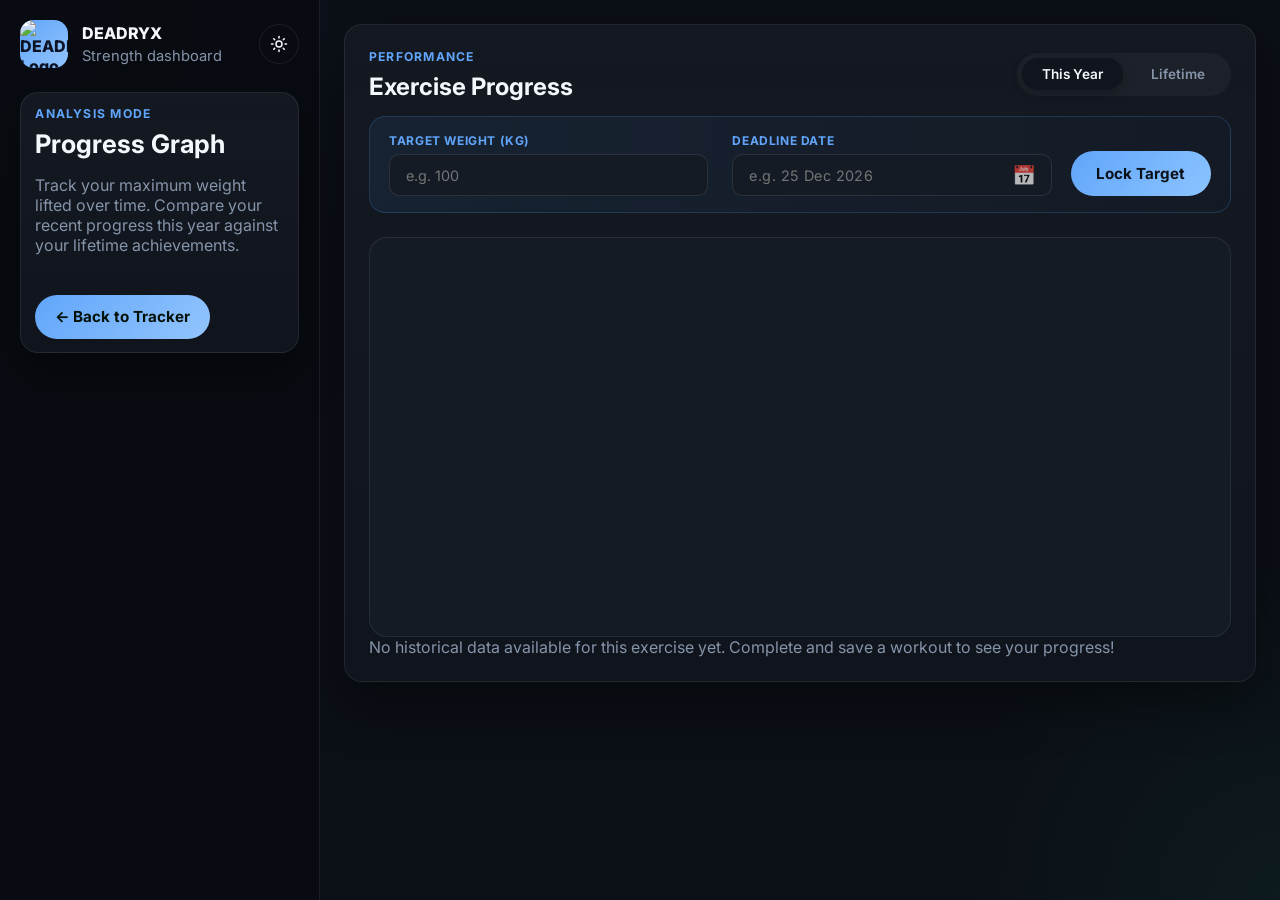
==== analysis.html @ 7e39c8f6 "Add files via upload" ====
<!DOCTYPE html>
<html lang="en">
<head>
  <meta charset="UTF-8" />
  <meta name="viewport" content="width=device-width, initial-scale=1.0" />
  <meta name="theme-color" content="#0b0f16" />
  <link rel="manifest" href="manifest.json" />
  <link rel="icon" type="image/png" href="favicon.png" />
  <link rel="apple-touch-icon" href="icon-192.png" />
  <title>Progress Analysis & Workout Charts | DEADRYX - Gym Tracker</title>
  <meta name="description" content="Visualize your gym progress with interactive charts. Track maximum weight lifted over time, set target goals with deadlines, and compare yearly vs lifetime performance on DEADRYX." />
  <meta name="keywords" content="workout progress chart, exercise analysis, gym performance tracker, weight lifting progress, fitness analytics, DEADRYX analysis" />
  <meta name="author" content="Bharat Ji Dubey" />
  <meta name="robots" content="index, follow" />
  <link rel="canonical" href="https://deadryx.netlify.app/analysis.html" />

  <!-- Open Graph -->
  <meta property="og:type" content="website" />
  <meta property="og:url" content="https://deadryx.netlify.app/analysis.html" />
  <meta property="og:title" content="Progress Analysis | DEADRYX Workout Tracker" />
  <meta property="og:description" content="Visualize your gym progress with interactive charts. Track weight lifted over time and set target goals." />
  <meta property="og:image" content="https://deadryx.netlify.app/logo.png" />
  <meta property="og:site_name" content="DEADRYX" />

  <!-- Twitter Card -->
  <meta name="twitter:card" content="summary" />
  <meta name="twitter:title" content="Progress Analysis | DEADRYX" />
  <meta name="twitter:description" content="Visualize your gym progress with interactive charts on DEADRYX." />

  <link rel="preconnect" href="https://fonts.googleapis.com">
  <link rel="preconnect" href="https://fonts.gstatic.com" crossorigin>
  <link href="https://fonts.googleapis.com/css2?family=Inter:wght@400;500;600;700;800&display=swap" rel="stylesheet">
  <link rel="stylesheet" href="styles.css" />
  <script src="shared.js" defer></script>
  <script src="https://cdn.jsdelivr.net/npm/chart.js"></script>
</head>
<body>
  <div class="app-shell analysis-shell">

    <!-- Mobile Header -->
    <header class="mobile-header">
      <div class="brand" style="margin:0;">
        <div class="brand-mark" style="width: 38px; height: 38px; font-size: 0.9rem; border-radius: 10px;">
          <img src="logo.png" alt="DEADRYX Logo" width="48" height="48" loading="eager">
        </div>
        <div>
          <p class="brand-name" style="font-size: 1.1rem;">DEADRYX</p>
        </div>
      </div>
      <div class="header-actions-group">
        <button class="theme-toggle-btn" aria-label="Toggle theme"></button>
        <button id="mobileMenuBtn" class="hamburger-btn">
          <svg width="28" height="28" viewBox="0 0 24 24" fill="none" stroke="currentColor" stroke-width="2.5" stroke-linecap="round" stroke-linejoin="round">
            <line x1="3" y1="12" x2="21" y2="12"></line>
            <line x1="3" y1="6" x2="21" y2="6"></line>
            <line x1="3" y1="18" x2="21" y2="18"></line>
          </svg>
        </button>
      </div>
    </header>

    <!-- Sidebar Overlay -->
    <div id="sidebarOverlay" class="sidebar-overlay"></div>

    <aside class="sidebar analysis-sidebar" id="appSidebar">
      <div class="brand">
        <div class="brand-mark">
          <img src="logo.png" alt="DEADRYX Logo" width="48" height="48" loading="eager">
        </div>
        <div style="flex: 1;">
          <p class="brand-name">DEADRYX</p>
          <p class="brand-subtitle">Strength dashboard</p>
        </div>
        <button class="theme-toggle-btn" aria-label="Toggle theme"></button>
      </div>

      <section class="panel quick-panel">
        <p class="panel-kicker">Analysis Mode</p>
        <h1>Progress Graph</h1>
        <p class="panel-copy">
          Track your maximum weight lifted over time. Compare your recent progress this year against your lifetime achievements.
        </p>
        <button class="primary-btn mt-4" onclick="window.location.href='index.html'">
          &larr; Back to Tracker
        </button>
      </section>
    </aside>

    <main class="main-content">
      <section class="panel day-panel">
        <div class="section-head">
          <div>
            <p class="panel-kicker">Performance</p>
            <h2 id="exerciseTitle">Exercise Analysis</h2>
          </div>
          <div class="toggle-group">
            <button class="toggle-btn active" id="btnThisYear">This Year</button>
            <button class="toggle-btn" id="btnLifetime">Lifetime</button>
          </div>
        </div>

        <div class="target-panel" id="targetPanel">
          <div class="target-inputs">
            <div class="input-group">
              <label>Target Weight (kg)</label>
              <input type="number" id="targetWeight" placeholder="e.g. 100" class="field-input">
            </div>
            <div class="input-group">
              <label>Deadline Date</label>
              <div style="position: relative; display: flex; align-items: center;">
                <input type="text" id="targetDate" placeholder="e.g. 25 Dec 2026" class="field-input" style="letter-spacing: 0.03em; padding-right: 2.8rem;">
                <button type="button" id="calendarPickerBtn" style="position: absolute; right: 0.6rem; background: none; border: none; cursor: pointer; font-size: 1.2rem; opacity: 0.7; transition: opacity 0.2s;" title="Pick from calendar">📅</button>
                <input type="date" id="hiddenDatePicker" style="position: absolute; right: 0.6rem; top: 50%; opacity: 0; width: 0; height: 0; pointer-events: none;">
              </div>
            </div>
          </div>
          <button id="saveTargetBtn" class="primary-btn lock-btn">Lock Target</button>
        </div>

        <div class="chart-container">
          <canvas id="progressChart"></canvas>
        </div>

        <p class="empty-note" id="emptyState" style="display: none;">No historical data available for this exercise yet. Complete and save a workout to see your progress!</p>
      </section>
    </main>
  </div>

  <script src="analysis.js"></script>
</body>
</html>
---- styles.css ----
:root,
:root[data-theme="dark"] {
  --bg: #0b0f16;
  --bg-soft: #111826;
  --panel: #0f141d;
  --panel-2: #141b25;
  --border: rgba(255, 255, 255, 0.08);
  --text: #f4f7fb;
  --muted: #8694a9;
  --green: #60a5fa;
  --green-soft: rgba(96, 165, 250, 0.10);
  --accent2: #34d399;
  --accent2-soft: rgba(52, 211, 153, 0.10);
  --blue: #60a5fa;
  --red: #f87171;
  --yellow: #fbbf24;
  --shadow: 0 20px 50px rgba(0, 0, 0, 0.4);
  --radius: 18px;
}

:root[data-theme="light"] {
  --bg: #f5f7fb;
  --bg-soft: #ffffff;
  --panel: #ffffff;
  --panel-2: #f0f3f8;
  --border: rgba(0, 0, 0, 0.08);
  --text: #0f172a;
  --muted: #64748b;
  --green: #3b82f6;
  --green-soft: rgba(59, 130, 246, 0.12);
  --accent2: #10b981;
  --accent2-soft: rgba(16, 185, 129, 0.12);
  --blue: #3b82f6;
  --red: #ef4444;
  --yellow: #f59e0b;
  --shadow: 0 10px 30px rgba(15, 23, 42, 0.06);
}

* {
  box-sizing: border-box;
}

html {
  scroll-behavior: smooth;
}

body {
  margin: 0;
  min-height: 100vh;
  font-family: "Inter", sans-serif;
  /* Background moved to .app-shell to allow fixed background behind it */
  color: var(--text);
  background-color: var(--bg);
}

:root[data-theme="light"] body {
  background-color: var(--bg);
}

button,
input {
  font: inherit;
}

.app-shell {
  position: relative;
  z-index: 1;
  display: grid;
  grid-template-columns: 320px minmax(0, 1fr);
  min-height: 100vh;
  background:
    radial-gradient(circle at top left, rgba(96, 165, 250, 0.06), transparent 26%),
    radial-gradient(circle at bottom right, rgba(52, 211, 153, 0.06), transparent 22%);
}

:root[data-theme="light"] .app-shell {
  background:
    radial-gradient(circle at top left, rgba(59, 130, 246, 0.06), transparent 26%),
    radial-gradient(circle at bottom right, rgba(16, 185, 129, 0.06), transparent 22%);
}

/* --- Hero Background --- */
.hero-bg {
  position: fixed;
  inset: 0;
  width: 100vw;
  height: 100vh;
  z-index: 0;
  pointer-events: none;
}

:root[data-theme="light"] .hero-bg {
  display: none;
}

.hero-grid {
  position: absolute;
  inset: 0;
  width: 100%;
  height: 100%;
  background-image: 
      linear-gradient(to right, rgba(255, 255, 255, 0.03) 1px, transparent 1px),
      linear-gradient(to bottom, rgba(255, 255, 255, 0.03) 1px, transparent 1px);
  background-size: 40px 40px;
  filter: drop-shadow(0 0 2px rgba(255, 255, 255, 0.1));
}

.hero-mosaic {
  position: absolute;
  inset: 0;
  width: 100%;
  height: 100%;
  background-image:
      linear-gradient(rgba(255,255,255,0.015), rgba(255,255,255,0.015)), linear-gradient(rgba(255,255,255,0.02), rgba(255,255,255,0.02)), linear-gradient(rgba(255,255,255,0.025), rgba(255,255,255,0.025)),
      linear-gradient(rgba(255,255,255,0.01), rgba(255,255,255,0.01)), linear-gradient(rgba(255,255,255,0.02), rgba(255,255,255,0.02)), linear-gradient(rgba(255,255,255,0.015), rgba(255,255,255,0.015)),
      linear-gradient(rgba(255,255,255,0.025), rgba(255,255,255,0.025)),
      
      linear-gradient(rgba(255,255,255,0.02), rgba(255,255,255,0.02)), linear-gradient(rgba(255,255,255,0.015), rgba(255,255,255,0.015)), linear-gradient(rgba(255,255,255,0.02), rgba(255,255,255,0.02)),
      linear-gradient(rgba(255,255,255,0.025), rgba(255,255,255,0.025)), linear-gradient(rgba(255,255,255,0.01), rgba(255,255,255,0.01)), linear-gradient(rgba(255,255,255,0.02), rgba(255,255,255,0.02)),
      linear-gradient(rgba(255,255,255,0.015), rgba(255,255,255,0.015)),
      
      linear-gradient(rgba(255,255,255,0.025), rgba(255,255,255,0.025)), linear-gradient(rgba(255,255,255,0.015), rgba(255,255,255,0.015)), linear-gradient(rgba(255,255,255,0.02), rgba(255,255,255,0.02)),
      linear-gradient(rgba(255,255,255,0.01), rgba(255,255,255,0.01)), linear-gradient(rgba(255,255,255,0.02), rgba(255,255,255,0.02)), linear-gradient(rgba(255,255,255,0.025), rgba(255,255,255,0.025)),
      linear-gradient(rgba(255,255,255,0.015), rgba(255,255,255,0.015)),
      
      linear-gradient(rgba(255,255,255,0.015), rgba(255,255,255,0.015)), linear-gradient(rgba(255,255,255,0.02), rgba(255,255,255,0.02)), linear-gradient(rgba(255,255,255,0.025), rgba(255,255,255,0.025)),
      linear-gradient(rgba(255,255,255,0.02), rgba(255,255,255,0.02)), linear-gradient(rgba(255,255,255,0.01), rgba(255,255,255,0.01)), linear-gradient(rgba(255,255,255,0.025), rgba(255,255,255,0.025)),
      linear-gradient(rgba(255,255,255,0.015), rgba(255,255,255,0.015));

  background-size: 39px 39px;
  background-repeat: no-repeat;
  background-position:
      41px 41px, 161px 81px, 81px 201px, 241px 1px, 1px 281px, 321px 121px, 121px 401px,
      calc(100% - 40px) 41px, calc(100% - 160px) 81px, calc(100% - 80px) 201px, 
      calc(100% - 240px) 1px, calc(100% - 320px) 161px, calc(100% - 0px) 281px, calc(100% - 120px) 401px,
      81px calc(100% - 40px), 1px calc(100% - 160px), 201px calc(100% - 80px),
      161px calc(100% - 240px), 41px calc(100% - 320px), 281px calc(100% - 0px), 121px calc(100% - 400px),
      calc(100% - 40px) calc(100% - 80px), calc(100% - 160px) calc(100% - 40px), calc(100% - 80px) calc(100% - 200px),
      calc(100% - 240px) calc(100% - 160px), calc(100% - 0px) calc(100% - 320px), calc(100% - 320px) calc(100% - 0px),
      calc(100% - 120px) calc(100% - 400px);
}

.hero-center-fade {
  position: absolute;
  inset: 0;
  width: 100%;
  height: 100%;
  background: radial-gradient(ellipse at center, var(--bg) 20%, rgba(11, 15, 22, 0.8) 35%, transparent 65%);
}

.hero-vignette {
  position: absolute;
  inset: 0;
  width: 100%;
  height: 100%;
  background: radial-gradient(ellipse at center, transparent 50%, rgba(3, 3, 3, 0.85) 100%);
}

.sidebar {
  padding: 1.25rem;
  border-right: 1px solid var(--border);
  background: rgba(8, 11, 17, 0.92);
  display: flex;
  flex-direction: column;
  gap: 1rem;
}

/* Sidebar panels appear instantly, no entrance animation */
.sidebar .panel {
  opacity: 1;
  transform: none;
  animation: none;
}

:root[data-theme="light"] .sidebar {
  background: rgba(255, 255, 255, 0.92);
}

.brand {
  display: flex;
  align-items: center;
  gap: 0.85rem;
  margin-bottom: 0.5rem;
}

.brand-mark {
  width: 48px;
  height: 48px;
  border-radius: 14px;
  display: grid;
  place-items: center;
  background: linear-gradient(135deg, var(--green), #93c5fd);
  color: #0c1425;
  font-weight: 800;
  overflow: hidden;
}

.brand-mark img {
  width: 100%;
  height: 100%;
  object-fit: cover;
}

.brand-name {
  margin: 0;
  font-weight: 800;
}

.brand-subtitle {
  margin: 0.25rem 0 0;
  color: var(--muted);
  font-size: 0.92rem;
}

.panel {
  background: linear-gradient(180deg, rgba(255, 255, 255, 0.02), transparent), var(--panel);
  border: 1px solid var(--border);
  border-radius: var(--radius);
  box-shadow: var(--shadow);
  transition: border-color 0.3s ease, box-shadow 0.3s ease;
  /* Entrance animation */
  opacity: 0;
  transform: translateY(18px);
  animation: fadeInUp 0.5s ease forwards;
}

/* Staggered panel entrance */
.panel:nth-child(1) { animation-delay: 0.05s; }
.panel:nth-child(2) { animation-delay: 0.1s; }
.panel:nth-child(3) { animation-delay: 0.15s; }
.panel:nth-child(4) { animation-delay: 0.2s; }
.panel:nth-child(5) { animation-delay: 0.25s; }
.panel:nth-child(6) { animation-delay: 0.3s; }
.panel:nth-child(7) { animation-delay: 0.35s; }
.panel:nth-child(8) { animation-delay: 0.4s; }

/* Entrance Animation */
@keyframes fadeInUp {
  from {
    opacity: 0;
    transform: translateY(18px);
  }
  to {
    opacity: 1;
    transform: translateY(0);
  }
}

/* Collapsible Panels */
.panel-header-toggle {
  display: flex;
  align-items: center;
  justify-content: space-between;
  cursor: pointer;
  user-select: none;
}

.panel-header-toggle .collapse-icon {
  transition: transform 0.3s ease;
  color: var(--muted);
  font-size: 1.2rem;
}

.panel.collapsed .collapse-icon {
  transform: rotate(-90deg);
}

.panel-collapse-body {
  overflow: hidden;
  max-height: 2000px;
  transition: max-height 0.4s ease, opacity 0.3s ease;
  opacity: 1;
}

.panel.collapsed .panel-collapse-body {
  max-height: 0;
  opacity: 0;
}

/* Panel hover glow */
.main-content > .panel:hover {
  border-color: rgba(96, 165, 250, 0.15);
}

:root[data-theme="light"] .main-content > .panel:hover {
  border-color: rgba(59, 130, 246, 0.2);
}

.quick-panel,
.split-panel,
.mini-panel {
  padding: 1.1rem;
}

.quick-panel {
  padding: 0.8rem 0.9rem;
}

.split-panel {
  padding: 0.8rem 0.9rem;
}

.panel-kicker {
  margin: 0 0 0.6rem;
  color: var(--green);
  text-transform: uppercase;
  letter-spacing: 0.1em;
  font-size: 0.76rem;
  font-weight: 700;
}

.quick-panel h1,
.section-head h2 {
  margin: 0;
  line-height: 1.1;
}

.quick-panel h1 {
  font-size: clamp(1.15rem, 2vw, 1.6rem);
}

.panel-copy,
.muted-text {
  color: var(--muted);
}

.split-list {
  list-style: none;
  margin: 0;
  padding: 0;
  display: grid;
  gap: 0.35rem;
}

.split-list li {
  display: flex;
  justify-content: space-between;
  gap: 1rem;
  padding: 0.3rem 0.55rem;
  border-radius: 8px;
  background: var(--panel-2);
  border: 1px solid rgba(255, 255, 255, 0.06);
  font-size: 0.78rem;
}

.split-list strong {
  color: var(--green);
}

.split-list span {
  color: var(--text);
  text-align: right;
}

.main-content {
  padding: 1.5rem;
  display: flex;
  flex-direction: column;
  gap: 1.5rem;
  overflow-y: auto;
  /* Sidebar panels don't need entrance animation delay */
}

.main-content::-webkit-scrollbar {
  width: 5px;
}

.main-content::-webkit-scrollbar-track {
  background: transparent;
}

.main-content::-webkit-scrollbar-thumb {
  background: rgba(255, 255, 255, 0.08);
  border-radius: 3px;
}

.main-content::-webkit-scrollbar-thumb:hover {
  background: rgba(255, 255, 255, 0.15);
}

.calendar-panel,
.selected-day-panel,
.attendance-panel,
.day-panel,
.about-panel {
  padding: 1.5rem;
}

.section-head {
  display: flex;
  align-items: center;
  justify-content: space-between;
  gap: 1rem;
  margin-bottom: 0.9rem;
}

.calendar-grid {
  display: grid;
  grid-template-columns: repeat(7, minmax(0, 1fr));
  gap: 0.5rem;
}

.day-tile {
  border: 1px solid var(--border);
  border-radius: 14px;
  background: linear-gradient(180deg, rgba(77, 163, 255, 0.14), rgba(77, 163, 255, 0.04));
  padding: 0.6rem 0.4rem;
  cursor: pointer;
  transition: transform 0.25s ease, border-color 0.25s ease, box-shadow 0.25s ease;
  text-align: center;
  display: flex;
  flex-direction: column;
  justify-content: center;
  align-items: center;
}

.day-tile:nth-child(2),
.day-tile:nth-child(5) {
  background: linear-gradient(180deg, rgba(245, 201, 95, 0.16), rgba(245, 201, 95, 0.05));
}

.day-tile:nth-child(3),
.day-tile:nth-child(6) {
  background: linear-gradient(180deg, rgba(255, 107, 107, 0.16), rgba(255, 107, 107, 0.05));
}

.day-tile:hover,
.day-tile.active {
  transform: translateY(-3px);
  border-color: rgba(96, 165, 250, 0.45);
  box-shadow: 0 18px 32px rgba(0, 0, 0, 0.24);
}

.day-tile.active {
  outline: 1px solid rgba(96, 165, 250, 0.35);
}

.day-label {
  margin: 0;
  font-size: 0.88rem;
  font-weight: 800;
  word-break: break-word;
  hyphens: auto;
}

.day-subtitle {
  margin: 0.3rem 0 0;
  color: var(--muted);
  font-size: 0.78rem;
  word-break: break-word;
}

.date-card {
  min-width: 145px;
  padding: 0.6rem 0.75rem;
  border-radius: 12px;
  border: 1px solid rgba(96, 165, 250, 0.2);
  background: linear-gradient(180deg, rgba(96, 165, 250, 0.14), rgba(96, 165, 250, 0.05));
  display: grid;
  gap: 0.1rem;
  text-align: right;
}

.date-card-label {
  color: var(--green);
  font-size: 0.76rem;
  font-weight: 700;
  text-transform: uppercase;
  letter-spacing: 0.08em;
}

.date-card strong {
  font-size: 1rem;
}

.date-card span:last-child {
  color: var(--muted);
}

.muscle-chip {
  margin: 0;
  padding: 0.4rem 0.75rem;
  border-radius: 999px;
  background: var(--green-soft);
  color: var(--green);
  font-weight: 700;
  font-size: 0.82rem;
  text-align: center;
}

.selected-day-copy {
  margin: 0;
  color: var(--muted);
}

.attendance-scroll-wrapper {
  overflow-x: auto;
  padding-bottom: 0.5rem;
  margin-bottom: 0.5rem;
}

.attendance-scroll-wrapper::-webkit-scrollbar {
  height: 6px;
}

.attendance-scroll-wrapper::-webkit-scrollbar-track {
  background: rgba(255, 255, 255, 0.05);
  border-radius: 4px;
}

.attendance-scroll-wrapper::-webkit-scrollbar-thumb {
  background: rgba(96, 165, 250, 0.3);
  border-radius: 4px;
}

.attendance-scroll-wrapper::-webkit-scrollbar-thumb:hover {
  background: rgba(96, 165, 250, 0.5);
}

.attendance-scroll-inner {
  min-width: max-content;
  width: 100%;
}

.attendance-months {
  display: grid;
  grid-template-columns: repeat(12, 1fr);
  gap: 0.35rem;
  margin-bottom: 0.5rem;
  color: var(--muted);
  font-size: 0.75rem;
}

.attendance-grid {
  display: grid;
  grid-auto-flow: column;
  grid-template-rows: repeat(7, 1fr);
  gap: 0.28rem;
}

.attendance-cell {
  width: 13px;
  height: 13px;
  border-radius: 3px;
  background: rgba(255, 255, 255, 0.06);
  border: 1px solid rgba(255, 255, 255, 0.03);
  transition: transform 0.15s ease, box-shadow 0.15s ease;
}

.attendance-cell:hover {
  transform: scale(1.5);
  box-shadow: 0 0 6px rgba(96, 165, 250, 0.3);
  z-index: 2;
  position: relative;
}

.attendance-cell.level-1 { background: rgba(96, 165, 250, 0.28); }
.attendance-cell.level-2 { background: rgba(96, 165, 250, 0.5); }
.attendance-cell.level-3 { background: rgba(96, 165, 250, 0.8); }

:root[data-theme="light"] .attendance-cell {
  background: rgba(0, 0, 0, 0.06);
  border-color: rgba(0, 0, 0, 0.08);
}

:root[data-theme="light"] .attendance-cell.level-1 { background: rgba(59, 130, 246, 0.25); }
:root[data-theme="light"] .attendance-cell.level-2 { background: rgba(59, 130, 246, 0.5); }
:root[data-theme="light"] .attendance-cell.level-3 { background: rgba(59, 130, 246, 0.8); }

.attendance-legend {
  margin-top: 0.9rem;
  display: flex;
  align-items: center;
  justify-content: flex-end;
  gap: 0.55rem;
  color: var(--muted);
  font-size: 0.82rem;
}

.legend-scale {
  display: flex;
  gap: 0.28rem;
}

.legend-scale i {
  width: 13px;
  height: 13px;
  border-radius: 3px;
  display: block;
  background: rgba(255, 255, 255, 0.06);
}

:root[data-theme="light"] .legend-scale i {
  background: rgba(0, 0, 0, 0.06);
}

.legend-scale i:nth-child(2) { background: rgba(96, 165, 250, 0.28); }
.legend-scale i:nth-child(3) { background: rgba(96, 165, 250, 0.5); }
.legend-scale i:nth-child(4) { background: rgba(96, 165, 250, 0.8); }

:root[data-theme="light"] .legend-scale i:nth-child(2) { background: rgba(59, 130, 246, 0.25); }
:root[data-theme="light"] .legend-scale i:nth-child(3) { background: rgba(59, 130, 246, 0.5); }
:root[data-theme="light"] .legend-scale i:nth-child(4) { background: rgba(59, 130, 246, 0.8); }

.exercise-list {
  display: grid;
  gap: 0.75rem;
}

.exercise-card {
  padding: 0.8rem;
  border: 1px solid var(--border);
  border-radius: 14px;
  background: var(--panel-2);
  transition: border-color 0.3s ease, transform 0.3s ease, box-shadow 0.3s ease;
}

.exercise-card:hover {
  border-color: rgba(255, 255, 255, 0.12);
  transform: translateY(-2px);
  box-shadow: 0 8px 24px rgba(0, 0, 0, 0.18);
}

:root[data-theme="light"] .exercise-card:hover {
  border-color: rgba(0, 0, 0, 0.12);
  box-shadow: 0 8px 24px rgba(0, 0, 0, 0.06);
}

.exercise-top {
  display: flex;
  align-items: center;
  justify-content: space-between;
  gap: 0.75rem;
  margin-bottom: 0.65rem;
}

.exercise-title {
  margin: 0;
  font-size: 1rem;
}

.exercise-tag {
  display: inline-flex;
  padding: 0.28rem 0.6rem;
  border-radius: 999px;
  background: rgba(77, 163, 255, 0.12);
  color: #8cc4ff;
  font-size: 0.76rem;
  font-weight: 700;
}

.sets-table {
  overflow-x: auto;
}

.table-grid {
  min-width: 640px;
  display: grid;
  gap: 0.4rem;
}

.table-head,
.set-row {
  display: grid;
  grid-template-columns: 90px 1.2fr 1fr 1fr;
  gap: 0.75rem;
  align-items: center;
}

.table-head {
  color: var(--muted);
  font-size: 0.84rem;
  padding: 0 0.2rem;
}

.set-row {
  padding: 0.5rem 0.65rem;
  border-radius: 10px;
  background: rgba(255, 255, 255, 0.03);
  transition: background 0.2s ease;
}

.set-row:hover {
  background: rgba(255, 255, 255, 0.06);
}

:root[data-theme="light"] .set-row:hover {
  background: rgba(0, 0, 0, 0.045);
}

:root[data-theme="light"] .set-row {
  background: rgba(0, 0, 0, 0.03);
}

.set-badge {
  display: inline-flex;
  justify-content: center;
  padding: 0.35rem 0.6rem;
  border-radius: 999px;
  background: rgba(96, 165, 250, 0.12);
  color: var(--green);
  font-weight: 700;
  font-size: 0.85rem;
}

.previous-display {
  color: var(--text);
  opacity: 0.88;
}

.field-input {
  width: 100%;
  border: 1px solid var(--border);
  background: #0b1119;
  color: var(--text);
  border-radius: 10px;
  padding: 0.5rem 0.7rem;
  font-size: 0.9rem;
  transition: border-color 0.2s ease, box-shadow 0.2s ease;
}

.field-input:focus {
  outline: none;
  border-color: rgba(96, 165, 250, 0.4);
  box-shadow: 0 0 0 3px rgba(96, 165, 250, 0.08);
}

:root[data-theme="light"] .field-input {
  background: #ffffff;
}

/* Calendar / date input icon */
input[type="month"],
input[type="date"] {
  color-scheme: dark;
}

:root[data-theme="light"] input[type="month"],
:root[data-theme="light"] input[type="date"] {
  color-scheme: light;
}

input[type="month"]::-webkit-calendar-picker-indicator,
input[type="date"]::-webkit-calendar-picker-indicator {
  display: block !important;
  filter: invert(1) brightness(1.5);
  opacity: 0.9;
  width: 22px;
  height: 22px;
  cursor: pointer;
  transition: opacity 0.2s ease;
}

input[type="month"]::-webkit-calendar-picker-indicator:hover,
input[type="date"]::-webkit-calendar-picker-indicator:hover {
  opacity: 1;
}

:root[data-theme="light"] input[type="month"]::-webkit-calendar-picker-indicator,
:root[data-theme="light"] input[type="date"]::-webkit-calendar-picker-indicator {
  filter: none;
  opacity: 0.6;
}

:root[data-theme="light"] input[type="month"]::-webkit-calendar-picker-indicator:hover,
:root[data-theme="light"] input[type="date"]::-webkit-calendar-picker-indicator:hover {
  opacity: 1;
}

.actions {
  display: flex;
  align-items: center;
  justify-content: flex-start;
  gap: 1rem;
  margin-top: 1.25rem;
  flex-wrap: wrap;
}

.primary-btn {
  border: 0;
  border-radius: 999px;
  padding: 0.8rem 1.25rem;
  background: linear-gradient(135deg, var(--green), #93c5fd);
  color: #041109;
  font-weight: 700;
  font-size: 0.95rem;
  cursor: pointer;
  transition: all 0.25s ease;
}

.primary-btn:hover {
  transform: translateY(-1px);
  box-shadow: 0 6px 20px rgba(96, 165, 250, 0.3);
}

.primary-btn:active {
  transform: translateY(0);
  box-shadow: none;
}

.save-message {
  margin: 0;
  color: var(--muted);
}

.empty-note {
  color: var(--muted);
  margin: 0;
}

@media (max-width: 1200px) {
  .calendar-grid {
    grid-template-columns: repeat(3, minmax(0, 1fr));
  }
}

@media (max-width: 900px) {
  .app-shell {
    grid-template-columns: 1fr;
  }

  .sidebar {
    border-right: 0;
    border-bottom: 1px solid var(--border);
  }
}

@media (max-width: 700px) {
  .main-content,
  .sidebar {
    padding: 1rem;
  }

  .calendar-grid {
    grid-template-columns: 1fr;
  }

  .section-head,
  .exercise-top {
    flex-direction: column;
    align-items: flex-start;
  }

  .date-card,
  .muscle-chip {
    width: 100%;
    text-align: left;
  }

  .attendance-months {
    row-gap: 0.45rem;
  }

  .attendance-legend {
    justify-content: flex-start;
  }

  .table-grid {
    min-width: 100%;
  }

  .table-head {
    display: none;
  }

  .set-row {
    grid-template-columns: 1fr 1fr;
    row-gap: 0.7rem;
    column-gap: 0.5rem;
    padding: 0.8rem;
  }

  .set-row > .set-badge {
    justify-self: start;
    margin-bottom: 0.2rem;
  }

  .set-row > .previous-display {
    justify-self: end;
    font-size: 0.85rem;
    text-align: right;
  }

  .set-row > .js-weight-input {
    grid-column: 1;
  }

  .set-row > .js-reps-input {
    grid-column: 2;
  }
}

/* Analysis Page Styles */
.analysis-shell {
  grid-template-columns: 320px minmax(0, 1fr);
}

.analysis-btn, .notes-btn {
  border: 1px solid var(--green);
  border-radius: 999px;
  background: transparent;
  color: var(--green);
  padding: 0.35rem 0.8rem;
  font-size: 0.8rem;
  font-weight: 700;
  cursor: pointer;
  transition: all 0.2s ease;
  margin-left: 0.5rem;
}

.analysis-btn:hover {
  background: var(--green-soft);
}

.chart-container {
  position: relative;
  height: 400px;
  width: 100%;
  margin-top: 1.5rem;
  padding: 1.5rem;
  background: var(--panel-2);
  border: 1px solid var(--border);
  border-radius: 18px;
}

.toggle-group {
  display: flex;
  gap: 0.5rem;
  background: rgba(255, 255, 255, 0.04);
  padding: 0.35rem;
  border-radius: 999px;
}

:root[data-theme="light"] .toggle-group {
  background: rgba(0, 0, 0, 0.05);
}

.toggle-btn {
  border: none;
  background: transparent;
  color: var(--muted);
  padding: 0.5rem 1.25rem;
  border-radius: 999px;
  font-weight: 600;
  font-size: 0.85rem;
  cursor: pointer;
  transition: all 0.2s ease;
}

.toggle-btn.active {
  background: var(--panel);
  color: var(--text);
  box-shadow: 0 4px 12px rgba(0, 0, 0, 0.2);
}

.mt-4 {
  margin-top: 1.5rem;
}

/* Target Panel Styles */
.target-panel {
  display: flex;
  align-items: flex-end;
  justify-content: space-between;
  gap: 1.2rem;
  background: linear-gradient(90deg, rgba(77, 163, 255, 0.08), rgba(77, 163, 255, 0.02));
  border: 1px solid rgba(77, 163, 255, 0.2);
  padding: 1rem 1.2rem;
  border-radius: 16px;
  margin-top: 1rem;
}

.target-inputs {
  display: flex;
  gap: 1.5rem;
  flex: 1;
}

.input-group {
  display: flex;
  flex-direction: column;
  gap: 0.4rem;
  flex: 1;
}

.input-group label {
  color: var(--blue);
  font-size: 0.75rem;
  font-weight: 700;
  text-transform: uppercase;
  letter-spacing: 0.05em;
}

.input-group .field-input {
  background: var(--panel-2);
  border: 1px solid rgba(255, 255, 255, 0.1);
  padding: 0.7rem 1rem;
}

.input-group .field-input:disabled {
  opacity: 0.5;
  cursor: not-allowed;
  background: rgba(0, 0, 0, 0.2);
  border-color: transparent;
}

.lock-btn {
  background: linear-gradient(135deg, var(--blue), #8cc4ff);
  color: #0b1119;
  min-width: 140px;
}

.lock-btn:disabled, .lock-btn.locked {
  background: rgba(255, 255, 255, 0.05);
  color: var(--muted);
  cursor: not-allowed;
}

.notes-btn {
  border-color: var(--blue);
  color: var(--blue);
}
.notes-btn:hover {
  background: rgba(77, 163, 255, 0.12);
}

/* Notes Page Styles */
.notes-container {
  display: flex;
  flex-direction: column;
  flex: 1;
  min-height: 50vh;
}

.notes-header {
  display: flex;
  justify-content: space-between;
  align-items: center;
  margin-bottom: 1rem;
}

.notes-textarea {
  width: 100%;
  flex: 1;
  background: var(--panel-2);
  border: 2px solid transparent;
  border-radius: 12px;
  color: var(--text);
  padding: 1.15rem;
  font-family: inherit;
  font-size: 0.95rem;
  line-height: 1.5;
  resize: vertical;
  min-height: 250px;
  transition: all 0.3s ease;
}

.notes-textarea:focus, .notes-textarea.editable {
  outline: none;
  border-color: rgba(77, 163, 255, 0.5);
  background: rgba(77, 163, 255, 0.02);
  box-shadow: 0 0 0 4px rgba(77, 163, 255, 0.1);
}

@keyframes highlightPulse {
  0% { box-shadow: 0 0 0 0 rgba(77, 163, 255, 0.4); }
  70% { box-shadow: 0 0 0 6px rgba(77, 163, 255, 0); }
  100% { box-shadow: 0 0 0 0 rgba(77, 163, 255, 0); }
}

.highlight-pulse {
  background: rgba(77, 163, 255, 0.15);
  border: 1px solid var(--blue);
  color: #fff;
  font-weight: 800;
  animation: highlightPulse 2s infinite;
}
.highlight-pulse:hover {
  background: var(--blue);
  color: #1a1a24;
  animation: none;
}

.notes-textarea:disabled {
  opacity: 0.7;
  cursor: not-allowed;
  background: rgba(255, 255, 255, 0.02);
  border-color: rgba(255, 255, 255, 0.05);
  box-shadow: none;
}

/* Memories Timeline Styles */
.timeline-grid {
  column-count: 3;
  column-gap: 1.5rem;
  width: 100%;
}

.media-card {
  position: relative;
  border-radius: 16px;
  overflow: hidden;
  background: var(--panel-2);
  border: 1px solid var(--border);
  box-shadow: 0 8px 24px rgba(0, 0, 0, 0.2);
  transition: transform 0.3s ease, box-shadow 0.3s ease, border-color 0.3s ease;
  break-inside: avoid;
  margin-bottom: 1.5rem;
  display: inline-block;
  width: 100%;
}

.media-card:hover {
  transform: translateY(-4px);
  box-shadow: 0 16px 40px rgba(0, 0, 0, 0.35);
  border-color: rgba(77, 163, 255, 0.4);
}

.media-card video,
.media-card img {
  width: 100%;
  height: auto;
  max-height: 500px;
  object-fit: contain;
  background: #000;
  display: block;
}

.media-timestamp {
  position: absolute;
  top: 0;
  left: 0;
  right: 0;
  padding: 1rem 1rem 2rem;
  background: linear-gradient(180deg, rgba(0,0,0,0.8) 0%, transparent 100%);
  color: #fff;
  font-size: 0.8rem;
  font-weight: 600;
  pointer-events: none;
}

/* Modal Styles */
.modal-overlay {
  position: fixed;
  top: 0;
  left: 0;
  right: 0;
  bottom: 0;
  background: rgba(0, 0, 0, 0.6);
  backdrop-filter: blur(8px);
  display: flex;
  align-items: center;
  justify-content: center;
  z-index: 1000;
  opacity: 0;
  visibility: hidden;
  transition: all 0.3s ease;
}

.modal-overlay.active {
  opacity: 1;
  visibility: visible;
}

.modal-content {
  background: var(--panel);
  border: 1px solid var(--border);
  padding: 1.5rem;
  border-radius: var(--radius);
  width: 90%;
  max-width: 480px;
  box-shadow: var(--shadow);
  transform: translateY(20px);
  transition: transform 0.3s ease;
}

.modal-overlay.active .modal-content {
  transform: translateY(0);
}

.modal-content h3 {
  margin: 0 0 0.5rem;
  font-size: 1.4rem;
}

/* Autocomplete Styles */
.autocomplete-list {
  position: absolute;
  top: 100%;
  left: 0;
  right: 0;
  background: var(--panel);
  border: 1px solid var(--border);
  border-radius: 12px;
  max-height: 200px;
  overflow-y: auto;
  z-index: 100;
  margin-top: 0.25rem;
  box-shadow: 0 12px 24px rgba(0,0,0,0.3);
  display: none;
}

.autocomplete-list.active {
  display: block;
}

.autocomplete-item {
  padding: 0.75rem 1rem;
  cursor: pointer;
  border-bottom: 1px solid rgba(255,255,255,0.03);
  transition: background 0.2s ease;
  display: flex;
  justify-content: space-between;
  align-items: center;
}

:root[data-theme="light"] .autocomplete-item {
  border-bottom: 1px solid rgba(0,0,0,0.03);
}

.autocomplete-item:last-child {
  border-bottom: none;
}

.autocomplete-item:hover {
  background: rgba(96, 165, 250, 0.1);
}

:root[data-theme="light"] .autocomplete-item:hover {
  background: rgba(59, 130, 246, 0.1);
}

.ac-name {
  color: var(--text);
  font-weight: 600;
}

.ac-muscle {
  font-size: 0.75rem;
  color: var(--green);
  background: var(--green-soft);
  padding: 0.2rem 0.6rem;
  border-radius: 999px;
}

.muscle-checkboxes {
  display: flex;
  flex-wrap: wrap;
  gap: 0.8rem;
  margin-top: 1rem;
}

.muscle-chip-label {
  display: inline-block;
  cursor: pointer;
}

.muscle-chip-label input {
  display: none;
}

.muscle-chip-label span {
  display: inline-block;
  padding: 0.45rem 0.8rem;
  border-radius: 999px;
  background: rgba(255, 255, 255, 0.05);
  border: 1px solid rgba(255, 255, 255, 0.1);
  color: var(--text);
  font-size: 0.8rem;
  font-weight: 600;
  transition: all 0.2s ease;
}

.muscle-chip-label input:checked + span {
  background: var(--green-soft);
  border-color: var(--green);
  color: var(--green);
}

.warning-box {
  background: rgba(255, 107, 107, 0.1);
  border: 1px solid rgba(255, 107, 107, 0.3);
  color: var(--text);
  padding: 1rem 1.25rem;
  border-radius: 12px;
  font-size: 0.9rem;
  text-align: center;
}

.split-day-row {
  display: flex;
  flex-direction: column;
  gap: 0.6rem;
  padding: 1.2rem 0;
  border-bottom: 1px solid rgba(255, 255, 255, 0.05);
}

.split-day-row:last-child {
  border-bottom: none;
}

.split-day-row strong {
  color: var(--green);
  font-size: 1.05rem;
}

/* Delete Mode Styles */
.delete-icon-btn {
  background: rgba(255, 107, 107, 0.1);
  border: 1px solid rgba(255, 107, 107, 0.3);
  color: var(--red);
  font-size: 1rem;
  padding: 0.35rem 0.5rem;
  border-radius: 8px;
  cursor: pointer;
  opacity: 0;
  visibility: hidden;
  transform: scale(0.8);
  transition: all 0.25s ease;
  margin-left: 0.8rem;
}

.delete-icon-btn:hover {
  background: var(--red);
  color: #fff;
  transform: scale(1.05);
}

.delete-mode-active .delete-icon-btn {
  opacity: 1;
  visibility: visible;
  transform: scale(1);
}

/* Custom Tooltip */
.cool-tooltip {
  position: absolute;
  background: rgba(11, 15, 22, 0.95);
  border: 1px solid rgba(77, 163, 255, 0.3);
  box-shadow: 0 8px 32px rgba(0, 0, 0, 0.5);
  backdrop-filter: blur(8px);
  color: var(--text);
  padding: 0.6rem 0.8rem;
  border-radius: 8px;
  font-size: 0.82rem;
  font-weight: 600;
  pointer-events: none;
  opacity: 0;
  transform: translateY(10px) scale(0.95);
  transition: opacity 0.2s ease, transform 0.2s cubic-bezier(0.175, 0.885, 0.32, 1.275);
  z-index: 1000;
  display: flex;
  flex-direction: column;
  gap: 0.3rem;
  text-align: center;
}

.cool-tooltip.visible {
  opacity: 1;
  transform: translateY(0) scale(1);
}

.cool-tooltip .tt-date {
  color: var(--green);
  text-transform: uppercase;
  letter-spacing: 0.05em;
  font-size: 0.72rem;
  font-weight: 800;
}

.cool-tooltip .tt-details {
  color: var(--text);
}

/* Mobile Sidebar Drawer Overrides */
.mobile-header {
  display: none;
}
.sidebar-overlay {
  position: fixed;
  top: 0; left: 0; right: 0; bottom: 0;
  background: rgba(0, 0, 0, 0.6);
  backdrop-filter: blur(4px);
  z-index: 95;
  opacity: 0;
  visibility: hidden;
  transition: opacity 0.3s ease, visibility 0.3s ease;
}
.sidebar-overlay.active {
  opacity: 1; visibility: visible;
}
.hamburger-btn {
  background: transparent;
  border: none;
  color: var(--text);
  cursor: pointer;
  padding: 0.5rem;
  display: flex; align-items: center; justify-content: center;
  border-radius: 8px;
}
.hamburger-btn:hover { background: rgba(255,255,255,0.05); }

@media (max-width: 900px) {
  .app-shell {
    display: flex;
    flex-direction: column;
  }

  .mobile-header {
    display: flex;
    align-items: center;
    justify-content: space-between;
    padding: 1rem 1.5rem;
    background: var(--bg);
    border-bottom: 1px solid var(--border);
    position: sticky;
    top: 0;
    z-index: 90;
  }

  .app-shell > .sidebar, .analysis-shell > .sidebar {
    position: fixed;
    top: 0; left: -320px;
    height: 100vh; width: 320px;
    z-index: 100;
    overflow-y: auto;
    transition: transform 0.3s cubic-bezier(0.4, 0, 0.2, 1);
    box-shadow: 10px 0 30px rgba(0,0,0,0.5);
    border-right: 1px solid var(--border);
    background: rgba(8, 11, 17, 0.98);
  }

  :root[data-theme="light"] .app-shell > .sidebar,
  :root[data-theme="light"] .analysis-shell > .sidebar {
    background: rgba(255, 255, 255, 0.98);
  }

  .app-shell > .sidebar.open, .analysis-shell > .sidebar.open {
    transform: translateX(320px);
  }
}

/* Large Desktop Split View for Exercises */
@media (min-width: 1300px) {
  .exercise-list {
    grid-template-columns: 1fr 1fr;
    align-items: start;
    gap: 1.25rem;
  }

  .table-grid {
    min-width: 100%;
  }
  .table-head, .set-row {
    grid-template-columns: 75px 1.2fr 1fr 1fr;
    gap: 0.5rem;
  }
}

/* About Section */
.about-panel {
  border-top: 1px solid rgba(96, 165, 250, 0.15);
  position: relative;
  overflow: hidden;
}

.about-panel::before {
  content: "";
  position: absolute;
  top: 0;
  left: 0;
  right: 0;
  height: 2px;
  background: linear-gradient(90deg, var(--green), rgba(96, 165, 250, 0.1));
}

.about-header {
  margin-bottom: 0.65rem;
}

.about-content {
  display: grid;
  gap: 0.8rem;
}

.about-story {
  max-width: 720px;
}

.about-text {
  color: var(--muted);
  font-size: 0.85rem;
  line-height: 1.6;
  margin: 0 0 0.4rem;
}

.about-text strong {
  color: var(--green);
  font-weight: 700;
}

.about-features {
  display: grid;
  grid-template-columns: repeat(2, 1fr);
  gap: 0.5rem;
  margin-top: 0.8rem;
}

.about-feature-card {
  display: flex;
  align-items: flex-start;
  gap: 0.55rem;
  padding: 0.6rem 0.65rem;
  border-radius: 10px;
  background: var(--panel-2);
  border: 1px solid rgba(255, 255, 255, 0.06);
  transition: border-color 0.3s ease, transform 0.3s ease;
}

.about-feature-card:hover {
  border-color: rgba(96, 165, 250, 0.25);
  transform: translateY(-2px);
}

.about-icon {
  font-size: 1.15rem;
  flex-shrink: 0;
  display: flex;
  align-items: center;
  justify-content: center;
  width: 32px;
  height: 32px;
  border-radius: 8px;
  background: rgba(96, 165, 250, 0.08);
}

.about-feature-card strong {
  display: block;
  font-size: 0.8rem;
  margin-bottom: 0.15rem;
  color: var(--text);
}

.about-feature-card p {
  margin: 0;
  color: var(--muted);
  font-size: 0.74rem;
  line-height: 1.4;
}

.about-footer {
  display: flex;
  align-items: center;
  justify-content: space-between;
  gap: 1rem;
  margin-top: 1rem;
  padding-top: 0.8rem;
  border-top: 1px solid var(--border);
  flex-wrap: wrap;
}

.about-creator {
  display: flex;
  align-items: center;
  gap: 0.7rem;
}

.creator-badge {
  width: 34px;
  height: 34px;
  border-radius: 9px;
  display: grid;
  place-items: center;
  background: linear-gradient(135deg, var(--green), #93c5fd);
  color: #0c1425;
  font-weight: 800;
  font-size: 0.7rem;
}

.creator-name {
  margin: 0;
  font-weight: 700;
  font-size: 0.88rem;
}

.creator-role {
  margin: 0.15rem 0 0;
  color: var(--muted);
  font-size: 0.78rem;
}

.about-contact {
  display: flex;
  align-items: center;
}

.contact-link {
  display: inline-flex;
  align-items: center;
  gap: 0.5rem;
  color: var(--green);
  text-decoration: none;
  font-weight: 600;
  font-size: 0.8rem;
  padding: 0.48rem 0.95rem;
  border-radius: 999px;
  border: 1px solid rgba(96, 165, 250, 0.25);
  background: rgba(96, 165, 250, 0.06);
  transition: all 0.3s ease;
}

.contact-link:hover {
  background: rgba(96, 165, 250, 0.15);
  border-color: rgba(96, 165, 250, 0.5);
}

.contact-link svg {
  stroke: var(--green);
  width: 15px;
  height: 15px;
}

.about-copyright {
  margin: 0.8rem 0 0;
  text-align: center;
  color: var(--muted);
  font-size: 0.75rem;
  opacity: 0.7;
}

@media (max-width: 700px) {
  .about-features {
    grid-template-columns: 1fr;
  }

  .about-footer {
    flex-direction: column;
    align-items: flex-start;
  }
}

/* ========== THEME TOGGLE BUTTON ========== */
.theme-toggle-btn {
  background: transparent;
  border: 1px solid var(--border);
  color: var(--text);
  width: 40px;
  height: 40px;
  border-radius: 50%;
  cursor: pointer;
  display: inline-flex;
  align-items: center;
  justify-content: center;
  transition: all 0.2s ease;
  flex-shrink: 0;
}

.theme-toggle-btn:hover {
  background: var(--panel-2);
  border-color: var(--green);
  color: var(--green);
  transform: rotate(15deg);
}

.header-actions-group {
  display: flex;
  align-items: center;
  gap: 0.6rem;
}

/* ========== BACKUP BUTTONS ========== */
.backup-panel {
  display: flex;
  flex-wrap: wrap;
  gap: 0.6rem;
  margin-top: 1rem;
}

.backup-btn {
  flex: 1;
  min-width: 120px;
  border: 1px solid var(--border);
  background: var(--panel-2);
  color: var(--text);
  padding: 0.65rem 0.9rem;
  border-radius: 12px;
  font-weight: 600;
  font-size: 0.82rem;
  cursor: pointer;
  transition: all 0.2s ease;
  display: inline-flex;
  align-items: center;
  justify-content: center;
  gap: 0.4rem;
}

.backup-btn:hover {
  border-color: var(--green);
  color: var(--green);
  transform: translateY(-1px);
}

.backup-btn.danger:hover {
  border-color: var(--red);
  color: var(--red);
}

/* ========== PR CELEBRATION TOAST ========== */
.pr-toast {
  position: fixed;
  top: 2rem;
  left: 50%;
  transform: translate(-50%, -150%);
  background: linear-gradient(135deg, #1a2332, #0f141d);
  border: 2px solid var(--green);
  border-radius: 16px;
  padding: 1.2rem 1.5rem;
  box-shadow: 0 20px 60px rgba(96, 165, 250, 0.3);
  z-index: 10000;
  display: flex;
  align-items: center;
  gap: 1rem;
  min-width: 320px;
  max-width: 90vw;
  transition: transform 0.5s cubic-bezier(0.34, 1.56, 0.64, 1), opacity 0.3s ease;
  opacity: 0;
}

.pr-toast.visible {
  transform: translate(-50%, 0);
  opacity: 1;
}

.pr-toast-icon {
  font-size: 2.5rem;
  animation: prBounce 0.6s ease-in-out infinite alternate;
}

@keyframes prBounce {
  from { transform: scale(1) rotate(-5deg); }
  to { transform: scale(1.15) rotate(5deg); }
}

.pr-toast-body {
  display: flex;
  flex-direction: column;
  gap: 0.15rem;
  color: #f4f7fb;
}

.pr-toast-body strong {
  color: var(--green);
  font-size: 0.75rem;
  letter-spacing: 0.1em;
  text-transform: uppercase;
  font-weight: 800;
}

.pr-toast-stats {
  font-size: 1.1rem;
  font-weight: 700;
  color: var(--yellow);
}

.pr-toast-prev {
  font-size: 0.78rem;
  color: var(--muted);
}

/* ========== STATS SUMMARY ========== */
.stats-tabs {
  display: inline-flex;
  gap: 0.4rem;
  background: rgba(255, 255, 255, 0.04);
  padding: 0.3rem;
  border-radius: 999px;
  margin-bottom: 1rem;
}

:root[data-theme="light"] .stats-tabs {
  background: rgba(0, 0, 0, 0.05);
}

.stats-tab {
  border: 0;
  background: transparent;
  color: var(--muted);
  padding: 0.5rem 1.2rem;
  border-radius: 999px;
  font-weight: 600;
  font-size: 0.85rem;
  cursor: pointer;
  transition: all 0.2s ease;
}

.stats-tab.active {
  background: var(--panel);
  color: var(--text);
  box-shadow: 0 4px 12px rgba(0, 0, 0, 0.2);
}

.stats-grid {
  display: grid;
  grid-template-columns: repeat(4, 1fr);
  gap: 0.8rem;
}

.stat-card {
  background: var(--panel-2);
  border: 1px solid var(--border);
  border-radius: 16px;
  padding: 1.1rem 1rem;
  text-align: center;
  transition: all 0.25s ease;
}

.stat-card:hover {
  border-color: rgba(96, 165, 250, 0.4);
  transform: translateY(-3px);
}

.stat-icon {
  font-size: 1.6rem;
  margin-bottom: 0.35rem;
}

.stat-value {
  font-size: 1.7rem;
  font-weight: 800;
  color: var(--green);
  line-height: 1;
  margin-bottom: 0.25rem;
}

.stat-label {
  font-size: 0.75rem;
  color: var(--muted);
  text-transform: uppercase;
  letter-spacing: 0.08em;
  font-weight: 600;
}

@media (max-width: 700px) {
  .stats-grid {
    grid-template-columns: repeat(2, 1fr);
  }
}

/* ========== BMI PANEL ========== */
.bmi-panel {
  padding: 1.1rem;
}

.bmi-inputs {
  display: flex;
  flex-direction: column;
  gap: 0.7rem;
  margin-top: 0.4rem;
}

.bmi-row {
  display: flex;
  flex-direction: column;
  gap: 0.3rem;
}

.bmi-row label {
  font-size: 0.72rem;
  font-weight: 700;
  color: var(--muted);
  text-transform: uppercase;
  letter-spacing: 0.06em;
}

.bmi-input-group {
  display: flex;
  gap: 0.4rem;
}

.bmi-input {
  flex: 1;
  min-width: 0;
  background: var(--panel-2);
  border: 1px solid var(--border);
  color: var(--text);
  border-radius: 10px;
  padding: 0.55rem 0.7rem;
  font-size: 0.88rem;
}

.bmi-input-in {
  max-width: 60px;
}

.bmi-select {
  background: var(--panel-2);
  border: 1px solid var(--border);
  color: var(--text);
  border-radius: 10px;
  padding: 0.55rem 0.5rem;
  font-size: 0.82rem;
  cursor: pointer;
  max-width: 85px;
}

.bmi-result {
  margin-top: 1rem;
}

.bmi-value-card {
  background: var(--panel-2);
  border: 1px solid var(--border);
  border-radius: 14px;
  padding: 0.9rem;
  display: flex;
  flex-direction: column;
  gap: 0.6rem;
}

.bmi-value-top {
  display: flex;
  justify-content: space-between;
  align-items: center;
}

.bmi-big-number {
  font-size: 2rem;
  font-weight: 800;
  line-height: 1;
}

.bmi-unit {
  color: var(--muted);
  font-size: 0.75rem;
  font-weight: 700;
  margin-left: 0.3rem;
  letter-spacing: 0.08em;
}

.bmi-badge {
  padding: 0.35rem 0.7rem;
  border-radius: 999px;
  font-size: 0.72rem;
  font-weight: 800;
  letter-spacing: 0.05em;
  text-transform: uppercase;
}

.bmi-scale-bar {
  position: relative;
  height: 8px;
  border-radius: 4px;
  background: linear-gradient(90deg,
    #4da3ff 0%,
    #4da3ff 17.5%,
    #60a5fa 17.5%,
    #60a5fa 50%,
    #f5c95f 50%,
    #f5c95f 75%,
    #ff6b6b 75%,
    #ff6b6b 100%
  );
}

.bmi-scale-marker {
  position: absolute;
  top: -4px;
  width: 4px;
  height: 16px;
  background: var(--text);
  border-radius: 2px;
  transform: translateX(-50%);
  box-shadow: 0 0 0 2px var(--panel-2);
}

.bmi-scale-labels {
  display: flex;
  justify-content: space-between;
  font-size: 0.65rem;
  color: var(--muted);
  font-weight: 600;
  margin-top: -0.1rem;
}

.bmi-target-row {
  display: flex;
  justify-content: space-between;
  align-items: center;
  padding: 0.55rem 0.7rem;
  background: rgba(77, 163, 255, 0.08);
  border: 1px solid rgba(77, 163, 255, 0.2);
  border-radius: 10px;
  font-size: 0.78rem;
}

.bmi-target-label {
  color: var(--blue);
  font-weight: 700;
}

.bmi-target-diff {
  font-weight: 700;
  font-size: 0.75rem;
  padding: 0.2rem 0.55rem;
  border-radius: 999px;
}

.bmi-target-diff.lose {
  background: rgba(245, 201, 95, 0.18);
  color: var(--yellow);
}

.bmi-target-diff.gain {
  background: rgba(77, 163, 255, 0.18);
  color: var(--blue);
}

.bmi-target-diff.maintain {
  background: rgba(96, 165, 250, 0.18);
  color: var(--green);
}

.bmi-action {
  margin: 0;
  font-size: 0.82rem;
  color: var(--text);
  line-height: 1.4;
  padding: 0.55rem 0.7rem;
  background: rgba(255, 255, 255, 0.03);
  border-radius: 10px;
  border-left: 3px solid var(--green);
}

:root[data-theme="light"] .bmi-action {
  background: rgba(0, 0, 0, 0.03);
}

.bmi-suggestions {
  list-style: none;
  margin: 0;
  padding: 0;
  display: flex;
  flex-direction: column;
  gap: 0.35rem;
}

.bmi-suggestions li {
  font-size: 0.78rem;
  color: var(--text);
  padding: 0.4rem 0.65rem;
  background: rgba(96, 165, 250, 0.06);
  border: 1px solid rgba(96, 165, 250, 0.12);
  border-radius: 8px;
  line-height: 1.35;
}

.bmi-graph-wrap {
  margin-top: 1rem;
  padding-top: 0.9rem;
  border-top: 1px solid var(--border);
}

#bmiMiniChart {
  width: 100%;
  height: auto;
  background: var(--panel-2);
  border-radius: 10px;
  padding: 0.4rem;
  box-sizing: border-box;
}

.bmi-graph-legend {
  display: flex;
  justify-content: center;
  gap: 1rem;
  margin-top: 0.4rem;
  font-size: 0.72rem;
  color: var(--muted);
}

.bmi-graph-legend span {
  display: inline-flex;
  align-items: center;
  gap: 0.3rem;
}

.bmi-graph-legend i {
  width: 10px;
  height: 10px;
  border-radius: 2px;
  display: inline-block;
}

/* ========== NUTRITION CALCULATOR ========== */
.nutrition-block {
  margin-top: 0.6rem;
  padding-top: 0.8rem;
  border-top: 1px solid var(--border);
}

.nutrition-tabs {
  display: inline-flex;
  gap: 0.3rem;
  background: rgba(255, 255, 255, 0.04);
  padding: 0.25rem;
  border-radius: 999px;
  margin-bottom: 0.7rem;
  width: 100%;
}

:root[data-theme="light"] .nutrition-tabs {
  background: rgba(0, 0, 0, 0.05);
}

.nutrition-tab {
  flex: 1;
  border: 0;
  background: transparent;
  color: var(--muted);
  padding: 0.45rem 0.8rem;
  border-radius: 999px;
  font-weight: 700;
  font-size: 0.78rem;
  cursor: pointer;
  transition: all 0.25s ease;
  text-transform: uppercase;
  letter-spacing: 0.04em;
}

.nutrition-tab.active {
  background: var(--panel);
  color: var(--text);
  box-shadow: 0 4px 12px rgba(0, 0, 0, 0.25);
}

.nutrition-tab[data-mode="maintain"].active {
  color: var(--green);
}

.nutrition-tab[data-mode="bulk"].active {
  color: var(--blue);
}

.nutrition-tab[data-mode="cut"].active {
  color: var(--red);
}

.nutrition-calorie-card {
  background: var(--panel-2);
  border: 1px solid rgba(96, 165, 250, 0.2);
  border-radius: 14px;
  padding: 0.85rem;
  display: flex;
  flex-direction: column;
  gap: 0.15rem;
  margin-bottom: 0.7rem;
  transition: border-color 0.3s ease;
}

.nutrition-calorie-card.bulk {
  border-color: rgba(77, 163, 255, 0.3);
}

.nutrition-calorie-card.cut {
  border-color: rgba(255, 107, 107, 0.3);
}

.calorie-main-row {
  display: flex;
  align-items: baseline;
  gap: 0.4rem;
}

.calorie-number {
  font-size: 2rem;
  font-weight: 800;
  line-height: 1;
  color: var(--green);
  transition: color 0.3s ease;
}

.nutrition-calorie-card.bulk .calorie-number {
  color: var(--blue);
}

.nutrition-calorie-card.cut .calorie-number {
  color: var(--red);
}

.calorie-unit {
  font-size: 0.78rem;
  font-weight: 600;
  color: var(--muted);
}

.calorie-label {
  font-size: 0.78rem;
  font-weight: 700;
  color: var(--text);
  opacity: 0.8;
}

.calorie-formula {
  font-size: 0.7rem;
  color: var(--muted);
  font-weight: 500;
}

.nutrition-macros {
  display: flex;
  flex-direction: column;
  gap: 0.4rem;
  margin-bottom: 0.6rem;
}

.macro-row {
  display: flex;
  align-items: center;
  justify-content: space-between;
  padding: 0.5rem 0.7rem;
  background: rgba(255, 255, 255, 0.03);
  border-radius: 10px;
  border: 1px solid rgba(255, 255, 255, 0.04);
}

:root[data-theme="light"] .macro-row {
  background: rgba(0, 0, 0, 0.025);
  border-color: rgba(0, 0, 0, 0.06);
}

.macro-left {
  display: flex;
  align-items: center;
  gap: 0.5rem;
}

.macro-dot {
  width: 8px;
  height: 8px;
  border-radius: 50%;
  flex-shrink: 0;
}

.macro-name {
  font-size: 0.82rem;
  font-weight: 600;
  color: var(--text);
}

.macro-right {
  display: flex;
  align-items: center;
  gap: 0.6rem;
  text-align: right;
}

.macro-value {
  font-size: 0.88rem;
  font-weight: 800;
  color: var(--text);
}

.macro-cal {
  font-size: 0.7rem;
  color: var(--muted);
  min-width: 50px;
  text-align: right;
}

.nutrition-formulas {
  display: flex;
  flex-wrap: wrap;
  gap: 0.35rem;
  margin-bottom: 0.7rem;
}

.nutrition-formulas span {
  font-size: 0.68rem;
  font-weight: 600;
  color: var(--muted);
  padding: 0.3rem 0.55rem;
  background: rgba(255, 255, 255, 0.04);
  border: 1px solid rgba(255, 255, 255, 0.06);
  border-radius: 6px;
}

:root[data-theme="light"] .nutrition-formulas span {
  background: rgba(0, 0, 0, 0.03);
  border-color: rgba(0, 0, 0, 0.08);
}

.nutrition-notes {
  background: rgba(255, 255, 255, 0.03);
  border: 1px solid rgba(255, 255, 255, 0.06);
  border-radius: 12px;
  padding: 0.7rem 0.8rem;
}

:root[data-theme="light"] .nutrition-notes {
  background: rgba(0, 0, 0, 0.025);
  border-color: rgba(0, 0, 0, 0.06);
}

.nutrition-notes-list {
  list-style: none;
  margin: 0;
  padding: 0;
  display: flex;
  flex-direction: column;
  gap: 0.25rem;
}

.nutrition-notes-list li {
  font-size: 0.75rem;
  color: var(--text);
  opacity: 0.85;
  padding: 0.25rem 0;
  padding-left: 0.2rem;
  border-bottom: 1px solid rgba(255, 255, 255, 0.04);
  line-height: 1.3;
}

:root[data-theme="light"] .nutrition-notes-list li {
  border-bottom-color: rgba(0, 0, 0, 0.05);
}

.nutrition-notes-list li:last-child {
  border-bottom: none;
}

/* ========== MOTIVATIONAL QUOTE BLOCK ========== */
.quote-panel {
  position: relative;
  background: linear-gradient(135deg, rgba(15, 20, 29, 0.95), rgba(11, 15, 22, 0.98));
  border: 1px solid rgba(96, 165, 250, 0.12);
  border-radius: var(--radius);
  overflow: hidden;
  min-height: 120px;
  display: flex;
  flex-direction: column;
}

:root[data-theme="light"] .quote-panel {
  background: linear-gradient(135deg, rgba(255, 255, 255, 0.95), rgba(244, 247, 251, 0.98));
  border-color: rgba(59, 130, 246, 0.15);
}

.quote-accent-line {
  height: 2px;
  background: linear-gradient(90deg, transparent, var(--green), rgba(77, 163, 255, 0.6), transparent);
  animation: accentPulse 4s ease-in-out infinite;
}

@keyframes accentPulse {
  0%, 100% { opacity: 0.6; }
  50% { opacity: 1; }
}

.quote-content {
  flex: 1;
  display: flex;
  align-items: center;
  justify-content: center;
  padding: 1.5rem 2rem;
  min-height: 100px;
}

.quote-text {
  text-align: center;
  line-height: 1.5;
  will-change: transform, opacity, filter;
}

/* Quote text exit animation */
.quote-text.q-exit {
  animation: quoteExit 0.7s cubic-bezier(0.4, 0, 1, 1) forwards;
}

/* Quote text enter animation */
.quote-text.q-enter {
  animation: quoteEnter 0.8s cubic-bezier(0, 0, 0.2, 1) forwards;
}

@keyframes quoteExit {
  0% {
    opacity: 1;
    filter: blur(0);
    transform: translateY(0) scale(1);
  }
  100% {
    opacity: 0;
    filter: blur(16px);
    transform: translateY(-25px) scale(0.92);
  }
}

@keyframes quoteEnter {
  0% {
    opacity: 0;
    filter: blur(16px);
    transform: translateY(30px) scale(0.92);
  }
  50% {
    filter: blur(4px);
  }
  100% {
    opacity: 1;
    filter: blur(0);
    transform: translateY(0) scale(1);
  }
}

/* Quote typography */
.q-hero {
  font-size: 1.25rem;
  font-weight: 700;
  color: var(--text);
  letter-spacing: 0.01em;
  margin-bottom: 0.4rem;
}

.q-sub {
  font-size: 0.92rem;
  color: var(--muted);
  margin-top: 0.5rem;
  line-height: 1.6;
}

.q-accent {
  display: block;
  font-size: 1.1rem;
  font-weight: 800;
  color: var(--green);
  text-transform: uppercase;
  letter-spacing: 0.15em;
  margin-top: 0.6rem;
  text-shadow: 0 0 20px rgba(96, 165, 250, 0.4);
}

.q-dim {
  color: var(--muted);
  text-decoration: line-through;
  text-decoration-color: rgba(255, 107, 107, 0.5);
  opacity: 0.6;
}

.q-glow {
  color: var(--green);
  text-shadow: 0 0 18px rgba(96, 165, 250, 0.5), 0 0 40px rgba(96, 165, 250, 0.15);
}

.q-author {
  display: block;
  font-size: 0.8rem;
  color: var(--muted);
  font-style: italic;
  margin-top: 0.5rem;
  letter-spacing: 0.03em;
}

.q-em {
  font-style: italic;
  color: var(--muted);
  font-weight: 500;
}

.q-glow-red {
  color: #ff6b6b;
  text-shadow: 0 0 18px rgba(255, 107, 107, 0.5), 0 0 40px rgba(255, 107, 107, 0.15);
}

.q-glow-blue {
  color: #88bbff;
  text-shadow: 0 0 18px rgba(136, 187, 255, 0.5), 0 0 40px rgba(136, 187, 255, 0.15);
}

/* Progress bar */
.quote-progress-track {
  height: 2px;
  background: rgba(255, 255, 255, 0.04);
}

:root[data-theme="light"] .quote-progress-track {
  background: rgba(0, 0, 0, 0.04);
}

.quote-progress-bar {
  height: 100%;
  width: 0%;
  background: linear-gradient(90deg, var(--green), var(--blue));
  border-radius: 0 1px 1px 0;
  transition: width 0.3s linear;
}

.quote-progress-bar.running {
  transition: width 21s linear;
  width: 100%;
}

/* Responsive */
@media (max-width: 700px) {
  .quote-content {
    padding: 1.2rem 1.25rem;
  }

  .q-hero {
    font-size: 1.05rem;
  }

  .q-sub {
    font-size: 0.85rem;
  }

  .q-accent {
    font-size: 0.95rem;
  }
}

/* Storage Consent Banner */
.consent-banner {
  position: fixed;
  bottom: 0;
  left: 0;
  right: 0;
  background: var(--panel-2);
  border-top: 1px solid var(--border);
  padding: 1.2rem;
  display: flex;
  align-items: center;
  justify-content: space-between;
  gap: 1.5rem;
  z-index: 9999;
  transform: translateY(100%);
  transition: transform 0.4s cubic-bezier(0.175, 0.885, 0.32, 1.275);
  box-shadow: 0 -10px 40px rgba(0,0,0,0.3);
}

:root[data-theme="light"] .consent-banner {
  box-shadow: 0 -10px 40px rgba(0,0,0,0.1);
}

.consent-banner.show {
  transform: translateY(0);
}

.consent-content {
  display: flex;
  align-items: center;
  gap: 1rem;
}

.consent-icon {
  font-size: 2rem;
}

.consent-content p {
  margin: 0;
  font-size: 0.9rem;
  color: var(--text);
  line-height: 1.4;
}

@media (max-width: 700px) {
  .consent-banner {
    flex-direction: column;
    text-align: center;
    padding: 1.5rem 1.2rem;
  }
  .consent-content {
    flex-direction: column;
    gap: 0.5rem;
  }
  #acceptStorageBtn {
    width: 100%;
  }
}
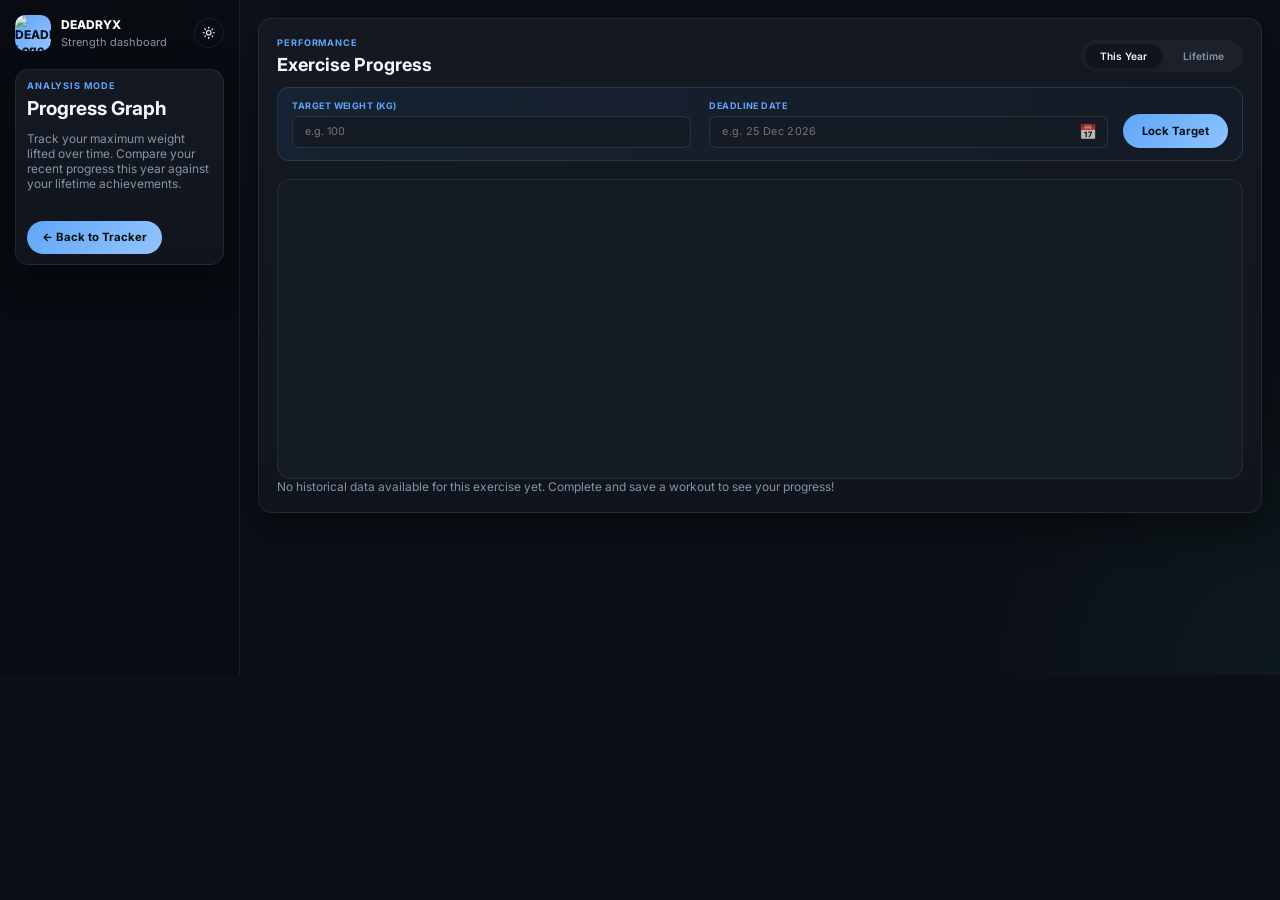
==== commit 135e25a6: "Add files via upload" ====
--- a/analysis.html
+++ b/analysis.html
@@ -127,5 +127,9 @@
   </div>
 
   <script src="analysis.js"></script>
+  <!-- Google Drive Sync Integration -->
+  <script src="gdrive-sync.js"></script>
+  <script async defer src="https://apis.google.com/js/api.js" onload="gapiLoaded()"></script>
+  <script async defer src="https://accounts.google.com/gsi/client" onload="gisLoaded()"></script>
 </body>
 </html>
--- a/styles.css
+++ b/styles.css
@@ -42,6 +42,7 @@
 
 html {
   scroll-behavior: smooth;
+  zoom: 0.75;
 }
 
 body {
@@ -381,8 +382,7 @@
 .calendar-panel,
 .selected-day-panel,
 .attendance-panel,
-.day-panel,
-.about-panel {
+.day-panel {
   padding: 1.5rem;
 }
 
@@ -1440,8 +1440,8 @@
   }
 }
 
-/* Large Desktop Split View for Exercises */
-@media (min-width: 1300px) {
+/* Desktop Split View for Exercises */
+@media (min-width: 1024px) {
   .exercise-list {
     grid-template-columns: 1fr 1fr;
     align-items: start;
@@ -1462,6 +1462,13 @@
   border-top: 1px solid rgba(96, 165, 250, 0.15);
   position: relative;
   overflow: hidden;
+  margin: 4.5rem -1.5rem -1.5rem -1.5rem;
+  padding: 1.8rem 1.5rem 1.5rem 1.5rem;
+  background: linear-gradient(180deg, var(--panel) 0%, var(--bg-soft) 100%);
+  border-radius: 0;
+  opacity: 0;
+  transform: translateY(18px);
+  animation: fadeInUp 0.5s ease forwards 0.4s;
 }
 
 .about-panel::before {
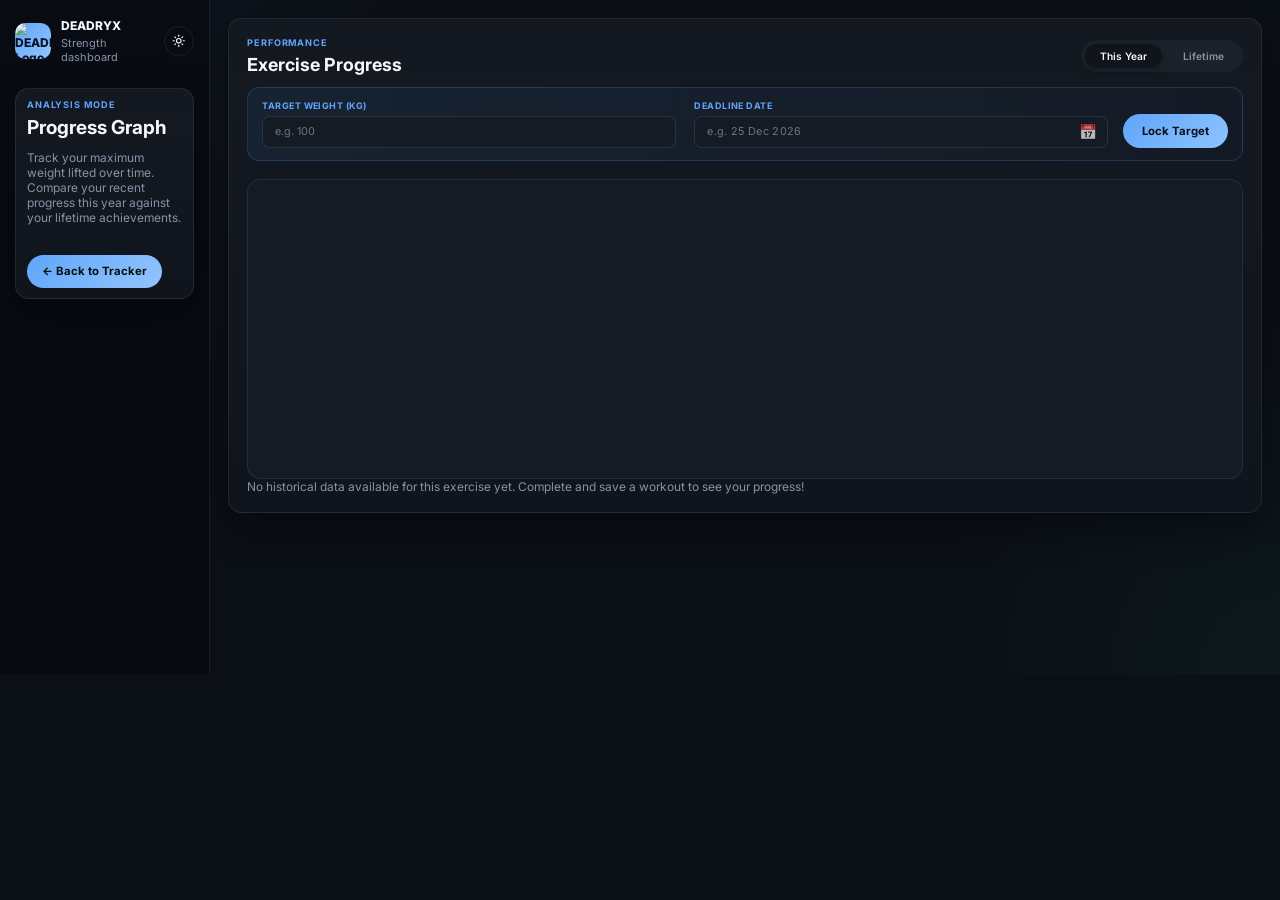
==== commit 27a254b0: "Add files via upload" ====
--- a/analysis.html
+++ b/analysis.html
@@ -48,14 +48,16 @@
         </div>
       </div>
       <div class="header-actions-group">
+        <button class="mobile-icon-btn" aria-label="Search">
+          <svg width="20" height="20" viewBox="0 0 24 24" fill="none" stroke="currentColor" stroke-width="2" stroke-linecap="round" stroke-linejoin="round"><circle cx="11" cy="11" r="8"/><path d="m21 21-4.3-4.3"/></svg>
+        </button>
+        <button class="mobile-icon-btn" aria-label="Notifications">
+          <svg width="20" height="20" viewBox="0 0 24 24" fill="none" stroke="currentColor" stroke-width="2" stroke-linecap="round" stroke-linejoin="round"><path d="M6 8a6 6 0 0 1 12 0c0 7 3 9 3 9H3s3-2 3-9"/><path d="M10.3 21a1.94 1.94 0 0 0 3.4 0"/></svg>
+        </button>
         <button class="theme-toggle-btn" aria-label="Toggle theme"></button>
-        <button id="mobileMenuBtn" class="hamburger-btn">
-          <svg width="28" height="28" viewBox="0 0 24 24" fill="none" stroke="currentColor" stroke-width="2.5" stroke-linecap="round" stroke-linejoin="round">
-            <line x1="3" y1="12" x2="21" y2="12"></line>
-            <line x1="3" y1="6" x2="21" y2="6"></line>
-            <line x1="3" y1="18" x2="21" y2="18"></line>
-          </svg>
-        </button>
+        <div class="mobile-avatar">
+          <div class="avatar-circle">B</div>
+        </div>
       </div>
     </header>
 
@@ -124,6 +126,30 @@
         <p class="empty-note" id="emptyState" style="display: none;">No historical data available for this exercise yet. Complete and save a workout to see your progress!</p>
       </section>
     </main>
+
+    <!-- Mobile Bottom Navigation -->
+    <nav class="mobile-bottom-nav" id="mobileBottomNav">
+      <a href="index.html" class="bottom-nav-item" data-nav="dashboard">
+        <svg width="22" height="22" viewBox="0 0 24 24" fill="none" stroke="currentColor" stroke-width="2" stroke-linecap="round" stroke-linejoin="round"><path d="m3 9 9-7 9 7v11a2 2 0 0 1-2 2H5a2 2 0 0 1-2-2z"/><polyline points="9 22 9 12 15 12 15 22"/></svg>
+        <span>Dashboard</span>
+      </a>
+      <a href="index.html" class="bottom-nav-item" data-nav="plan">
+        <svg width="22" height="22" viewBox="0 0 24 24" fill="none" stroke="currentColor" stroke-width="2" stroke-linecap="round" stroke-linejoin="round"><rect width="18" height="18" x="3" y="4" rx="2" ry="2"/><line x1="16" x2="16" y1="2" y2="6"/><line x1="8" x2="8" y1="2" y2="6"/><line x1="3" x2="21" y1="10" y2="10"/></svg>
+        <span>Plan</span>
+      </a>
+      <a href="index.html" class="bottom-nav-item" data-nav="log">
+        <svg width="22" height="22" viewBox="0 0 24 24" fill="none" stroke="currentColor" stroke-width="2" stroke-linecap="round" stroke-linejoin="round"><path d="M14.5 2H6a2 2 0 0 0-2 2v16a2 2 0 0 0 2 2h12a2 2 0 0 0 2-2V7.5L14.5 2z"/><polyline points="14 2 14 8 20 8"/><line x1="16" x2="8" y1="13" y2="13"/><line x1="16" x2="8" y1="17" y2="17"/><line x1="10" x2="8" y1="9" y2="9"/></svg>
+        <span>Log</span>
+      </a>
+      <a href="analysis.html" class="bottom-nav-item active" data-nav="progress">
+        <svg width="22" height="22" viewBox="0 0 24 24" fill="none" stroke="currentColor" stroke-width="2" stroke-linecap="round" stroke-linejoin="round"><line x1="12" x2="12" y1="20" y2="10"/><line x1="18" x2="18" y1="20" y2="4"/><line x1="6" x2="6" y1="20" y2="16"/></svg>
+        <span>Progress</span>
+      </a>
+      <button class="bottom-nav-item" data-nav="more" id="mobileMenuBtn">
+        <svg width="22" height="22" viewBox="0 0 24 24" fill="none" stroke="currentColor" stroke-width="2" stroke-linecap="round" stroke-linejoin="round"><circle cx="12" cy="12" r="1"/><circle cx="12" cy="5" r="1"/><circle cx="12" cy="19" r="1"/></svg>
+        <span>More</span>
+      </button>
+    </nav>
   </div>
 
   <script src="analysis.js"></script>
--- a/styles.css
+++ b/styles.css
@@ -63,119 +63,7 @@
   font: inherit;
 }
 
-.app-shell {
-  position: relative;
-  z-index: 1;
-  display: grid;
-  grid-template-columns: 320px minmax(0, 1fr);
-  min-height: 100vh;
-  background:
-    radial-gradient(circle at top left, rgba(96, 165, 250, 0.06), transparent 26%),
-    radial-gradient(circle at bottom right, rgba(52, 211, 153, 0.06), transparent 22%);
-}
-
-:root[data-theme="light"] .app-shell {
-  background:
-    radial-gradient(circle at top left, rgba(59, 130, 246, 0.06), transparent 26%),
-    radial-gradient(circle at bottom right, rgba(16, 185, 129, 0.06), transparent 22%);
-}
-
-/* --- Hero Background --- */
-.hero-bg {
-  position: fixed;
-  inset: 0;
-  width: 100vw;
-  height: 100vh;
-  z-index: 0;
-  pointer-events: none;
-}
-
-:root[data-theme="light"] .hero-bg {
-  display: none;
-}
-
-.hero-grid {
-  position: absolute;
-  inset: 0;
-  width: 100%;
-  height: 100%;
-  background-image: 
-      linear-gradient(to right, rgba(255, 255, 255, 0.03) 1px, transparent 1px),
-      linear-gradient(to bottom, rgba(255, 255, 255, 0.03) 1px, transparent 1px);
-  background-size: 40px 40px;
-  filter: drop-shadow(0 0 2px rgba(255, 255, 255, 0.1));
-}
-
-.hero-mosaic {
-  position: absolute;
-  inset: 0;
-  width: 100%;
-  height: 100%;
-  background-image:
-      linear-gradient(rgba(255,255,255,0.015), rgba(255,255,255,0.015)), linear-gradient(rgba(255,255,255,0.02), rgba(255,255,255,0.02)), linear-gradient(rgba(255,255,255,0.025), rgba(255,255,255,0.025)),
-      linear-gradient(rgba(255,255,255,0.01), rgba(255,255,255,0.01)), linear-gradient(rgba(255,255,255,0.02), rgba(255,255,255,0.02)), linear-gradient(rgba(255,255,255,0.015), rgba(255,255,255,0.015)),
-      linear-gradient(rgba(255,255,255,0.025), rgba(255,255,255,0.025)),
-      
-      linear-gradient(rgba(255,255,255,0.02), rgba(255,255,255,0.02)), linear-gradient(rgba(255,255,255,0.015), rgba(255,255,255,0.015)), linear-gradient(rgba(255,255,255,0.02), rgba(255,255,255,0.02)),
-      linear-gradient(rgba(255,255,255,0.025), rgba(255,255,255,0.025)), linear-gradient(rgba(255,255,255,0.01), rgba(255,255,255,0.01)), linear-gradient(rgba(255,255,255,0.02), rgba(255,255,255,0.02)),
-      linear-gradient(rgba(255,255,255,0.015), rgba(255,255,255,0.015)),
-      
-      linear-gradient(rgba(255,255,255,0.025), rgba(255,255,255,0.025)), linear-gradient(rgba(255,255,255,0.015), rgba(255,255,255,0.015)), linear-gradient(rgba(255,255,255,0.02), rgba(255,255,255,0.02)),
-      linear-gradient(rgba(255,255,255,0.01), rgba(255,255,255,0.01)), linear-gradient(rgba(255,255,255,0.02), rgba(255,255,255,0.02)), linear-gradient(rgba(255,255,255,0.025), rgba(255,255,255,0.025)),
-      linear-gradient(rgba(255,255,255,0.015), rgba(255,255,255,0.015)),
-      
-      linear-gradient(rgba(255,255,255,0.015), rgba(255,255,255,0.015)), linear-gradient(rgba(255,255,255,0.02), rgba(255,255,255,0.02)), linear-gradient(rgba(255,255,255,0.025), rgba(255,255,255,0.025)),
-      linear-gradient(rgba(255,255,255,0.02), rgba(255,255,255,0.02)), linear-gradient(rgba(255,255,255,0.01), rgba(255,255,255,0.01)), linear-gradient(rgba(255,255,255,0.025), rgba(255,255,255,0.025)),
-      linear-gradient(rgba(255,255,255,0.015), rgba(255,255,255,0.015));
-
-  background-size: 39px 39px;
-  background-repeat: no-repeat;
-  background-position:
-      41px 41px, 161px 81px, 81px 201px, 241px 1px, 1px 281px, 321px 121px, 121px 401px,
-      calc(100% - 40px) 41px, calc(100% - 160px) 81px, calc(100% - 80px) 201px, 
-      calc(100% - 240px) 1px, calc(100% - 320px) 161px, calc(100% - 0px) 281px, calc(100% - 120px) 401px,
-      81px calc(100% - 40px), 1px calc(100% - 160px), 201px calc(100% - 80px),
-      161px calc(100% - 240px), 41px calc(100% - 320px), 281px calc(100% - 0px), 121px calc(100% - 400px),
-      calc(100% - 40px) calc(100% - 80px), calc(100% - 160px) calc(100% - 40px), calc(100% - 80px) calc(100% - 200px),
-      calc(100% - 240px) calc(100% - 160px), calc(100% - 0px) calc(100% - 320px), calc(100% - 320px) calc(100% - 0px),
-      calc(100% - 120px) calc(100% - 400px);
-}
-
-.hero-center-fade {
-  position: absolute;
-  inset: 0;
-  width: 100%;
-  height: 100%;
-  background: radial-gradient(ellipse at center, var(--bg) 20%, rgba(11, 15, 22, 0.8) 35%, transparent 65%);
-}
-
-.hero-vignette {
-  position: absolute;
-  inset: 0;
-  width: 100%;
-  height: 100%;
-  background: radial-gradient(ellipse at center, transparent 50%, rgba(3, 3, 3, 0.85) 100%);
-}
-
-.sidebar {
-  padding: 1.25rem;
-  border-right: 1px solid var(--border);
-  background: rgba(8, 11, 17, 0.92);
-  display: flex;
-  flex-direction: column;
-  gap: 1rem;
-}
-
-/* Sidebar panels appear instantly, no entrance animation */
-.sidebar .panel {
-  opacity: 1;
-  transform: none;
-  animation: none;
-}
-
-:root[data-theme="light"] .sidebar {
-  background: rgba(255, 255, 255, 0.92);
-}
+
 
 .brand {
   display: flex;
@@ -654,7 +542,7 @@
 }
 
 .table-grid {
-  min-width: 640px;
+  min-width: 100%;
   display: grid;
   gap: 0.4rem;
 }
@@ -808,12 +696,6 @@
   margin: 0;
 }
 
-@media (max-width: 1200px) {
-  .calendar-grid {
-    grid-template-columns: repeat(3, minmax(0, 1fr));
-  }
-}
-
 @media (max-width: 900px) {
   .app-shell {
     grid-template-columns: 1fr;
@@ -823,70 +705,28 @@
     border-right: 0;
     border-bottom: 1px solid var(--border);
   }
-}
-
-@media (max-width: 700px) {
+
+  .calendar-grid {
+    grid-template-columns: repeat(7, minmax(0, 1fr));
+  }
+
   .main-content,
   .sidebar {
     padding: 1rem;
   }
-
-  .calendar-grid {
-    grid-template-columns: 1fr;
+}
+
+/* Minimal adjustments for very small screens */
+@media (max-width: 400px) {
+  .main-content {
+    padding: 0.75rem;
   }
 
-  .section-head,
-  .exercise-top {
-    flex-direction: column;
-    align-items: flex-start;
-  }
-
-  .date-card,
-  .muscle-chip {
-    width: 100%;
-    text-align: left;
-  }
-
-  .attendance-months {
-    row-gap: 0.45rem;
-  }
-
-  .attendance-legend {
-    justify-content: flex-start;
-  }
-
-  .table-grid {
-    min-width: 100%;
-  }
-
-  .table-head {
-    display: none;
-  }
-
-  .set-row {
-    grid-template-columns: 1fr 1fr;
-    row-gap: 0.7rem;
-    column-gap: 0.5rem;
-    padding: 0.8rem;
-  }
-
-  .set-row > .set-badge {
-    justify-self: start;
-    margin-bottom: 0.2rem;
-  }
-
-  .set-row > .previous-display {
-    justify-self: end;
-    font-size: 0.85rem;
-    text-align: right;
-  }
-
-  .set-row > .js-weight-input {
-    grid-column: 1;
-  }
-
-  .set-row > .js-reps-input {
-    grid-column: 2;
+  .calendar-panel,
+  .day-panel,
+  .attendance-panel,
+  .selected-day-panel {
+    padding: 1rem;
   }
 }
 
@@ -1183,65 +1023,7 @@
   font-size: 1.4rem;
 }
 
-/* Autocomplete Styles */
-.autocomplete-list {
-  position: absolute;
-  top: 100%;
-  left: 0;
-  right: 0;
-  background: var(--panel);
-  border: 1px solid var(--border);
-  border-radius: 12px;
-  max-height: 200px;
-  overflow-y: auto;
-  z-index: 100;
-  margin-top: 0.25rem;
-  box-shadow: 0 12px 24px rgba(0,0,0,0.3);
-  display: none;
-}
-
-.autocomplete-list.active {
-  display: block;
-}
-
-.autocomplete-item {
-  padding: 0.75rem 1rem;
-  cursor: pointer;
-  border-bottom: 1px solid rgba(255,255,255,0.03);
-  transition: background 0.2s ease;
-  display: flex;
-  justify-content: space-between;
-  align-items: center;
-}
-
-:root[data-theme="light"] .autocomplete-item {
-  border-bottom: 1px solid rgba(0,0,0,0.03);
-}
-
-.autocomplete-item:last-child {
-  border-bottom: none;
-}
-
-.autocomplete-item:hover {
-  background: rgba(96, 165, 250, 0.1);
-}
-
-:root[data-theme="light"] .autocomplete-item:hover {
-  background: rgba(59, 130, 246, 0.1);
-}
-
-.ac-name {
-  color: var(--text);
-  font-weight: 600;
-}
-
-.ac-muscle {
-  font-size: 0.75rem;
-  color: var(--green);
-  background: var(--green-soft);
-  padding: 0.2rem 0.6rem;
-  border-radius: 999px;
-}
+
 
 .muscle-checkboxes {
   display: flex;
@@ -1376,6 +1158,9 @@
 .mobile-header {
   display: none;
 }
+.mobile-bottom-nav {
+  display: none;
+}
 .sidebar-overlay {
   position: fixed;
   top: 0; left: 0; right: 0; bottom: 0;
@@ -1400,6 +1185,121 @@
 }
 .hamburger-btn:hover { background: rgba(255,255,255,0.05); }
 
+/* Mobile Icon Buttons */
+.mobile-icon-btn {
+  background: transparent;
+  border: 1px solid var(--border);
+  color: var(--muted);
+  width: 38px;
+  height: 38px;
+  border-radius: 50%;
+  cursor: pointer;
+  display: inline-flex;
+  align-items: center;
+  justify-content: center;
+  transition: all 0.2s ease;
+  flex-shrink: 0;
+}
+.mobile-icon-btn:hover {
+  color: var(--text);
+  border-color: var(--green);
+  background: var(--green-soft);
+}
+
+/* Mobile Avatar */
+.mobile-avatar {
+  flex-shrink: 0;
+}
+.avatar-circle {
+  width: 36px;
+  height: 36px;
+  border-radius: 50%;
+  background: linear-gradient(135deg, var(--green), #93c5fd);
+  color: #0c1425;
+  font-weight: 800;
+  font-size: 0.85rem;
+  display: grid;
+  place-items: center;
+  border: 2px solid rgba(96, 165, 250, 0.3);
+  cursor: pointer;
+  transition: transform 0.2s ease, box-shadow 0.2s ease;
+}
+.avatar-circle:hover {
+  transform: scale(1.08);
+  box-shadow: 0 0 12px rgba(96, 165, 250, 0.3);
+}
+
+/* ========== BOTTOM NAVIGATION BAR ========== */
+.mobile-bottom-nav {
+  position: fixed;
+  bottom: 0;
+  left: 0;
+  right: 0;
+  z-index: 90;
+  display: none;
+  align-items: stretch;
+  justify-content: space-around;
+  background: rgba(8, 11, 17, 0.92);
+  backdrop-filter: blur(20px);
+  -webkit-backdrop-filter: blur(20px);
+  border-top: 1px solid rgba(255, 255, 255, 0.06);
+  padding: 0.4rem 0 0.55rem;
+  box-shadow: 0 -8px 32px rgba(0, 0, 0, 0.35);
+}
+
+:root[data-theme="light"] .mobile-bottom-nav {
+  background: rgba(255, 255, 255, 0.92);
+  border-top-color: rgba(0, 0, 0, 0.08);
+  box-shadow: 0 -8px 32px rgba(0, 0, 0, 0.08);
+}
+
+.bottom-nav-item {
+  flex: 1;
+  display: flex;
+  flex-direction: column;
+  align-items: center;
+  gap: 0.2rem;
+  background: transparent;
+  border: none;
+  color: var(--muted);
+  font-size: 0.65rem;
+  font-weight: 600;
+  cursor: pointer;
+  padding: 0.35rem 0.2rem;
+  border-radius: 10px;
+  transition: all 0.25s ease;
+  position: relative;
+  letter-spacing: 0.02em;
+}
+
+.bottom-nav-item svg {
+  transition: all 0.25s ease;
+}
+
+.bottom-nav-item.active {
+  color: var(--green);
+}
+
+.bottom-nav-item.active svg {
+  filter: drop-shadow(0 0 6px rgba(96, 165, 250, 0.4));
+}
+
+.bottom-nav-item.active::before {
+  content: '';
+  position: absolute;
+  top: -0.4rem;
+  left: 50%;
+  transform: translateX(-50%);
+  width: 20px;
+  height: 3px;
+  border-radius: 0 0 3px 3px;
+  background: linear-gradient(90deg, var(--green), #93c5fd);
+}
+
+.bottom-nav-item:active {
+  transform: scale(0.92);
+}
+
 @media (max-width: 900px) {
   .app-shell {
     display: flex;
@@ -1410,12 +1310,28 @@
     display: flex;
     align-items: center;
     justify-content: space-between;
-    padding: 1rem 1.5rem;
-    background: var(--bg);
-    border-bottom: 1px solid var(--border);
+    padding: 0.75rem 1rem;
+    background: rgba(8, 11, 17, 0.92);
+    backdrop-filter: blur(20px);
+    -webkit-backdrop-filter: blur(20px);
+    border-bottom: 1px solid rgba(255, 255, 255, 0.06);
     position: sticky;
     top: 0;
     z-index: 90;
+  }
+
+  :root[data-theme="light"] .mobile-header {
+    background: rgba(255, 255, 255, 0.92);
+    border-bottom-color: rgba(0, 0, 0, 0.08);
+  }
+
+  .mobile-bottom-nav {
+    display: flex;
+  }
+
+  /* Add bottom padding to main content so it doesn't hide behind bottom nav */
+  .main-content {
+    padding-bottom: 5rem;
   }
 
   .app-shell > .sidebar, .analysis-shell > .sidebar {
@@ -1438,10 +1354,15 @@
   .app-shell > .sidebar.open, .analysis-shell > .sidebar.open {
     transform: translateX(320px);
   }
-}
-
-/* Desktop Split View for Exercises */
-@media (min-width: 1024px) {
+
+  /* Desktop-only theme toggle in sidebar header */
+  .desktop-theme-toggle {
+    display: none;
+  }
+}
+
+/* Split View for Exercises - lowered breakpoint for tablet-like mobile */
+@media (min-width: 769px) {
   .exercise-list {
     grid-template-columns: 1fr 1fr;
     align-items: start;
@@ -1635,16 +1556,7 @@
   opacity: 0.7;
 }
 
-@media (max-width: 700px) {
-  .about-features {
-    grid-template-columns: 1fr;
-  }
-
-  .about-footer {
-    flex-direction: column;
-    align-items: flex-start;
-  }
-}
+
 
 /* ========== THEME TOGGLE BUTTON ========== */
 .theme-toggle-btn {
@@ -1847,11 +1759,7 @@
   font-weight: 600;
 }
 
-@media (max-width: 700px) {
-  .stats-grid {
-    grid-template-columns: repeat(2, 1fr);
-  }
-}
+
 
 /* ========== BMI PANEL ========== */
 .bmi-panel {
@@ -2504,24 +2412,7 @@
   width: 100%;
 }
 
-/* Responsive */
-@media (max-width: 700px) {
-  .quote-content {
-    padding: 1.2rem 1.25rem;
-  }
-
-  .q-hero {
-    font-size: 1.05rem;
-  }
-
-  .q-sub {
-    font-size: 0.85rem;
-  }
-
-  .q-accent {
-    font-size: 0.95rem;
-  }
-}
+
 
 /* Storage Consent Banner */
 .consent-banner {
@@ -2567,17 +2458,1242 @@
   line-height: 1.4;
 }
 
-@media (max-width: 700px) {
-  .consent-banner {
-    flex-direction: column;
-    text-align: center;
-    padding: 1.5rem 1.2rem;
+
+
+/* ============================
+   MEMORIES PAGE STYLES
+   ============================ */
+
+/* --- Timeline Grid --- */
+.timeline-grid {
+  display: grid;
+  grid-template-columns: repeat(auto-fill, minmax(340px, 1fr));
+  gap: 1.5rem;
+}
+
+
+
+/* --- Media Card --- */
+.media-card {
+  background: var(--panel-2);
+  border: 1px solid var(--border);
+  border-radius: 16px;
+  overflow: hidden;
+  transition: transform 0.35s cubic-bezier(0.22, 1, 0.36, 1),
+              box-shadow 0.35s ease,
+              border-color 0.3s ease;
+  cursor: pointer;
+  animation: fadeInUp 0.45s ease forwards;
+}
+
+.media-card:hover {
+  transform: translateY(-4px);
+  box-shadow: 0 16px 40px rgba(0, 0, 0, 0.28);
+  border-color: rgba(96, 165, 250, 0.25);
+}
+
+:root[data-theme="light"] .media-card:hover {
+  box-shadow: 0 12px 30px rgba(0, 0, 0, 0.08);
+  border-color: rgba(59, 130, 246, 0.2);
+}
+
+.media-card img,
+.media-card video {
+  width: 100%;
+  display: block;
+  object-fit: contain;
+  background: #000;
+  max-height: 600px;
+}
+
+.media-timestamp {
+  padding: 0.65rem 0.85rem;
+  font-size: 0.82rem;
+  color: var(--muted);
+  font-weight: 600;
+  display: flex;
+  align-items: center;
+  gap: 0.5rem;
+  border-top: 1px solid var(--border);
+}
+
+.media-timestamp::before {
+  content: '';
+  display: inline-block;
+  width: 6px;
+  height: 6px;
+  border-radius: 50%;
+  background: var(--green);
+  flex-shrink: 0;
+}
+
+/* --- Warning Box --- */
+.warning-box {
+  background: rgba(251, 191, 36, 0.08);
+  border: 1px solid rgba(251, 191, 36, 0.2);
+  border-radius: 12px;
+  padding: 0.85rem 1rem;
+  color: var(--yellow);
+  font-size: 0.88rem;
+  line-height: 1.5;
+}
+
+:root[data-theme="light"] .warning-box {
+  background: rgba(245, 158, 11, 0.08);
+  border-color: rgba(245, 158, 11, 0.25);
+  color: #92400e;
+}
+
+/* --- Upload Toast / Status Indicator --- */
+.upload-toast {
+  position: fixed;
+  bottom: 2rem;
+  right: 2rem;
+  min-width: 280px;
+  max-width: 380px;
+  padding: 0;
+  border-radius: 16px;
+  background: var(--panel);
+  border: 1px solid var(--border);
+  box-shadow: 0 20px 50px rgba(0, 0, 0, 0.45);
+  z-index: 9998;
+  overflow: hidden;
+  transform: translateY(120%);
+  opacity: 0;
+  transition: transform 0.45s cubic-bezier(0.22, 1, 0.36, 1),
+              opacity 0.35s ease;
+  pointer-events: none;
+}
+
+:root[data-theme="light"] .upload-toast {
+  box-shadow: 0 20px 50px rgba(0, 0, 0, 0.12);
+}
+
+.upload-toast.show {
+  transform: translateY(0);
+  opacity: 1;
+  pointer-events: auto;
+}
+
+.upload-toast-body {
+  padding: 1rem 1.15rem;
+  display: flex;
+  align-items: center;
+  gap: 0.85rem;
+}
+
+.upload-toast-icon {
+  width: 40px;
+  height: 40px;
+  border-radius: 12px;
+  display: grid;
+  place-items: center;
+  flex-shrink: 0;
+  font-size: 1.3rem;
+  transition: background 0.3s ease;
+}
+
+.upload-toast.uploading .upload-toast-icon {
+  background: rgba(96, 165, 250, 0.12);
+}
+
+.upload-toast.success .upload-toast-icon {
+  background: rgba(52, 211, 153, 0.12);
+}
+
+.upload-toast.error .upload-toast-icon {
+  background: rgba(248, 113, 113, 0.12);
+}
+
+.upload-toast-info {
+  flex: 1;
+  min-width: 0;
+}
+
+.upload-toast-title {
+  margin: 0;
+  font-size: 0.9rem;
+  font-weight: 700;
+  color: var(--text);
+}
+
+.upload-toast-subtitle {
+  margin: 0.2rem 0 0;
+  font-size: 0.78rem;
+  color: var(--muted);
+}
+
+/* Progress bar inside the toast */
+.upload-toast-progress {
+  height: 3px;
+  background: rgba(255, 255, 255, 0.05);
+  overflow: hidden;
+}
+
+:root[data-theme="light"] .upload-toast-progress {
+  background: rgba(0, 0, 0, 0.05);
+}
+
+.upload-toast-progress-bar {
+  height: 100%;
+  width: 0%;
+  border-radius: 0 3px 3px 0;
+  transition: width 0.3s ease;
+}
+
+.upload-toast.uploading .upload-toast-progress-bar {
+  background: linear-gradient(90deg, var(--green), #93c5fd);
+  animation: uploadPulse 1.5s ease-in-out infinite;
+}
+
+.upload-toast.success .upload-toast-progress-bar {
+  background: linear-gradient(90deg, #34d399, #6ee7b7);
+  width: 100% !important;
+}
+
+.upload-toast.error .upload-toast-progress-bar {
+  background: linear-gradient(90deg, #f87171, #fca5a5);
+  width: 100% !important;
+}
+
+@keyframes uploadPulse {
+  0% { opacity: 1; }
+  50% { opacity: 0.5; }
+  100% { opacity: 1; }
+}
+
+/* Spinner animation for uploading state */
+.upload-spinner {
+  width: 22px;
+  height: 22px;
+  border: 2.5px solid rgba(96, 165, 250, 0.2);
+  border-top-color: var(--green);
+  border-radius: 50%;
+  animation: spin 0.8s linear infinite;
+}
+
+@keyframes spin {
+  to { transform: rotate(360deg); }
+}
+
+/* Checkmark animation for success */
+.upload-checkmark {
+  width: 22px;
+  height: 22px;
+  position: relative;
+}
+
+.upload-checkmark svg {
+  width: 22px;
+  height: 22px;
+  stroke: #34d399;
+  stroke-width: 3;
+  fill: none;
+  stroke-linecap: round;
+  stroke-linejoin: round;
+}
+
+.upload-checkmark svg path {
+  stroke-dasharray: 30;
+  stroke-dashoffset: 30;
+  animation: drawCheck 0.4s ease forwards 0.1s;
+}
+
+@keyframes drawCheck {
+  to { stroke-dashoffset: 0; }
+}
+
+/* Error X icon */
+.upload-error-icon {
+  color: #f87171;
+  font-size: 1.4rem;
+  font-weight: 800;
+  line-height: 1;
+}
+
+
+
+/* --- Full-screen Image Lightbox --- */
+.media-lightbox {
+  position: fixed;
+  inset: 0;
+  z-index: 10000;
+  display: flex;
+  align-items: center;
+  justify-content: center;
+  background: rgba(0, 0, 0, 0.88);
+  backdrop-filter: blur(12px);
+  -webkit-backdrop-filter: blur(12px);
+  opacity: 0;
+  visibility: hidden;
+  transition: opacity 0.35s ease, visibility 0.35s ease;
+  cursor: zoom-out;
+}
+
+:root[data-theme="light"] .media-lightbox {
+  background: rgba(255, 255, 255, 0.92);
+}
+
+.media-lightbox.active {
+  opacity: 1;
+  visibility: visible;
+}
+
+.media-lightbox img,
+.media-lightbox video {
+  max-width: 92vw;
+  max-height: 90vh;
+  object-fit: contain;
+  border-radius: 12px;
+  box-shadow: 0 30px 80px rgba(0, 0, 0, 0.5);
+  transform: scale(0.92);
+  transition: transform 0.4s cubic-bezier(0.22, 1, 0.36, 1);
+}
+
+.media-lightbox.active img,
+.media-lightbox.active video {
+  transform: scale(1);
+}
+
+.lightbox-close {
+  position: absolute;
+  top: 1.5rem;
+  right: 1.5rem;
+  width: 44px;
+  height: 44px;
+  border-radius: 50%;
+  border: 1px solid rgba(255, 255, 255, 0.15);
+  background: rgba(0, 0, 0, 0.5);
+  color: #fff;
+  font-size: 1.3rem;
+  cursor: pointer;
+  display: grid;
+  place-items: center;
+  transition: background 0.2s ease, transform 0.2s ease;
+  z-index: 10001;
+}
+
+.lightbox-close:hover {
+  background: rgba(255, 255, 255, 0.15);
+  transform: scale(1.1);
+}
+
+:root[data-theme="light"] .lightbox-close {
+  background: rgba(0, 0, 0, 0.06);
+  border-color: rgba(0, 0, 0, 0.1);
+  color: #1e293b;
+}
+
+.lightbox-date {
+  position: absolute;
+  bottom: 2rem;
+  left: 50%;
+  transform: translateX(-50%);
+  padding: 0.5rem 1.2rem;
+  border-radius: 999px;
+  background: rgba(0, 0, 0, 0.55);
+  backdrop-filter: blur(8px);
+  color: rgba(255, 255, 255, 0.85);
+  font-size: 0.85rem;
+  font-weight: 600;
+  letter-spacing: 0.02em;
+  white-space: nowrap;
+}
+
+:root[data-theme="light"] .lightbox-date {
+  background: rgba(255, 255, 255, 0.75);
+  color: #1e293b;
+}
+
+/* Redesigned Add Exercise Modal Styles */
+#modalExercisesSection {
+  opacity: 1;
+  pointer-events: auto;
+}
+
+#modalExercisesSection.blocked {
+  opacity: 0.25 !important;
+  pointer-events: none !important;
+  user-select: none;
+}
+
+.exercise-entry-row {
+  display: flex;
+  gap: 0.6rem;
+  align-items: center;
+  margin-bottom: 0.75rem;
+  animation: fadeInModalRow 0.25s ease;
+}
+
+@keyframes fadeInModalRow {
+  from {
+    opacity: 0;
+    transform: translateY(6px);
   }
-  .consent-content {
-    flex-direction: column;
-    gap: 0.5rem;
+  to {
+    opacity: 1;
+    transform: translateY(0);
   }
-  #acceptStorageBtn {
-    width: 100%;
+}
+
+.exercise-entry-row .field-input {
+  background: var(--panel-2);
+}
+
+:root[data-theme="light"] .exercise-entry-row .field-input {
+  background: rgba(0, 0, 0, 0.02);
+}
+
+.exercise-entry-row .js-modal-remove-row-btn {
+  background: rgba(255, 107, 107, 0.08);
+  border: 1px solid rgba(255, 107, 107, 0.2);
+  color: var(--red);
+  padding: 0.5rem;
+  border-radius: 8px;
+  cursor: pointer;
+  flex-shrink: 0;
+  display: flex;
+  align-items: center;
+  justify-content: center;
+  width: 36px;
+  height: 36px;
+  transition: all 0.2s ease;
+}
+
+.exercise-entry-row .js-modal-remove-row-btn:hover {
+  background: var(--red);
+  color: white;
+  border-color: var(--red);
+}
+
+/* ========== EDIT LOG MODAL PREMIUM STYLES ========== */
+.edit-log-row {
+  display: flex;
+  gap: 0.6rem;
+  align-items: center;
+  background: rgba(255, 255, 255, 0.02);
+  border: 1px solid rgba(255, 255, 255, 0.04);
+  padding: 0.5rem 0.8rem;
+  border-radius: 12px;
+  transition: all 0.3s cubic-bezier(0.16, 1, 0.3, 1);
+  will-change: transform, opacity;
+  animation: fadeInModalRow 0.25s ease;
+}
+
+:root[data-theme="light"] .edit-log-row {
+  background: rgba(0, 0, 0, 0.015);
+  border-color: rgba(0, 0, 0, 0.04);
+}
+
+.edit-log-row:hover {
+  background: rgba(255, 255, 255, 0.04);
+  border-color: rgba(255, 255, 255, 0.08);
+  transform: translateX(2px);
+}
+
+:root[data-theme="light"] .edit-log-row:hover {
+  background: rgba(0, 0, 0, 0.03);
+  border-color: rgba(0, 0, 0, 0.08);
+}
+
+/* Sorting button group */
+.sort-btn-group {
+  display: flex;
+  flex-direction: column;
+  gap: 2px;
+  flex-shrink: 0;
+}
+
+.sort-btn {
+  background: rgba(255, 255, 255, 0.04);
+  border: 1px solid rgba(255, 255, 255, 0.06);
+  color: var(--muted);
+  width: 26px;
+  height: 20px;
+  font-size: 0.62rem;
+  border-radius: 4px;
+  cursor: pointer;
+  display: flex;
+  align-items: center;
+  justify-content: center;
+  transition: all 0.2s ease;
+}
+
+:root[data-theme="light"] .sort-btn {
+  background: rgba(0, 0, 0, 0.04);
+  border-color: rgba(0, 0, 0, 0.08);
+  color: #64748b;
+}
+
+.sort-btn:hover {
+  background: rgba(77, 163, 255, 0.15);
+  border-color: rgba(77, 163, 255, 0.3);
+  color: var(--blue);
+}
+
+/* Muscle badge */
+.modal-muscle-badge {
+  font-size: 0.65rem;
+  font-weight: 700;
+  text-transform: uppercase;
+  padding: 0.25rem 0.5rem;
+  border-radius: 6px;
+  background: rgba(96, 165, 250, 0.08);
+  color: var(--blue);
+  border: 1px solid rgba(96, 165, 250, 0.15);
+  min-width: 68px;
+  text-align: center;
+  flex-shrink: 0;
+}
+
+/* Color variations for muscle groups */
+.modal-muscle-badge[data-muscle="Chest"] {
+  background: rgba(239, 68, 68, 0.08);
+  color: #ef4444;
+  border-color: rgba(239, 68, 68, 0.15);
+}
+.modal-muscle-badge[data-muscle="Biceps"] {
+  background: rgba(245, 158, 11, 0.08);
+  color: #f59e0b;
+  border-color: rgba(245, 158, 11, 0.15);
+}
+.modal-muscle-badge[data-muscle="Shoulders"] {
+  background: rgba(139, 92, 246, 0.08);
+  color: #8b5cf6;
+  border-color: rgba(139, 92, 246, 0.15);
+}
+.modal-muscle-badge[data-muscle="Legs"] {
+  background: rgba(16, 185, 129, 0.08);
+  color: #10b981;
+  border-color: rgba(16, 185, 129, 0.15);
+}
+.modal-muscle-badge[data-muscle="Back"] {
+  background: rgba(6, 182, 212, 0.08);
+  color: #06b6d4;
+  border-color: rgba(6, 182, 212, 0.15);
+}
+.modal-muscle-badge[data-muscle="Triceps"] {
+  background: rgba(236, 72, 153, 0.08);
+  color: #ec4899;
+  border-color: rgba(236, 72, 153, 0.15);
+}
+.modal-muscle-badge[data-muscle="Abs"] {
+  background: rgba(14, 165, 233, 0.08);
+  color: #0ea5e9;
+  border-color: rgba(14, 165, 233, 0.15);
+}
+
+#modalCopyExercisesBtn {
+  transition: all 0.3s cubic-bezier(0.16, 1, 0.3, 1);
+}
+
+#modalCopyExercisesBtn:hover {
+  transform: translateY(-2px);
+  box-shadow: 0 4px 12px rgba(245, 158, 11, 0.35);
+  background: #fbbf24 !important;
+}
+
+#modalCopyExercisesBtn:active {
+  transform: translateY(0);
+}
+
+/* ========================================================
+   PREMIUM OVERHAUL AND COLUMN GRID LAYOUT REDESIGN STYLES
+   ======================================================== */
+
+.app-shell {
+  position: relative;
+  z-index: 1;
+  display: grid;
+  grid-template-columns: 280px minmax(0, 1fr);
+  min-height: 100vh;
+  background:
+    radial-gradient(circle at top left, rgba(96, 165, 250, 0.05), transparent 30%),
+    radial-gradient(circle at bottom right, rgba(52, 211, 153, 0.05), transparent 25%);
+}
+
+.sidebar {
+  padding: 1.5rem 1.25rem;
+  border-right: 1px solid var(--border);
+  background: rgba(8, 11, 17, 0.96);
+  display: flex;
+  flex-direction: column;
+  height: 100vh;
+  position: sticky;
+  top: 0;
+  overflow-y: auto;
+  gap: 1.5rem;
+}
+
+:root[data-theme="light"] .sidebar {
+  background: rgba(255, 255, 255, 0.96);
+}
+
+.sidebar::-webkit-scrollbar {
+  width: 4px;
+}
+.sidebar::-webkit-scrollbar-thumb {
+  background: rgba(255,255,255,0.05);
+  border-radius: 2px;
+}
+
+/* --- Sidebar Menu Navigation --- */
+.sidebar-nav {
+  display: flex;
+  flex-direction: column;
+  gap: 0.25rem;
+  flex: 1;
+}
+
+.nav-group-label {
+  font-size: 0.68rem;
+  text-transform: uppercase;
+  color: var(--muted);
+  letter-spacing: 0.1em;
+  font-weight: 700;
+  margin-top: 1rem;
+  margin-bottom: 0.4rem;
+  padding-left: 0.6rem;
+}
+
+.nav-item {
+  display: flex;
+  align-items: center;
+  gap: 0.8rem;
+  padding: 0.6rem 0.8rem;
+  border-radius: 12px;
+  color: var(--muted);
+  text-decoration: none;
+  font-size: 0.88rem;
+  font-weight: 600;
+  transition: all 0.25s cubic-bezier(0.16, 1, 0.3, 1);
+}
+
+.nav-item:hover {
+  color: var(--text);
+  background: rgba(255, 255, 255, 0.03);
+}
+
+:root[data-theme="light"] .nav-item:hover {
+  background: rgba(0, 0, 0, 0.02);
+}
+
+.nav-item.active {
+  color: var(--green);
+  background: var(--green-soft);
+  font-weight: 700;
+}
+
+.nav-icon {
+  font-size: 1.1rem;
+}
+
+/* --- Go Premium Badge Card --- */
+.go-premium-card {
+  background: linear-gradient(135deg, rgba(96, 165, 250, 0.08), rgba(52, 211, 153, 0.03));
+  border: 1px solid rgba(96, 165, 250, 0.15);
+  border-radius: 16px;
+  padding: 1rem 0.85rem;
+  position: relative;
+  overflow: hidden;
+  margin-top: auto;
+}
+
+.go-premium-card::before {
+  content: '';
+  position: absolute;
+  top: -20px; right: -20px;
+  width: 60px; height: 60px;
+  background: radial-gradient(circle, rgba(96, 165, 250, 0.15), transparent 70%);
+  filter: blur(10px);
+}
+
+.premium-badge-icon {
+  font-size: 1.4rem;
+  margin-bottom: 0.5rem;
+}
+
+.go-premium-card strong {
+  display: block;
+  font-size: 0.85rem;
+  color: var(--text);
+  margin-bottom: 0.25rem;
+}
+
+.go-premium-card p {
+  margin: 0;
+  font-size: 0.74rem;
+  color: var(--muted);
+  line-height: 1.4;
+  margin-bottom: 0.65rem;
+}
+
+.upgrade-btn {
+  width: 100%;
+  border: 0;
+  border-radius: 10px;
+  padding: 0.45rem;
+  background: linear-gradient(135deg, var(--green), #93c5fd);
+  color: #0c1425;
+  font-weight: 700;
+  font-size: 0.78rem;
+  cursor: pointer;
+  transition: all 0.25s ease;
+}
+
+.upgrade-btn:hover {
+  transform: translateY(-1px);
+  box-shadow: 0 4px 12px rgba(96, 165, 250, 0.35);
+}
+
+/* --- User Profile Card --- */
+.sidebar-profile {
+  display: flex;
+  align-items: center;
+  gap: 0.75rem;
+  padding: 0.6rem;
+  border-radius: 14px;
+  background: rgba(255, 255, 255, 0.02);
+  border: 1px solid var(--border);
+  cursor: pointer;
+  transition: all 0.25s ease;
+}
+
+:root[data-theme="light"] .sidebar-profile {
+  background: rgba(0, 0, 0, 0.01);
+}
+
+.sidebar-profile:hover {
+  border-color: rgba(96, 165, 250, 0.25);
+  background: rgba(255, 255, 255, 0.04);
+}
+
+.profile-avatar {
+  width: 34px;
+  height: 34px;
+  border-radius: 50%;
+  background: linear-gradient(135deg, var(--green), #93c5fd);
+  color: #0c1425;
+  font-weight: 800;
+  font-size: 0.82rem;
+  display: grid;
+  place-items: center;
+}
+
+.profile-name {
+  margin: 0;
+  font-size: 0.82rem;
+  font-weight: 700;
+  color: var(--text);
+}
+
+.profile-role {
+  margin: 0;
+  font-size: 0.7rem;
+  color: var(--muted);
+}
+
+.profile-chevron {
+  font-size: 0.8rem;
+  color: var(--muted);
+}
+
+/* --- Social Icons --- */
+.sidebar-socials {
+  display: flex;
+  justify-content: flex-start;
+  gap: 1.25rem;
+  padding-left: 0.6rem;
+  padding-bottom: 0.2rem;
+}
+
+.sidebar-socials a {
+  text-decoration: none;
+  font-size: 1.15rem;
+  transition: transform 0.2s ease;
+}
+
+.sidebar-socials a:hover {
+  transform: scale(1.15);
+}
+
+/* ========================================================
+   DASHBOARD COLUMNS GRID LAYOUT
+   ======================================================== */
+
+.dashboard-grid {
+  display: flex;
+  flex-direction: column;
+  gap: 1.5rem;
+}
+
+.dashboard-left,
+.dashboard-right {
+  display: flex;
+  flex-direction: column;
+  gap: 1.5rem;
+}
+
+/* --- Desktop Header Actions Row --- */
+.desktop-header-actions {
+  display: flex;
+  align-items: center;
+  justify-content: flex-end;
+  gap: 1rem;
+  margin-bottom: 1.25rem;
+}
+
+.header-icons {
+  display: flex;
+  align-items: center;
+  gap: 0.5rem;
+}
+
+/* Date Card layout adjustments */
+.desktop-header-actions .date-card {
+  padding: 0.5rem 0.85rem;
+  border-radius: 12px;
+  background: var(--panel-2);
+  border: 1px solid var(--border);
+  min-width: unset;
+  display: flex;
+  align-items: center;
+  gap: 0.5rem;
+  font-size: 0.85rem;
+  text-align: left;
+}
+.desktop-header-actions .date-card strong {
+  color: var(--text);
+  font-size: 0.85rem;
+}
+.desktop-header-actions .date-card span {
+  color: var(--muted);
+}
+
+/* --- Dynamic Quote Typographic Header --- */
+.quote-panel {
+  background: none;
+  border: none;
+  box-shadow: none;
+  padding: 0;
+  min-height: auto;
+  display: flex;
+  flex-direction: column;
+  align-items: flex-start;
+}
+.quote-content {
+  padding: 0;
+  min-height: auto;
+  justify-content: flex-start;
+  width: 100%;
+}
+.quote-text {
+  text-align: left;
+}
+.quote-text .q-hero {
+  font-size: 1.65rem;
+  font-weight: 800;
+  line-height: 1.2;
+  letter-spacing: -0.02em;
+  color: var(--text);
+  margin-bottom: 0.4rem;
+}
+.quote-text .q-sub {
+  font-size: 0.95rem;
+  color: var(--muted);
+  line-height: 1.6;
+  margin-top: 0;
+}
+.quote-text .q-author {
+  font-size: 0.8rem;
+  color: var(--muted);
+  display: inline-block;
+  margin-left: 0.5rem;
+}
+
+/* --- Today's Training Banner Peak Card --- */
+.today-training-banner {
+  position: relative;
+  border-radius: 18px;
+  overflow: hidden;
+  border: 1px solid rgba(255, 255, 255, 0.04);
+}
+
+.banner-overlay {
+  display: none;
+}
+
+.banner-content {
+  position: relative;
+  padding: 1.25rem 1.5rem;
+  display: flex;
+  flex-direction: column;
+  justify-content: flex-end;
+  z-index: 2;
+}
+
+.banner-kicker {
+  font-size: 0.72rem;
+  text-transform: uppercase;
+  color: var(--green);
+  letter-spacing: 0.08em;
+  font-weight: 700;
+  margin: 0 0 0.2rem;
+}
+
+.today-training-banner h2 {
+  font-size: 1.5rem;
+  font-weight: 800;
+  margin: 0 0 0.15rem;
+  color: var(--text);
+}
+
+.banner-subtitle {
+  font-size: 0.85rem;
+  color: var(--muted);
+  margin: 0 0 0.75rem;
+}
+
+.banner-actions {
+  display: flex;
+  align-items: center;
+}
+
+.banner-actions .notes-btn {
+  margin: 0;
+  font-size: 0.75rem;
+  padding: 0.35rem 0.75rem;
+  border-radius: 8px;
+}
+
+/* --- Edit Split pill-style button --- */
+.edit-split-pill-btn {
+  background: rgba(255, 255, 255, 0.03);
+  border: 1px solid var(--border);
+  color: var(--text);
+  padding: 0.35rem 0.75rem;
+  border-radius: 999px;
+  font-size: 0.76rem;
+  font-weight: 700;
+  cursor: pointer;
+  transition: all 0.2s ease;
+}
+
+.edit-split-pill-btn:hover {
+  background: rgba(96, 165, 250, 0.08);
+  border-color: rgba(96, 165, 250, 0.25);
+  color: var(--green);
+}
+
+/* ========================================================
+   CIRCULAR BMI GAUGE & BODY OVERVIEW STYLES
+   ======================================================== */
+
+.body-overview-header {
+  display: flex;
+  justify-content: space-between;
+  align-items: center;
+  margin-bottom: 0.8rem;
+}
+
+.overview-dropdown-chip {
+  background: rgba(255,255,255,0.03);
+  border: 1px solid var(--border);
+  color: var(--muted);
+  font-size: 0.75rem;
+  font-weight: 700;
+  padding: 0.25rem 0.55rem;
+  border-radius: 6px;
+  cursor: pointer;
+}
+
+/* SVG circular gauge */
+.bmi-gauge-container {
+  display: flex;
+  justify-content: center;
+  margin: 0.5rem 0 1rem;
+}
+
+.bmi-gauge-circle {
+  position: relative;
+  width: 130px;
+  height: 130px;
+}
+
+.gauge-fill {
+  transition: stroke-dashoffset 0.65s ease-out;
+}
+
+.gauge-center-text {
+  position: absolute;
+  inset: 0;
+  display: flex;
+  flex-direction: column;
+  align-items: center;
+  justify-content: center;
+}
+
+.bmi-large-value {
+  font-size: 1.75rem;
+  font-weight: 800;
+  line-height: 1;
+}
+
+.bmi-label-sub {
+  font-size: 0.65rem;
+  color: var(--muted);
+  text-transform: uppercase;
+  letter-spacing: 0.05em;
+  font-weight: 700;
+  margin-top: 0.1rem;
+}
+
+.bmi-status-badge {
+  font-size: 0.62rem;
+  font-weight: 800;
+  text-transform: uppercase;
+  letter-spacing: 0.02em;
+  padding: 0.15rem 0.45rem;
+  border-radius: 6px;
+  margin-top: 0.35rem;
+}
+
+/* metrics table grid */
+.body-metrics-table {
+  display: flex;
+  flex-direction: column;
+  gap: 0.5rem;
+  margin-bottom: 0.85rem;
+}
+
+.metrics-row {
+  display: flex;
+  justify-content: space-between;
+  align-items: center;
+  padding: 0.5rem 0.75rem;
+  background: rgba(255, 255, 255, 0.02);
+  border-radius: 10px;
+  border: 1px solid rgba(255, 255, 255, 0.03);
+}
+
+:root[data-theme="light"] .metrics-row {
+  background: rgba(0, 0, 0, 0.01);
+}
+
+.metric-label {
+  color: var(--muted);
+  font-size: 0.82rem;
+  font-weight: 600;
+}
+
+.metric-val {
+  color: var(--text);
+  font-size: 0.85rem;
+  font-weight: 700;
+}
+
+.update-metrics-btn {
+  width: 100%;
+  border: 1px solid var(--border);
+  border-radius: 12px;
+  background: rgba(255, 255, 255, 0.03);
+  color: var(--text);
+  padding: 0.55rem;
+  font-size: 0.82rem;
+  font-weight: 700;
+  cursor: pointer;
+  transition: all 0.2s ease;
+  margin-bottom: 0.25rem;
+}
+
+.update-metrics-btn:hover {
+  background: rgba(96, 165, 250, 0.06);
+  border-color: rgba(96, 165, 250, 0.25);
+  color: var(--green);
+}
+
+/* Collapsible inputs drawer */
+.bmi-inputs-collapsible {
+  overflow: hidden;
+  max-height: 0;
+  transition: max-height 0.4s cubic-bezier(0.16, 1, 0.3, 1);
+}
+
+.bmi-inputs-collapsible.expanded {
+  max-height: 400px;
+}
+
+.bmi-inputs-inner {
+  padding: 0.85rem 0 0.5rem;
+  border-top: 1px dashed var(--border);
+  margin-top: 0.5rem;
+  display: flex;
+  flex-direction: column;
+  gap: 0.7rem;
+}
+
+.bmi-row-half-group {
+  display: flex;
+  gap: 0.6rem;
+}
+.bmi-row-half-group .bmi-row {
+  flex: 1;
+}
+
+/* ========================================================
+   SETTINGS & BACKUP MODAL SCREEN OVERLAY
+   ======================================================== */
+
+.settings-modal {
+  position: fixed;
+  inset: 0;
+  z-index: 10000;
+  background: rgba(8, 11, 17, 0.7);
+  backdrop-filter: blur(12px);
+  -webkit-backdrop-filter: blur(12px);
+  display: flex;
+  align-items: center;
+  justify-content: center;
+  opacity: 0;
+  visibility: hidden;
+  transition: all 0.35s cubic-bezier(0.16, 1, 0.3, 1);
+}
+
+.settings-modal.active {
+  opacity: 1;
+  visibility: visible;
+}
+
+.settings-modal-content {
+  background: var(--panel);
+  border: 1px solid var(--border);
+  border-radius: 20px;
+  width: 90%;
+  max-width: 440px;
+  padding: 1.5rem;
+  box-shadow: 0 24px 60px rgba(0,0,0,0.5);
+  transform: scale(0.95);
+  transition: transform 0.35s cubic-bezier(0.16, 1, 0.3, 1);
+}
+
+.settings-modal.active .settings-modal-content {
+  transform: scale(1);
+}
+
+.settings-header {
+  display: flex;
+  justify-content: space-between;
+  align-items: center;
+  margin-bottom: 1.25rem;
+}
+
+.settings-header h3 {
+  margin: 0;
+  font-size: 1.25rem;
+  font-weight: 800;
+  color: var(--text);
+}
+
+.close-modal-btn {
+  background: transparent;
+  border: none;
+  color: var(--muted);
+  font-size: 1.6rem;
+  line-height: 1;
+  cursor: pointer;
+  transition: color 0.2s ease;
+}
+
+.close-modal-btn:hover {
+  color: var(--text);
+}
+
+.settings-section h4 {
+  margin: 0 0 0.25rem;
+  font-size: 0.95rem;
+  font-weight: 700;
+  color: var(--text);
+}
+
+.settings-desc {
+  margin: 0 0 0.85rem;
+  font-size: 0.76rem;
+  color: var(--muted);
+  line-height: 1.4;
+}
+
+/* ========================================================
+   ABOUT PANEL COMPACT DETAILS STYLING
+   ======================================================== */
+
+.about-panel {
+  border-top: 1px solid var(--border);
+  margin: 1.5rem 0 0 0;
+  padding: 1rem 0;
+  background: none;
+  border-radius: 0;
+  box-shadow: none;
+  opacity: 1;
+  transform: none;
+  animation: none;
+}
+
+.about-panel::before {
+  display: none;
+}
+
+.about-features {
+  grid-template-columns: 1fr;
+  gap: 0.6rem;
+  margin-top: 0.8rem;
+}
+
+.about-feature-card {
+  padding: 0.5rem 0.6rem;
+  border-radius: 8px;
+}
+
+.about-footer-details {
+  margin-top: 1rem;
+  padding-top: 0.8rem;
+  border-top: 1px solid var(--border);
+  display: flex;
+  flex-direction: column;
+  gap: 0.35rem;
+}
+
+.about-footer-details .about-copyright {
+  text-align: left;
+  margin: 0;
+  font-size: 0.72rem;
+}
+
+/* Responsive Tablet layout fixes */
+@media (max-width: 1024px) {
+  .dashboard-grid {
+    grid-template-columns: 1.4fr 1fr;
+    gap: 1.25rem;
   }
 }
+
+@media (max-width: 900px) {
+  .app-shell {
+    grid-template-columns: 1fr;
+  }
+
+  .dashboard-grid {
+    grid-template-columns: 1fr;
+    gap: 1.5rem;
+  }
+
+  .desktop-header-actions {
+    display: none;
+  }
+
+  .about-panel {
+    border-top: 1px solid var(--border);
+    margin-top: 1.5rem;
+  }
+}
+
+
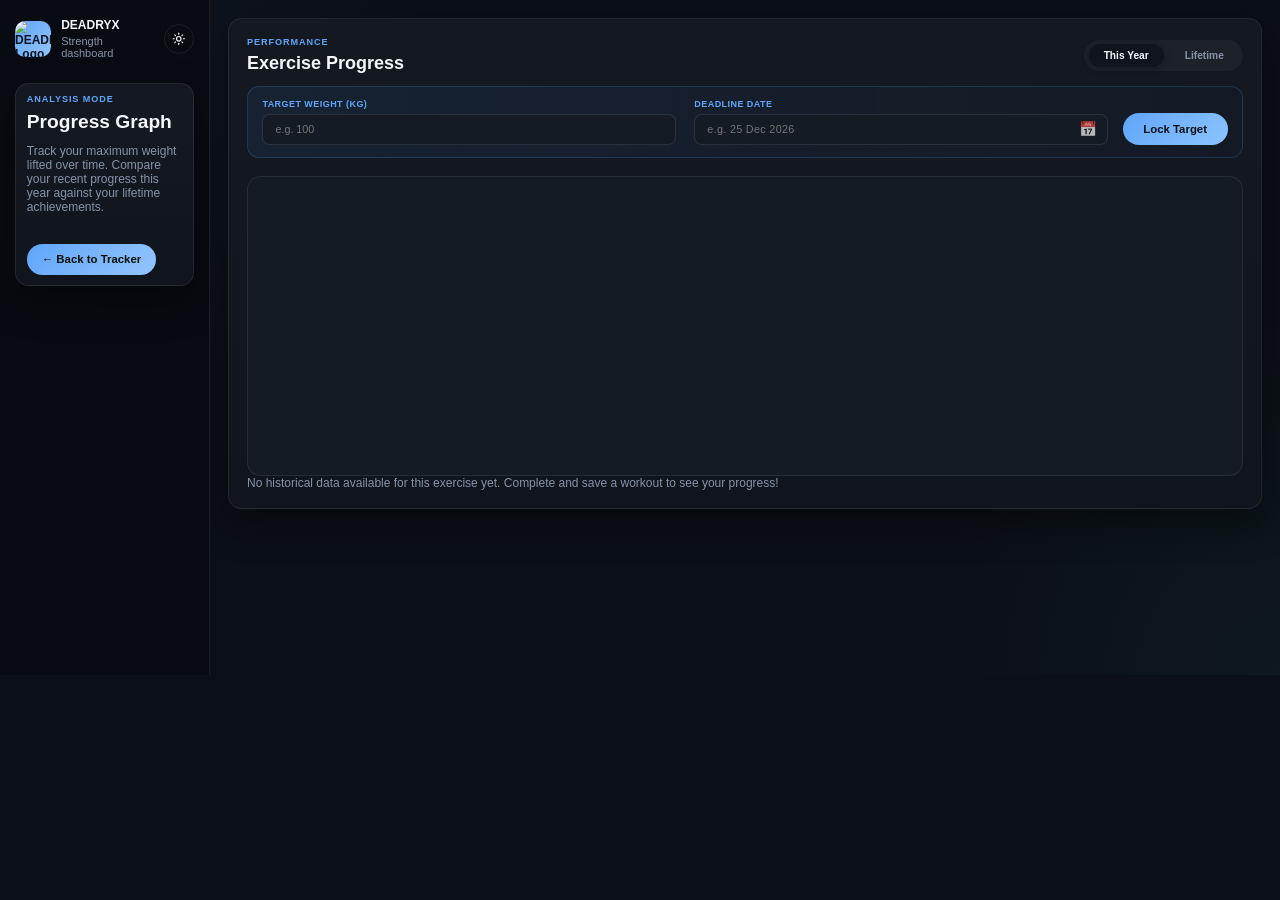
==== commit 4a0c14dc: "Add files via upload" ====
--- a/analysis.html
+++ b/analysis.html
@@ -4,6 +4,13 @@
   <meta charset="UTF-8" />
   <meta name="viewport" content="width=device-width, initial-scale=1.0" />
   <meta name="theme-color" content="#0b0f16" />
+
+  <!-- Security Headers -->
+  <meta http-equiv="X-Frame-Options" content="SAMEORIGIN" />
+  <meta http-equiv="X-Content-Type-Options" content="nosniff" />
+  <meta name="referrer" content="strict-origin-when-cross-origin" />
+  <meta http-equiv="Permissions-Policy" content="camera=(), microphone=(), geolocation=(), payment=()" />
+  <meta http-equiv="Content-Security-Policy" content="default-src 'self'; script-src 'self' https://apis.google.com https://accounts.google.com https://cdn.jsdelivr.net 'unsafe-inline'; style-src 'self' https://fonts.googleapis.com 'unsafe-inline'; font-src 'self' https://fonts.gstatic.com; img-src 'self' https://*.googleusercontent.com https://*.google.com data: blob:; connect-src 'self' https://www.googleapis.com https://accounts.google.com https://apis.google.com https://oauth2.googleapis.com https://*.googleapis.com; frame-src https://accounts.google.com https://content.googleapis.com;" />
   <link rel="manifest" href="manifest.json" />
   <link rel="icon" type="image/png" href="favicon.png" />
   <link rel="apple-touch-icon" href="icon-192.png" />
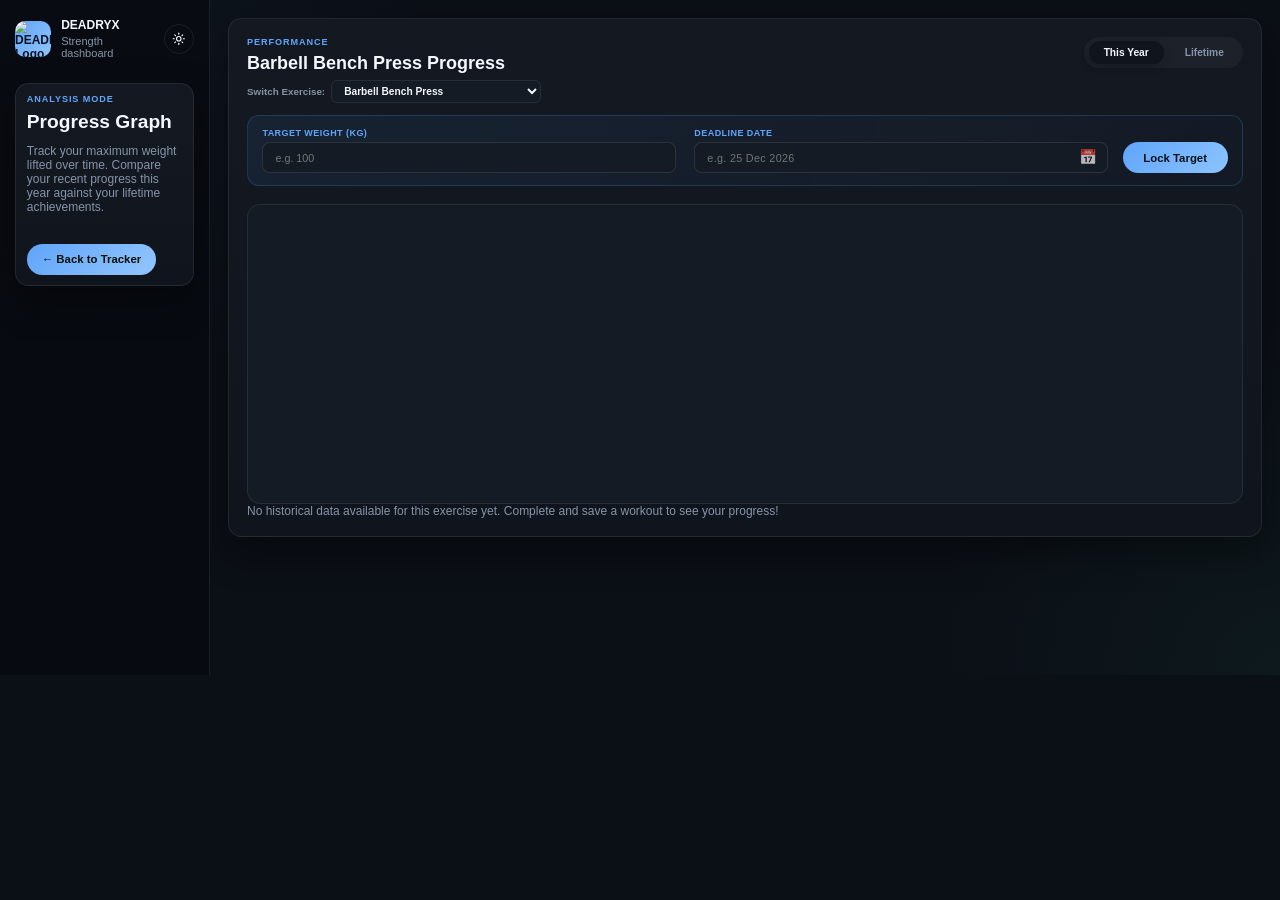
==== commit a214b810: "Add files via upload" ====
--- a/analysis.html
+++ b/analysis.html
@@ -98,11 +98,15 @@
     <main class="main-content">
       <section class="panel day-panel">
         <div class="section-head">
-          <div>
+          <div style="flex: 1; min-width: 220px;">
             <p class="panel-kicker">Performance</p>
             <h2 id="exerciseTitle">Exercise Analysis</h2>
+            <div class="exercise-selector-bar" style="margin-top: 0.5rem; display: flex; align-items: center; gap: 0.5rem;">
+              <label for="exerciseSelect" class="exercise-select-label" style="font-size: 0.82rem; font-weight: 600; color: var(--muted);">Switch Exercise:</label>
+              <select id="exerciseSelect" class="exercise-select-input" aria-label="Select exercise to analyze" style="flex: 1; max-width: 280px; padding: 0.4rem 0.75rem; border-radius: 8px; border: 1px solid var(--border); background: var(--panel-2); color: var(--text); font-family: inherit; font-size: 0.85rem; font-weight: 600;"></select>
+            </div>
           </div>
-          <div class="toggle-group">
+          <div class="toggle-group" style="align-self: flex-start;">
             <button class="toggle-btn active" id="btnThisYear">This Year</button>
             <button class="toggle-btn" id="btnLifetime">Lifetime</button>
           </div>
@@ -136,25 +140,25 @@
 
     <!-- Mobile Bottom Navigation -->
     <nav class="mobile-bottom-nav" id="mobileBottomNav">
-      <a href="index.html" class="bottom-nav-item" data-nav="dashboard">
+      <a href="index.html" class="bottom-nav-item">
         <svg width="22" height="22" viewBox="0 0 24 24" fill="none" stroke="currentColor" stroke-width="2" stroke-linecap="round" stroke-linejoin="round"><path d="m3 9 9-7 9 7v11a2 2 0 0 1-2 2H5a2 2 0 0 1-2-2z"/><polyline points="9 22 9 12 15 12 15 22"/></svg>
         <span>Dashboard</span>
       </a>
-      <a href="index.html" class="bottom-nav-item" data-nav="plan">
-        <svg width="22" height="22" viewBox="0 0 24 24" fill="none" stroke="currentColor" stroke-width="2" stroke-linecap="round" stroke-linejoin="round"><rect width="18" height="18" x="3" y="4" rx="2" ry="2"/><line x1="16" x2="16" y1="2" y2="6"/><line x1="8" x2="8" y1="2" y2="6"/><line x1="3" x2="21" y1="10" y2="10"/></svg>
-        <span>Plan</span>
+      <a href="analysis.html" class="bottom-nav-item active">
+        <svg width="22" height="22" viewBox="0 0 24 24" fill="none" stroke="currentColor" stroke-width="2" stroke-linecap="round" stroke-linejoin="round"><line x1="12" x2="12" y1="20" y2="10"/><line x1="18" x2="18" y1="20" y2="4"/><line x1="6" x2="6" y1="20" y2="16"/></svg>
+        <span>Analytics</span>
       </a>
-      <a href="index.html" class="bottom-nav-item" data-nav="log">
+      <a href="notes.html" class="bottom-nav-item">
         <svg width="22" height="22" viewBox="0 0 24 24" fill="none" stroke="currentColor" stroke-width="2" stroke-linecap="round" stroke-linejoin="round"><path d="M14.5 2H6a2 2 0 0 0-2 2v16a2 2 0 0 0 2 2h12a2 2 0 0 0 2-2V7.5L14.5 2z"/><polyline points="14 2 14 8 20 8"/><line x1="16" x2="8" y1="13" y2="13"/><line x1="16" x2="8" y1="17" y2="17"/><line x1="10" x2="8" y1="9" y2="9"/></svg>
-        <span>Log</span>
+        <span>Notes</span>
       </a>
-      <a href="analysis.html" class="bottom-nav-item active" data-nav="progress">
-        <svg width="22" height="22" viewBox="0 0 24 24" fill="none" stroke="currentColor" stroke-width="2" stroke-linecap="round" stroke-linejoin="round"><line x1="12" x2="12" y1="20" y2="10"/><line x1="18" x2="18" y1="20" y2="4"/><line x1="6" x2="6" y1="20" y2="16"/></svg>
-        <span>Progress</span>
+      <a href="memories.html" class="bottom-nav-item">
+        <svg width="22" height="22" viewBox="0 0 24 24" fill="none" stroke="currentColor" stroke-width="2" stroke-linecap="round" stroke-linejoin="round"><rect width="18" height="18" x="3" y="3" rx="2" ry="2"/><circle cx="9" cy="9" r="2"/><path d="m21 15-3.086-3.086a2 2 0 0 0-2.828 0L6 21"/></svg>
+        <span>Memories</span>
       </a>
-      <button class="bottom-nav-item" data-nav="more" id="mobileMenuBtn">
+      <button class="bottom-nav-item" id="mobileMenuBtn">
         <svg width="22" height="22" viewBox="0 0 24 24" fill="none" stroke="currentColor" stroke-width="2" stroke-linecap="round" stroke-linejoin="round"><circle cx="12" cy="12" r="1"/><circle cx="12" cy="5" r="1"/><circle cx="12" cy="19" r="1"/></svg>
-        <span>More</span>
+        <span>Menu</span>
       </button>
     </nav>
   </div>
--- a/styles.css
+++ b/styles.css
@@ -106,6 +106,7 @@
   border: 1px solid var(--border);
   border-radius: var(--radius);
   box-shadow: var(--shadow);
+  padding: 1.4rem 1.5rem;
   transition: border-color 0.3s ease, box-shadow 0.3s ease;
   /* Entrance animation */
   opacity: 0;
@@ -142,28 +143,47 @@
   justify-content: space-between;
   cursor: pointer;
   user-select: none;
+  width: 100%;
 }
 
 .panel-header-toggle .collapse-icon {
-  transition: transform 0.3s ease;
-  color: var(--muted);
-  font-size: 1.2rem;
+  display: inline-flex;
+  align-items: center;
+  justify-content: center;
+  width: 28px;
+  height: 28px;
+  border-radius: 50%;
+  background: rgba(255, 255, 255, 0.05);
+  color: var(--muted);
+  font-size: 0.95rem;
+  transition: all 0.3s ease;
+}
+
+:root[data-theme="light"] .panel-header-toggle .collapse-icon {
+  background: rgba(0, 0, 0, 0.05);
+}
+
+.panel-header-toggle:hover .collapse-icon {
+  color: var(--green);
+  background: var(--green-soft);
 }
 
 .panel.collapsed .collapse-icon {
-  transform: rotate(-90deg);
+  transform: rotate(-180deg);
 }
 
 .panel-collapse-body {
   overflow: hidden;
   max-height: 2000px;
-  transition: max-height 0.4s ease, opacity 0.3s ease;
+  transition: max-height 0.4s ease, opacity 0.3s ease, padding 0.3s ease;
   opacity: 1;
+  padding-top: 0.75rem;
 }
 
 .panel.collapsed .panel-collapse-body {
   max-height: 0;
   opacity: 0;
+  padding-top: 0;
 }
 
 /* Panel hover glow */
@@ -537,12 +557,55 @@
   font-weight: 700;
 }
 
+.lock-status-pill {
+  display: inline-flex;
+  align-items: center;
+  gap: 0.3rem;
+  padding: 0.28rem 0.65rem;
+  border-radius: 999px;
+  font-size: 0.75rem;
+  font-weight: 600;
+  white-space: nowrap;
+}
+
+.lock-status-pill.locked {
+  background: rgba(239, 68, 68, 0.12);
+  color: #f87171;
+  border: 1px solid rgba(239, 68, 68, 0.25);
+}
+
+.lock-status-pill.editing {
+  background: rgba(245, 158, 11, 0.15);
+  color: #fbbf24;
+  border: 1px solid rgba(245, 158, 11, 0.3);
+  animation: pulseEditPill 2s infinite ease-in-out;
+}
+
+.lock-status-pill.active {
+  background: rgba(54, 226, 138, 0.12);
+  color: var(--green);
+  border: 1px solid rgba(54, 226, 138, 0.25);
+}
+
+@keyframes pulseEditPill {
+  0%, 100% { opacity: 1; }
+  50% { opacity: 0.7; }
+}
+
+.field-input:disabled {
+  opacity: 0.55;
+  cursor: not-allowed;
+  background: rgba(255, 255, 255, 0.02);
+  border-color: rgba(255, 255, 255, 0.05);
+}
+
 .sets-table {
   overflow-x: auto;
+  -webkit-overflow-scrolling: touch;
 }
 
 .table-grid {
-  min-width: 100%;
+  min-width: 580px;
   display: grid;
   gap: 0.4rem;
 }
@@ -550,8 +613,8 @@
 .table-head,
 .set-row {
   display: grid;
-  grid-template-columns: 90px 1.2fr 1fr 1fr;
-  gap: 0.75rem;
+  grid-template-columns: 90px 1.2fr 1fr 0.7fr 0.65fr 0.65fr;
+  gap: 0.5rem;
   align-items: center;
 }
 
@@ -750,6 +813,39 @@
 
 .analysis-btn:hover {
   background: var(--green-soft);
+}
+
+/* Exercise Selector Bar (Analytics & Notes) */
+.exercise-selector-bar {
+  display: flex;
+  align-items: center;
+  gap: 0.5rem;
+  flex-wrap: wrap;
+}
+
+.exercise-select-label {
+  font-size: 0.82rem;
+  font-weight: 600;
+  color: var(--muted);
+}
+
+.exercise-select-input {
+  padding: 0.4rem 0.75rem;
+  border-radius: 8px;
+  border: 1px solid var(--border);
+  background: var(--panel-2);
+  color: var(--text);
+  font-family: inherit;
+  font-size: 0.85rem;
+  font-weight: 600;
+  cursor: pointer;
+  transition: border-color 0.2s ease, box-shadow 0.2s ease;
+}
+
+.exercise-select-input:focus {
+  outline: none;
+  border-color: var(--green);
+  box-shadow: 0 0 0 2px var(--green-soft);
 }
 
 .chart-container {
@@ -1270,6 +1366,7 @@
   transition: all 0.25s ease;
   position: relative;
   letter-spacing: 0.02em;
+  text-decoration: none;
 }
 
 .bottom-nav-item svg {
@@ -1373,8 +1470,12 @@
     min-width: 100%;
   }
   .table-head, .set-row {
-    grid-template-columns: 75px 1.2fr 1fr 1fr;
-    gap: 0.5rem;
+    grid-template-columns: 65px 1fr 0.9fr 0.6fr 0.6fr 0.55fr;
+    gap: 0.35rem;
+  }
+  .table-head span:nth-child(5),
+  .table-head span:nth-child(6) {
+    font-size: 0.65rem;
   }
 }
 
@@ -1689,48 +1790,72 @@
 /* ========== STATS SUMMARY ========== */
 .stats-tabs {
   display: inline-flex;
-  gap: 0.4rem;
+  gap: 0.35rem;
   background: rgba(255, 255, 255, 0.04);
   padding: 0.3rem;
   border-radius: 999px;
-  margin-bottom: 1rem;
+  margin-bottom: 1.25rem;
+  border: 1px solid var(--border);
 }
 
 :root[data-theme="light"] .stats-tabs {
   background: rgba(0, 0, 0, 0.05);
+  border-color: rgba(0, 0, 0, 0.06);
 }
 
 .stats-tab {
   border: 0;
   background: transparent;
   color: var(--muted);
-  padding: 0.5rem 1.2rem;
+  padding: 0.45rem 1.2rem;
   border-radius: 999px;
   font-weight: 600;
-  font-size: 0.85rem;
+  font-size: 0.82rem;
   cursor: pointer;
   transition: all 0.2s ease;
 }
 
 .stats-tab.active {
-  background: var(--panel);
+  background: var(--panel-2);
   color: var(--text);
   box-shadow: 0 4px 12px rgba(0, 0, 0, 0.2);
+}
+
+:root[data-theme="light"] .stats-tab.active {
+  background: #ffffff;
+  color: var(--text);
+  box-shadow: 0 2px 8px rgba(0, 0, 0, 0.08);
 }
 
 .stats-grid {
   display: grid;
   grid-template-columns: repeat(4, 1fr);
-  gap: 0.8rem;
+  gap: 0.85rem;
 }
 
 .stat-card {
   background: var(--panel-2);
   border: 1px solid var(--border);
   border-radius: 16px;
-  padding: 1.1rem 1rem;
+  padding: 1.2rem 1rem;
   text-align: center;
   transition: all 0.25s ease;
+  display: flex;
+  flex-direction: column;
+  align-items: center;
+  justify-content: center;
+}
+
+:root[data-theme="light"] .stat-card {
+  background: #f8fafc;
+  border-color: rgba(0, 0, 0, 0.08);
+  box-shadow: 0 2px 6px rgba(0, 0, 0, 0.02);
+}
+
+:root[data-theme="light"] .stat-card:hover {
+  background: #ffffff;
+  border-color: var(--green);
+  box-shadow: 0 4px 16px rgba(59, 130, 246, 0.12);
 }
 
 .stat-card:hover {
@@ -1748,15 +1873,29 @@
   font-weight: 800;
   color: var(--green);
   line-height: 1;
-  margin-bottom: 0.25rem;
+  margin-bottom: 0.35rem;
 }
 
 .stat-label {
-  font-size: 0.75rem;
+  font-size: 0.72rem;
   color: var(--muted);
   text-transform: uppercase;
   letter-spacing: 0.08em;
-  font-weight: 600;
+  font-weight: 700;
+}
+
+@media (max-width: 768px) {
+  .stats-grid {
+    grid-template-columns: repeat(2, 1fr);
+    gap: 0.75rem;
+  }
+}
+
+@media (max-width: 480px) {
+  .stats-grid {
+    grid-template-columns: 1fr 1fr;
+    gap: 0.6rem;
+  }
 }
 
 
@@ -2475,6 +2614,7 @@
 
 /* --- Media Card --- */
 .media-card {
+  position: relative;
   background: var(--panel-2);
   border: 1px solid var(--border);
   border-radius: 16px;
@@ -2484,6 +2624,47 @@
               border-color 0.3s ease;
   cursor: pointer;
   animation: fadeInUp 0.45s ease forwards;
+}
+
+.media-delete-btn {
+  position: absolute;
+  top: 10px;
+  right: 10px;
+  width: 30px;
+  height: 30px;
+  border-radius: 50%;
+  background: rgba(11, 15, 22, 0.75);
+  backdrop-filter: blur(8px);
+  -webkit-backdrop-filter: blur(8px);
+  border: 1px solid rgba(255, 255, 255, 0.15);
+  color: var(--muted);
+  font-size: 1.2rem;
+  line-height: 1;
+  display: grid;
+  place-items: center;
+  cursor: pointer;
+  z-index: 10;
+  transition: all 0.2s ease;
+  opacity: 0.85;
+}
+
+.media-delete-btn:hover {
+  background: rgba(239, 68, 68, 0.95);
+  color: #fff;
+  border-color: rgba(239, 68, 68, 1);
+  transform: scale(1.1);
+  opacity: 1;
+}
+
+:root[data-theme="light"] .media-delete-btn {
+  background: rgba(255, 255, 255, 0.85);
+  border-color: rgba(0, 0, 0, 0.12);
+  color: #475569;
+}
+
+:root[data-theme="light"] .media-delete-btn:hover {
+  background: rgba(239, 68, 68, 0.95);
+  color: #fff;
 }
 
 .media-card:hover {
@@ -3090,6 +3271,7 @@
 
 /* --- Go Premium Badge Card --- */
 .go-premium-card {
+  flex-shrink: 0;
   background: linear-gradient(135deg, rgba(96, 165, 250, 0.08), rgba(52, 211, 153, 0.03));
   border: 1px solid rgba(96, 165, 250, 0.15);
   border-radius: 16px;
@@ -3097,6 +3279,12 @@
   position: relative;
   overflow: hidden;
   margin-top: auto;
+}
+
+:root[data-theme="light"] .go-premium-card {
+  background: #ffffff;
+  border-color: rgba(0, 0, 0, 0.08);
+  box-shadow: 0 2px 8px rgba(0, 0, 0, 0.04);
 }
 
 .go-premium-card::before {
@@ -3279,16 +3467,20 @@
   min-height: auto;
   display: flex;
   flex-direction: column;
-  align-items: flex-start;
+  align-items: center;
+  text-align: center;
 }
 .quote-content {
   padding: 0;
   min-height: auto;
-  justify-content: flex-start;
+  justify-content: center;
+  align-items: center;
+  text-align: center;
   width: 100%;
 }
 .quote-text {
-  text-align: left;
+  text-align: center;
+  width: 100%;
 }
 .quote-text .q-hero {
   font-size: 1.65rem;
@@ -3297,18 +3489,21 @@
   letter-spacing: -0.02em;
   color: var(--text);
   margin-bottom: 0.4rem;
+  text-align: center;
 }
 .quote-text .q-sub {
   font-size: 0.95rem;
   color: var(--muted);
   line-height: 1.6;
   margin-top: 0;
+  text-align: center;
 }
 .quote-text .q-author {
   font-size: 0.8rem;
   color: var(--muted);
-  display: inline-block;
-  margin-left: 0.5rem;
+  display: block;
+  margin: 0.4rem auto 0;
+  text-align: center;
 }
 
 /* --- Today's Training Banner Peak Card --- */
@@ -3653,13 +3848,125 @@
   border-radius: 8px;
 }
 
-.about-footer-details {
-  margin-top: 1rem;
-  padding-top: 0.8rem;
-  border-top: 1px solid var(--border);
+/* ---- Precedent-inspired Minimal Footer ---- */
+.about-minimal-footer {
   display: flex;
   flex-direction: column;
-  gap: 0.35rem;
+  align-items: center;
+  gap: 0.75rem;
+  margin-top: 2.5rem;
+  padding: 2.5rem 1rem 1.5rem;
+  position: relative;
+  text-align: center;
+}
+
+/* Gradient background fade — matches the reference image */
+.about-minimal-footer::before {
+  content: "";
+  position: absolute;
+  inset: 0;
+  border-radius: 20px 20px 0 0;
+  background: linear-gradient(180deg,
+    transparent 0%,
+    rgba(96, 165, 250, 0.03) 30%,
+    rgba(96, 165, 250, 0.08) 70%,
+    rgba(96, 165, 250, 0.12) 100%
+  );
+  pointer-events: none;
+  z-index: 0;
+}
+
+:root[data-theme="light"] .about-minimal-footer::before {
+  background: linear-gradient(180deg,
+    transparent 0%,
+    rgba(59, 130, 246, 0.04) 30%,
+    rgba(59, 130, 246, 0.08) 70%,
+    rgba(147, 197, 253, 0.18) 100%
+  );
+}
+
+.about-minimal-footer > * {
+  position: relative;
+  z-index: 1;
+}
+
+.about-attribution {
+  margin: 0;
+  font-size: 0.88rem;
+  color: var(--muted);
+  letter-spacing: 0.01em;
+}
+
+.about-attribution strong {
+  color: var(--text);
+  font-weight: 700;
+}
+
+/* Buy me a coffee button */
+.buy-coffee-btn {
+  display: inline-flex;
+  align-items: center;
+  gap: 0.5rem;
+  padding: 0.55rem 1.2rem;
+  font-size: 0.82rem;
+  font-weight: 600;
+  color: var(--text);
+  text-decoration: none;
+  background: var(--panel-2);
+  border: 1px solid var(--border);
+  border-radius: 999px;
+  transition: all 0.3s ease;
+  cursor: pointer;
+  box-shadow: 0 2px 8px rgba(0, 0, 0, 0.06);
+}
+
+.buy-coffee-btn:hover {
+  border-color: rgba(251, 191, 36, 0.5);
+  background: rgba(251, 191, 36, 0.08);
+  transform: translateY(-2px);
+  box-shadow: 0 4px 16px rgba(251, 191, 36, 0.15);
+}
+
+:root[data-theme="light"] .buy-coffee-btn {
+  background: #ffffff;
+  border-color: rgba(0, 0, 0, 0.1);
+  box-shadow: 0 1px 4px rgba(0, 0, 0, 0.06);
+}
+
+:root[data-theme="light"] .buy-coffee-btn:hover {
+  border-color: rgba(251, 191, 36, 0.6);
+  background: rgba(251, 191, 36, 0.06);
+  box-shadow: 0 4px 16px rgba(251, 191, 36, 0.12);
+}
+
+.coffee-icon {
+  font-size: 1rem;
+}
+
+/* Legal links */
+.about-legal-links {
+  display: flex;
+  align-items: center;
+  gap: 0.5rem;
+  margin-top: 0.25rem;
+}
+
+.about-legal-links a {
+  color: var(--muted);
+  text-decoration: none;
+  font-size: 0.75rem;
+  transition: color 0.2s ease;
+}
+
+.about-legal-links a:hover {
+  color: var(--green);
+  text-decoration: underline;
+}
+
+.legal-dot {
+  color: var(--muted);
+  opacity: 0.5;
+  font-size: 0.75rem;
 }
 
 .about-footer-details .about-copyright {
@@ -3696,4 +4003,884 @@
   }
 }
 
-
+/* --- Sidebar About Card --- */
+.sidebar-about-card {
+  flex-shrink: 0;
+  margin-top: 0.75rem;
+  padding: 1rem 0.85rem;
+  background: var(--panel-2);
+  border: 1px solid var(--border);
+  border-radius: 16px;
+  display: flex;
+  flex-direction: column;
+  gap: 0.5rem;
+}
+
+:root[data-theme="light"] .sidebar-about-card {
+  background: #f8fafc;
+  border-color: rgba(0, 0, 0, 0.08);
+}
+
+.sidebar-about-header {
+  display: flex;
+  align-items: center;
+  justify-content: space-between;
+}
+
+.sidebar-about-badge {
+  font-size: 0.7rem;
+  font-weight: 700;
+  text-transform: uppercase;
+  letter-spacing: 0.06em;
+  color: var(--green);
+}
+
+.sidebar-about-desc {
+  margin: 0;
+  font-size: 0.76rem;
+  color: var(--muted);
+  line-height: 1.4;
+}
+
+.sidebar-about-desc strong {
+  color: var(--text);
+}
+
+.sidebar-about-author {
+  margin: 0.1rem 0 0;
+  font-size: 0.78rem;
+  color: var(--muted);
+}
+
+.sidebar-about-author strong {
+  color: var(--text);
+  font-weight: 700;
+}
+
+.sidebar-coffee-btn {
+  display: flex;
+  align-items: center;
+  justify-content: center;
+  gap: 0.4rem;
+  padding: 0.45rem 0.75rem;
+  font-size: 0.78rem;
+  font-weight: 600;
+  color: var(--text);
+  text-decoration: none;
+  background: var(--panel);
+  border: 1px solid var(--border);
+  border-radius: 999px;
+  transition: all 0.25s ease;
+  box-shadow: 0 2px 6px rgba(0, 0, 0, 0.08);
+  margin-top: 0.15rem;
+}
+
+.sidebar-coffee-btn:hover {
+  border-color: rgba(251, 191, 36, 0.5);
+  background: rgba(251, 191, 36, 0.1);
+  color: #fbbf24;
+  transform: translateY(-1px);
+}
+
+:root[data-theme="light"] .sidebar-coffee-btn {
+  background: #ffffff;
+  border-color: rgba(0, 0, 0, 0.12);
+}
+
+:root[data-theme="light"] .sidebar-coffee-btn:hover {
+  border-color: rgba(245, 158, 11, 0.6);
+  background: rgba(245, 158, 11, 0.08);
+  color: #d97706;
+}
+
+.sidebar-about-links {
+  display: flex;
+  align-items: center;
+  justify-content: center;
+  gap: 0.4rem;
+  font-size: 0.72rem;
+  margin-top: 0.1rem;
+}
+
+.sidebar-about-links a {
+  color: var(--muted);
+  text-decoration: none;
+  transition: color 0.2s ease;
+}
+
+.sidebar-about-links a:hover {
+  color: var(--green);
+}
+
+.sidebar-about-copy {
+  margin: 0;
+  text-align: center;
+  font-size: 0.68rem;
+  color: var(--muted);
+  opacity: 0.7;
+}
+
+
+/* ==================== PRO TOOLS: FLOATING REST TIMER ==================== */
+.rest-timer-widget {
+  position: fixed;
+  bottom: 85px;
+  left: 16px;
+  z-index: 9000;
+  transition: all 0.35s cubic-bezier(0.4, 0, 0.2, 1);
+}
+
+@media (min-width: 769px) {
+  .rest-timer-widget {
+    bottom: 24px;
+    left: auto;
+    right: 24px;
+  }
+}
+
+.timer-collapsed-bar {
+  display: flex;
+  align-items: center;
+  gap: 0.5rem;
+  padding: 0.5rem 0.85rem;
+  background: var(--panel-2);
+  border: 1px solid var(--border);
+  border-radius: 50px;
+  cursor: pointer;
+  color: var(--green);
+  font-weight: 600;
+  font-size: 0.85rem;
+  box-shadow: 0 4px 20px rgba(0, 0, 0, 0.3);
+  backdrop-filter: blur(12px);
+  -webkit-backdrop-filter: blur(12px);
+  transition: all 0.25s ease;
+}
+
+.timer-collapsed-bar:hover {
+  border-color: var(--green);
+  box-shadow: 0 4px 24px rgba(96, 165, 250, 0.2);
+}
+
+.rest-timer-widget.expanded .timer-collapsed-bar {
+  display: none;
+}
+
+.timer-expanded-panel {
+  display: none;
+  flex-direction: column;
+  align-items: center;
+  gap: 0.75rem;
+  padding: 1.25rem;
+  background: var(--panel);
+  border: 1px solid var(--border);
+  border-radius: var(--radius);
+  box-shadow: 0 8px 32px rgba(0, 0, 0, 0.4);
+  backdrop-filter: blur(16px);
+  -webkit-backdrop-filter: blur(16px);
+  min-width: 200px;
+}
+
+.rest-timer-widget.expanded .timer-expanded-panel {
+  display: flex;
+  animation: timerSlideUp 0.3s cubic-bezier(0.4, 0, 0.2, 1);
+}
+
+@keyframes timerSlideUp {
+  from { opacity: 0; transform: translateY(12px) scale(0.95); }
+  to   { opacity: 1; transform: translateY(0) scale(1); }
+}
+
+/* Progress Ring */
+.timer-ring-container {
+  position: relative;
+  width: 90px;
+  height: 90px;
+}
+
+.timer-progress-svg {
+  width: 100%;
+  height: 100%;
+  transform: rotate(-90deg);
+}
+
+.timer-progress-ring-bg {
+  fill: none;
+  stroke: var(--border);
+  stroke-width: 4;
+}
+
+.timer-progress-ring-fill {
+  fill: none;
+  stroke: var(--green);
+  stroke-width: 4;
+  stroke-linecap: round;
+  stroke-dasharray: 226.19; /* 2 * PI * 36 */
+  stroke-dashoffset: 226.19;
+  transition: stroke-dashoffset 0.8s ease;
+}
+
+.timer-ring-inner {
+  position: absolute;
+  inset: 0;
+  display: flex;
+  flex-direction: column;
+  align-items: center;
+  justify-content: center;
+}
+
+.timer-time {
+  font-size: 1.35rem;
+  font-weight: 700;
+  color: var(--text);
+  font-variant-numeric: tabular-nums;
+}
+
+.timer-status {
+  font-size: 0.65rem;
+  color: var(--muted);
+  text-transform: uppercase;
+  letter-spacing: 0.05em;
+  font-weight: 600;
+}
+
+/* Timer Controls */
+.timer-controls {
+  display: flex;
+  align-items: center;
+  gap: 0.4rem;
+}
+
+.timer-ctrl-btn {
+  width: 36px;
+  height: 36px;
+  border-radius: 50%;
+  border: 1px solid var(--border);
+  background: var(--panel-2);
+  color: var(--text);
+  cursor: pointer;
+  display: grid;
+  place-items: center;
+  font-size: 0.7rem;
+  font-weight: 700;
+  transition: all 0.2s ease;
+}
+
+.timer-ctrl-btn:hover {
+  border-color: var(--green);
+  background: var(--green-soft);
+  color: var(--green);
+}
+
+.timer-play-btn {
+  width: 42px;
+  height: 42px;
+  background: var(--green);
+  color: #fff;
+  border-color: var(--green);
+}
+
+.timer-play-btn:hover {
+  background: var(--green);
+  color: #fff;
+  transform: scale(1.05);
+}
+
+/* Timer Presets */
+.timer-presets {
+  display: flex;
+  gap: 0.3rem;
+  flex-wrap: wrap;
+  justify-content: center;
+}
+
+.timer-preset-btn {
+  padding: 0.25rem 0.55rem;
+  border-radius: 20px;
+  border: 1px solid var(--border);
+  background: transparent;
+  color: var(--muted);
+  font-size: 0.7rem;
+  font-weight: 600;
+  cursor: pointer;
+  transition: all 0.2s ease;
+}
+
+.timer-preset-btn:hover,
+.timer-preset-btn.active {
+  border-color: var(--green);
+  color: var(--green);
+  background: var(--green-soft);
+}
+
+.timer-minimize-btn {
+  background: none;
+  border: none;
+  color: var(--muted);
+  cursor: pointer;
+  font-size: 0.85rem;
+  padding: 0.2rem 0.6rem;
+  border-radius: 8px;
+  transition: color 0.2s;
+}
+
+.timer-minimize-btn:hover {
+  color: var(--text);
+}
+
+/* Timer Complete Flash */
+.timer-complete-flash .timer-expanded-panel {
+  animation: timerFlash 0.3s ease 3;
+}
+
+@keyframes timerFlash {
+  0%, 100% { border-color: var(--border); }
+  50% { border-color: var(--green); box-shadow: 0 0 20px rgba(96, 165, 250, 0.3); }
+}
+
+
+/* ==================== PRO TOOLS: FLOATING ACTION BUTTONS ==================== */
+.tools-fab-container {
+  position: fixed;
+  bottom: 85px;
+  right: 16px;
+  z-index: 8999;
+  display: flex;
+  flex-direction: column;
+  align-items: flex-end;
+  gap: 0.5rem;
+}
+
+@media (min-width: 769px) {
+  .tools-fab-container {
+    bottom: 24px;
+    right: 90px;
+  }
+}
+
+.tools-fab-trigger {
+  width: 48px;
+  height: 48px;
+  border-radius: 50%;
+  background: var(--panel-2);
+  border: 1px solid var(--border);
+  color: var(--green);
+  cursor: pointer;
+  display: grid;
+  place-items: center;
+  box-shadow: 0 4px 20px rgba(0, 0, 0, 0.3);
+  backdrop-filter: blur(12px);
+  -webkit-backdrop-filter: blur(12px);
+  transition: all 0.25s ease;
+}
+
+.tools-fab-trigger:hover {
+  border-color: var(--green);
+  transform: scale(1.05);
+  box-shadow: 0 4px 24px rgba(96, 165, 250, 0.2);
+}
+
+.tools-fab-container.open .tools-fab-trigger {
+  transform: rotate(45deg);
+  background: var(--green);
+  color: #fff;
+  border-color: var(--green);
+}
+
+.tools-fab-menu {
+  display: none;
+  flex-direction: column;
+  gap: 0.4rem;
+  align-items: flex-end;
+}
+
+.tools-fab-container.open .tools-fab-menu {
+  display: flex;
+  animation: fabMenuIn 0.25s cubic-bezier(0.4, 0, 0.2, 1);
+}
+
+@keyframes fabMenuIn {
+  from { opacity: 0; transform: translateY(8px) scale(0.9); }
+  to   { opacity: 1; transform: translateY(0) scale(1); }
+}
+
+.tools-fab-item {
+  display: flex;
+  align-items: center;
+  gap: 0.4rem;
+  padding: 0.45rem 0.85rem;
+  border-radius: 24px;
+  border: 1px solid var(--border);
+  background: var(--panel);
+  color: var(--text);
+  cursor: pointer;
+  font-size: 0.78rem;
+  font-weight: 600;
+  white-space: nowrap;
+  box-shadow: 0 2px 12px rgba(0, 0, 0, 0.2);
+  backdrop-filter: blur(12px);
+  -webkit-backdrop-filter: blur(12px);
+  transition: all 0.2s ease;
+}
+
+.tools-fab-item:hover {
+  border-color: var(--green);
+  background: var(--green-soft);
+  color: var(--green);
+}
+
+
+/* ==================== PRO TOOLS: MODALS ==================== */
+.tools-modal.active {
+  display: flex;
+}
+
+.tools-modal-content {
+  max-height: 90vh;
+  overflow-y: auto;
+}
+
+.tools-modal-header {
+  display: flex;
+  align-items: center;
+  justify-content: space-between;
+  margin-bottom: 1rem;
+  padding-bottom: 0.75rem;
+  border-bottom: 1px solid var(--border);
+}
+
+.tools-modal-header h3 {
+  margin: 0;
+  font-size: 1.1rem;
+  color: var(--text);
+}
+
+.tools-modal-body {
+  padding: 0.5rem 0;
+}
+
+.tools-input-group {
+  margin-bottom: 0.6rem;
+}
+
+.tools-input-group label {
+  display: block;
+  font-size: 0.72rem;
+  font-weight: 600;
+  color: var(--muted);
+  text-transform: uppercase;
+  letter-spacing: 0.04em;
+  margin-bottom: 0.3rem;
+}
+
+.tools-calc-btn {
+  margin-top: 0.4rem;
+  margin-bottom: 0.6rem;
+}
+
+.tools-result {
+  min-height: 20px;
+}
+
+.tools-error {
+  color: var(--red);
+  font-size: 0.82rem;
+  font-weight: 500;
+  margin: 0.5rem 0;
+  padding: 0.5rem 0.75rem;
+  background: rgba(248, 113, 113, 0.1);
+  border-radius: 8px;
+  border: 1px solid rgba(248, 113, 113, 0.2);
+}
+
+.tools-info {
+  color: var(--muted);
+  font-size: 0.82rem;
+  margin: 0.5rem 0;
+  padding: 0.5rem 0.75rem;
+  background: var(--panel-2);
+  border-radius: 8px;
+  border: 1px solid var(--border);
+}
+
+.tools-divider {
+  height: 1px;
+  background: var(--border);
+  margin: 0.75rem 0;
+}
+
+
+/* ==================== BARBELL PLATE VISUAL ==================== */
+.plate-visual {
+  display: flex;
+  align-items: center;
+  gap: 0;
+  padding: 1rem 0.5rem;
+  margin-top: 0.75rem;
+  overflow-x: auto;
+  justify-content: center;
+}
+
+.plate-bar-end {
+  width: 60px;
+  height: 8px;
+  background: linear-gradient(to right, #6b7280, #9ca3af);
+  border-radius: 4px 0 0 4px;
+  flex-shrink: 0;
+}
+
+.plate-collar {
+  width: 14px;
+  height: 18px;
+  background: linear-gradient(to bottom, #d1d5db, #9ca3af);
+  border-radius: 2px;
+  flex-shrink: 0;
+}
+
+.plate-disc {
+  width: 20px;
+  min-width: 18px;
+  border-radius: 3px;
+  display: grid;
+  place-items: center;
+  font-size: 0.55rem;
+  font-weight: 800;
+  flex-shrink: 0;
+  writing-mode: vertical-rl;
+  text-orientation: mixed;
+  text-align: center;
+  box-shadow: 1px 0 3px rgba(0, 0, 0, 0.3);
+}
+
+.plate-sleeve-end {
+  width: 24px;
+  height: 6px;
+  background: linear-gradient(to right, #9ca3af, #6b7280);
+  border-radius: 0 3px 3px 0;
+  flex-shrink: 0;
+}
+
+.plate-visual-empty {
+  text-align: center;
+  color: var(--muted);
+  font-size: 0.82rem;
+  padding: 1rem;
+  font-style: italic;
+}
+
+.plate-result-summary {
+  display: flex;
+  justify-content: space-between;
+  align-items: center;
+  padding: 0.4rem 0;
+  font-size: 0.82rem;
+}
+
+.plate-result-label {
+  color: var(--muted);
+  font-weight: 500;
+}
+
+.plate-result-value {
+  color: var(--text);
+  font-weight: 700;
+}
+
+
+/* ==================== WARMUP LADDER ==================== */
+.warmup-ladder {
+  display: flex;
+  flex-direction: column;
+  gap: 0.4rem;
+  margin-top: 0.75rem;
+}
+
+.warmup-step {
+  display: flex;
+  align-items: center;
+  gap: 0.6rem;
+  padding: 0.5rem 0.75rem;
+  background: var(--panel-2);
+  border: 1px solid var(--border);
+  border-radius: 10px;
+  transition: border-color 0.2s;
+}
+
+.warmup-step:hover {
+  border-color: var(--green);
+}
+
+.warmup-step-working {
+  background: var(--green-soft);
+  border-color: var(--green);
+}
+
+.warmup-step-num {
+  width: 24px;
+  height: 24px;
+  border-radius: 50%;
+  background: var(--green-soft);
+  color: var(--green);
+  display: grid;
+  place-items: center;
+  font-size: 0.7rem;
+  font-weight: 700;
+  flex-shrink: 0;
+}
+
+.warmup-step-info {
+  flex: 1;
+  font-size: 0.82rem;
+  color: var(--text);
+  display: flex;
+  align-items: center;
+  gap: 0.4rem;
+  flex-wrap: wrap;
+}
+
+.warmup-label {
+  color: var(--muted);
+  font-size: 0.72rem;
+  font-style: italic;
+}
+
+.warmup-pct {
+  margin-left: auto;
+  font-size: 0.7rem;
+  font-weight: 700;
+  color: var(--green);
+  opacity: 0.8;
+}
+
+
+/* ==================== 1RM RESULTS ==================== */
+.e1rm-result-grid {
+  display: grid;
+  grid-template-columns: 1fr 1fr 1fr;
+  gap: 0.5rem;
+  margin-top: 0.75rem;
+}
+
+.e1rm-card {
+  padding: 0.6rem;
+  text-align: center;
+  background: var(--panel-2);
+  border: 1px solid var(--border);
+  border-radius: 10px;
+}
+
+.e1rm-primary {
+  background: var(--green-soft);
+  border-color: var(--green);
+}
+
+.e1rm-label {
+  display: block;
+  font-size: 0.65rem;
+  color: var(--muted);
+  text-transform: uppercase;
+  font-weight: 600;
+  letter-spacing: 0.04em;
+  margin-bottom: 0.2rem;
+}
+
+.e1rm-value {
+  display: block;
+  font-size: 1rem;
+  font-weight: 800;
+  color: var(--text);
+}
+
+.e1rm-primary .e1rm-value {
+  color: var(--green);
+}
+
+.e1rm-pct-grid {
+  display: grid;
+  grid-template-columns: repeat(4, 1fr);
+  gap: 0.3rem;
+}
+
+.e1rm-pct-item {
+  text-align: center;
+  padding: 0.35rem 0.2rem;
+  background: var(--panel-2);
+  border-radius: 6px;
+  border: 1px solid var(--border);
+}
+
+.e1rm-pct-item span {
+  display: block;
+  font-size: 0.6rem;
+  color: var(--muted);
+  font-weight: 600;
+}
+
+.e1rm-pct-item strong {
+  display: block;
+  font-size: 0.78rem;
+  color: var(--text);
+}
+
+
+/* ==================== DOTS SCORE ==================== */
+.dots-result-card {
+  margin-top: 0.75rem;
+  padding: 1rem;
+  background: var(--panel-2);
+  border: 1px solid var(--border);
+  border-radius: 12px;
+  text-align: center;
+}
+
+.dots-total,
+.dots-score {
+  margin-bottom: 0.5rem;
+}
+
+.dots-label {
+  display: block;
+  font-size: 0.65rem;
+  color: var(--muted);
+  text-transform: uppercase;
+  font-weight: 600;
+  letter-spacing: 0.04em;
+}
+
+.dots-value {
+  display: block;
+  font-size: 1.3rem;
+  font-weight: 800;
+  color: var(--text);
+}
+
+.dots-highlight {
+  color: var(--yellow);
+  font-size: 1.6rem;
+}
+
+.dots-breakdown {
+  display: flex;
+  justify-content: center;
+  gap: 0.75rem;
+  margin-top: 0.5rem;
+  font-size: 0.75rem;
+  color: var(--muted);
+  font-weight: 500;
+}
+
+
+/* ==================== SET TYPE BADGES ==================== */
+.set-badge {
+  cursor: pointer;
+  user-select: none;
+  transition: all 0.2s ease;
+  min-width: 56px;
+  text-align: center;
+}
+
+.set-badge:hover {
+  transform: scale(1.05);
+}
+
+.set-badge[data-type="W"] {
+  background: rgba(134, 148, 169, 0.12);
+  color: var(--muted);
+  opacity: 0.7;
+}
+
+.set-badge[data-type="N"] {
+  background: var(--green-soft);
+  color: var(--green);
+}
+
+.set-badge[data-type="D"] {
+  background: rgba(251, 191, 36, 0.12);
+  color: var(--yellow);
+}
+
+.set-badge[data-type="F"] {
+  background: rgba(248, 113, 113, 0.12);
+  color: var(--red);
+}
+
+/* Warmup set row styling — de-emphasized */
+.set-row[data-set-type="W"] {
+  opacity: 0.55;
+}
+
+.set-row[data-set-type="W"] .field-input {
+  border-style: dashed;
+}
+
+
+/* ==================== RPE SELECTOR ==================== */
+.rpe-select {
+  width: 100%;
+  padding: 0.3rem 0.4rem;
+  font-size: 0.72rem;
+  font-weight: 600;
+  border: 1px solid var(--border);
+  border-radius: 6px;
+  background: var(--panel-2);
+  color: var(--text);
+  cursor: pointer;
+  appearance: none;
+  -webkit-appearance: none;
+  background-image: url("data:image/svg+xml,%3Csvg xmlns='http://www.w3.org/2000/svg' width='10' height='10' viewBox='0 0 24 24' fill='none' stroke='%238694a9' stroke-width='2.5'%3E%3Cpolyline points='6 9 12 15 18 9'/%3E%3C/svg%3E");
+  background-repeat: no-repeat;
+  background-position: right 0.35rem center;
+  padding-right: 1.4rem;
+  transition: border-color 0.2s;
+}
+
+.rpe-select:focus {
+  outline: none;
+  border-color: var(--green);
+}
+
+
+/* ==================== E1RM TOOLTIP ==================== */
+.e1rm-inline {
+  display: inline-flex;
+  align-items: center;
+  gap: 0.25rem;
+  font-size: 0.68rem;
+  font-weight: 700;
+  color: var(--accent2);
+  background: var(--accent2-soft);
+  padding: 0.15rem 0.45rem;
+  border-radius: 12px;
+  white-space: nowrap;
+  opacity: 0;
+  transform: translateY(2px);
+  transition: all 0.3s ease;
+}
+
+.e1rm-inline.visible {
+  opacity: 1;
+  transform: translateY(0);
+}
+
+
+/* ==================== PLATE CALC ICON BUTTON ==================== */
+.plate-calc-inline-btn {
+  width: 26px;
+  height: 26px;
+  border-radius: 6px;
+  border: 1px solid var(--border);
+  background: transparent;
+  color: var(--muted);
+  cursor: pointer;
+  display: grid;
+  place-items: center;
+  font-size: 0.7rem;
+  transition: all 0.2s ease;
+  flex-shrink: 0;
+  padding: 0;
+}
+
+.plate-calc-inline-btn:hover {
+  border-color: var(--green);
+  color: var(--green);
+  background: var(--green-soft);
+}
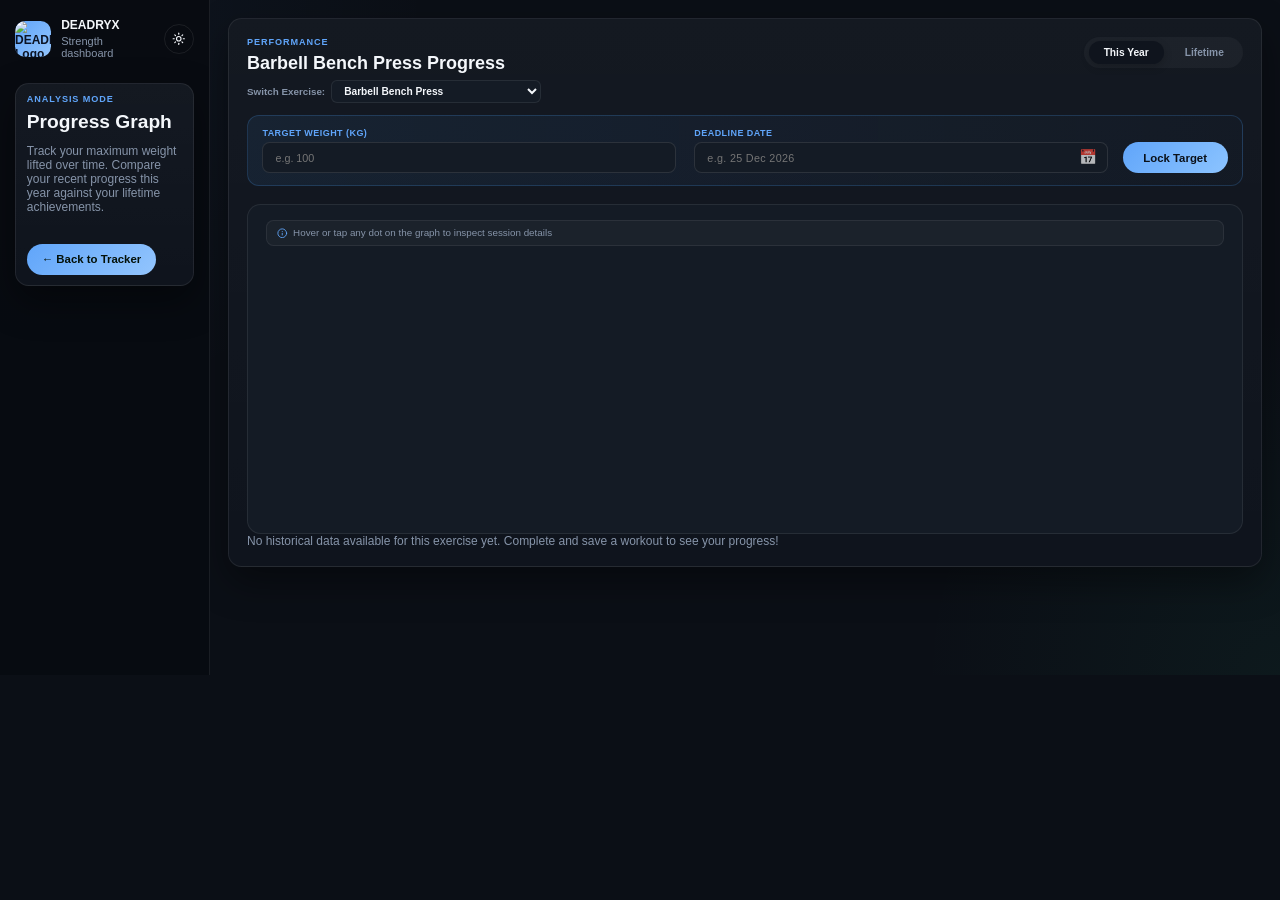
==== commit 7f076fcc: "Add files via upload" ====
--- a/analysis.html
+++ b/analysis.html
@@ -1,4 +1,4 @@
-<!DOCTYPE html>
+﻿<!DOCTYPE html>
 <html lang="en">
 <head>
   <meta charset="UTF-8" />
@@ -19,14 +19,14 @@
   <meta name="keywords" content="workout progress chart, exercise analysis, gym performance tracker, weight lifting progress, fitness analytics, DEADRYX analysis" />
   <meta name="author" content="Bharat Ji Dubey" />
   <meta name="robots" content="index, follow" />
-  <link rel="canonical" href="https://deadryx.netlify.app/analysis.html" />
+  <link rel="canonical" href="https://deadryx.me/analysis.html" />
 
   <!-- Open Graph -->
   <meta property="og:type" content="website" />
-  <meta property="og:url" content="https://deadryx.netlify.app/analysis.html" />
+  <meta property="og:url" content="https://deadryx.me/analysis.html" />
   <meta property="og:title" content="Progress Analysis | DEADRYX Workout Tracker" />
   <meta property="og:description" content="Visualize your gym progress with interactive charts. Track weight lifted over time and set target goals." />
-  <meta property="og:image" content="https://deadryx.netlify.app/logo.png" />
+  <meta property="og:image" content="https://deadryx.me/logo.png" />
   <meta property="og:site_name" content="DEADRYX" />
 
   <!-- Twitter Card -->
@@ -55,14 +55,11 @@
         </div>
       </div>
       <div class="header-actions-group">
-        <button class="mobile-icon-btn" aria-label="Search">
-          <svg width="20" height="20" viewBox="0 0 24 24" fill="none" stroke="currentColor" stroke-width="2" stroke-linecap="round" stroke-linejoin="round"><circle cx="11" cy="11" r="8"/><path d="m21 21-4.3-4.3"/></svg>
-        </button>
         <button class="mobile-icon-btn" aria-label="Notifications">
           <svg width="20" height="20" viewBox="0 0 24 24" fill="none" stroke="currentColor" stroke-width="2" stroke-linecap="round" stroke-linejoin="round"><path d="M6 8a6 6 0 0 1 12 0c0 7 3 9 3 9H3s3-2 3-9"/><path d="M10.3 21a1.94 1.94 0 0 0 3.4 0"/></svg>
         </button>
         <button class="theme-toggle-btn" aria-label="Toggle theme"></button>
-        <div class="mobile-avatar">
+        <div class="mobile-avatar" id="mobileAvatarBtn" role="button" tabindex="0" aria-label="Open navigation menu and profile" title="Open Menu & Profile">
           <div class="avatar-circle">B</div>
         </div>
       </div>
@@ -131,7 +128,19 @@
         </div>
 
         <div class="chart-container">
-          <canvas id="progressChart"></canvas>
+          <div id="chartInspectBadge" class="chart-inspect-badge">
+            <span id="inspectHint">
+              <svg width="14" height="14" viewBox="0 0 24 24" fill="none" stroke="currentColor" stroke-width="2" stroke-linecap="round" stroke-linejoin="round"><circle cx="12" cy="12" r="10"/><line x1="12" y1="16" x2="12" y2="12"/><line x1="12" y1="8" x2="12.01" y2="8"/></svg>
+              Hover or tap any dot on the graph to inspect session details
+            </span>
+            <div id="inspectData" style="display: none;">
+              <span id="inspectDate"></span>
+              <span id="inspectWeight"></span>
+            </div>
+          </div>
+          <div class="chart-canvas-wrap">
+            <canvas id="progressChart"></canvas>
+          </div>
         </div>
 
         <p class="empty-note" id="emptyState" style="display: none;">No historical data available for this exercise yet. Complete and save a workout to see your progress!</p>
@@ -156,10 +165,6 @@
         <svg width="22" height="22" viewBox="0 0 24 24" fill="none" stroke="currentColor" stroke-width="2" stroke-linecap="round" stroke-linejoin="round"><rect width="18" height="18" x="3" y="3" rx="2" ry="2"/><circle cx="9" cy="9" r="2"/><path d="m21 15-3.086-3.086a2 2 0 0 0-2.828 0L6 21"/></svg>
         <span>Memories</span>
       </a>
-      <button class="bottom-nav-item" id="mobileMenuBtn">
-        <svg width="22" height="22" viewBox="0 0 24 24" fill="none" stroke="currentColor" stroke-width="2" stroke-linecap="round" stroke-linejoin="round"><circle cx="12" cy="12" r="1"/><circle cx="12" cy="5" r="1"/><circle cx="12" cy="19" r="1"/></svg>
-        <span>Menu</span>
-      </button>
     </nav>
   </div>
 
--- a/styles.css
+++ b/styles.css
@@ -557,6 +557,92 @@
   font-weight: 700;
 }
 
+/* Exercise Header Actions & Overflow Menu */
+.exercise-header-actions {
+  display: flex;
+  align-items: center;
+  gap: 0.45rem;
+}
+
+.exercise-menu-container {
+  position: relative;
+  display: inline-block;
+}
+
+.exercise-menu-trigger {
+  background: rgba(255, 255, 255, 0.05);
+  border: 1px solid var(--border);
+  color: var(--text);
+  border-radius: 8px;
+  padding: 0.2rem 0.55rem;
+  font-size: 1.1rem;
+  font-weight: 700;
+  line-height: 1;
+  letter-spacing: 0.1em;
+  cursor: pointer;
+  transition: all 0.2s ease;
+  display: inline-flex;
+  align-items: center;
+  justify-content: center;
+}
+
+.exercise-menu-trigger:hover,
+.exercise-menu-trigger:focus-visible {
+  background: rgba(96, 165, 250, 0.15);
+  border-color: var(--accent);
+  color: var(--accent);
+}
+
+.exercise-dropdown-menu {
+  position: absolute;
+  top: calc(100% + 6px);
+  right: 0;
+  min-width: 130px;
+  background: var(--panel-2, #141a24);
+  border: 1px solid var(--border);
+  border-radius: 10px;
+  box-shadow: 0 10px 30px rgba(0, 0, 0, 0.4);
+  backdrop-filter: blur(12px);
+  padding: 0.35rem;
+  display: none;
+  flex-direction: column;
+  gap: 0.2rem;
+  z-index: 100;
+}
+
+:root[data-theme="light"] .exercise-dropdown-menu {
+  background: #ffffff;
+  box-shadow: 0 10px 30px rgba(0, 0, 0, 0.12);
+}
+
+.exercise-dropdown-menu.open {
+  display: flex;
+  animation: fadeInDown 0.15s ease-out;
+}
+
+.dropdown-menu-item {
+  background: transparent;
+  border: none;
+  color: var(--text);
+  font-size: 0.82rem;
+  font-weight: 500;
+  padding: 0.45rem 0.65rem;
+  border-radius: 6px;
+  display: flex;
+  align-items: center;
+  gap: 0.5rem;
+  width: 100%;
+  text-align: left;
+  cursor: pointer;
+  transition: background 0.15s ease, color 0.15s ease;
+}
+
+.dropdown-menu-item:hover,
+.dropdown-menu-item:focus-visible {
+  background: rgba(96, 165, 250, 0.12);
+  color: var(--accent);
+}
+
 .lock-status-pill {
   display: inline-flex;
   align-items: center;
@@ -613,7 +699,7 @@
 .table-head,
 .set-row {
   display: grid;
-  grid-template-columns: 90px 1.2fr 1fr 0.7fr 0.65fr 0.65fr;
+  grid-template-columns: 96px 1.2fr 1fr 0.7fr 0.65fr 0.65fr;
   gap: 0.5rem;
   align-items: center;
 }
@@ -645,13 +731,18 @@
 
 .set-badge {
   display: inline-flex;
+  align-items: center;
   justify-content: center;
-  padding: 0.35rem 0.6rem;
+  gap: 0.25rem;
+  padding: 0.25rem 0.65rem;
   border-radius: 999px;
   background: rgba(96, 165, 250, 0.12);
   color: var(--green);
   font-weight: 700;
-  font-size: 0.85rem;
+  font-size: 0.8rem;
+  line-height: 1.2;
+  white-space: nowrap;
+  box-sizing: border-box;
 }
 
 .previous-display {
@@ -718,6 +809,20 @@
   opacity: 1;
 }
 
+.calendar-controls-row {
+  display: flex;
+  align-items: center;
+  justify-content: space-between;
+  gap: 0.75rem;
+  margin-bottom: 0.85rem;
+  flex-wrap: wrap;
+}
+
+.calendar-hint {
+  font-size: 0.82rem;
+  color: var(--muted);
+}
+
 .actions {
   display: flex;
   align-items: center;
@@ -725,6 +830,95 @@
   gap: 1rem;
   margin-top: 1.25rem;
   flex-wrap: wrap;
+}
+
+/* Unified Workout Action Bar (Footer Toolbar - Items 5 & 9) */
+.workout-action-bar {
+  display: flex;
+  flex-direction: column;
+  align-items: center;
+  gap: 1rem;
+  margin-top: 1.6rem;
+  padding: 1.35rem 1.4rem;
+  background: rgba(255, 255, 255, 0.02);
+  border: 1px solid var(--border);
+  border-radius: var(--radius, 16px);
+  backdrop-filter: blur(8px);
+}
+
+:root[data-theme="light"] .workout-action-bar {
+  background: rgba(0, 0, 0, 0.02);
+}
+
+.workout-action-primary {
+  width: 100%;
+  display: flex;
+  justify-content: center;
+}
+
+.save-session-btn {
+  min-width: 260px;
+  max-width: 360px;
+  width: 100%;
+  padding: 0.95rem 2rem !important;
+  font-size: 1.02rem !important;
+  font-weight: 700 !important;
+  letter-spacing: 0.02em;
+  border-radius: 12px !important;
+  background: linear-gradient(135deg, var(--green), #60a5fa) !important;
+  color: #041109 !important;
+  box-shadow: 0 6px 22px rgba(54, 226, 138, 0.28) !important;
+  display: inline-flex;
+  align-items: center;
+  justify-content: center;
+  gap: 0.5rem;
+  transition: transform 0.2s ease, box-shadow 0.2s ease;
+}
+
+.save-session-btn:hover {
+  transform: translateY(-2px);
+  box-shadow: 0 8px 28px rgba(54, 226, 138, 0.42) !important;
+}
+
+.workout-action-secondary {
+  display: flex;
+  align-items: center;
+  justify-content: center;
+  gap: 0.75rem;
+  width: 100%;
+  flex-wrap: wrap;
+}
+
+.action-bar-btn {
+  background: rgba(255, 255, 255, 0.04);
+  border: 1px solid var(--border);
+  color: var(--text);
+  padding: 0.52rem 1.1rem;
+  font-size: 0.85rem;
+  font-weight: 600;
+  border-radius: 9999px;
+  cursor: pointer;
+  display: inline-flex;
+  align-items: center;
+  gap: 0.4rem;
+  transition: all 0.2s ease;
+}
+
+:root[data-theme="light"] .action-bar-btn {
+  background: #ffffff;
+}
+
+.action-bar-btn:hover {
+  background: rgba(96, 165, 250, 0.12);
+  border-color: var(--accent);
+  color: var(--accent);
+  transform: translateY(-1px);
+}
+
+.action-bar-btn.delete-toggle-btn:hover {
+  background: rgba(255, 107, 107, 0.12);
+  border-color: var(--red);
+  color: var(--red);
 }
 
 .primary-btn {
@@ -850,13 +1044,83 @@
 
 .chart-container {
   position: relative;
-  height: 400px;
+  height: 440px;
   width: 100%;
   margin-top: 1.5rem;
-  padding: 1.5rem;
+  padding: 1.25rem 1.5rem;
   background: var(--panel-2);
   border: 1px solid var(--border);
   border-radius: 18px;
+  display: flex;
+  flex-direction: column;
+}
+
+.chart-inspect-badge {
+  display: flex;
+  align-items: center;
+  justify-content: space-between;
+  margin-bottom: 0.75rem;
+  padding: 0.45rem 0.85rem;
+  background: rgba(255, 255, 255, 0.03);
+  border: 1px solid rgba(255, 255, 255, 0.07);
+  border-radius: 10px;
+  font-size: 0.82rem;
+  color: var(--muted);
+  min-height: 34px;
+  transition: all 0.2s ease;
+  user-select: none;
+}
+
+:root[data-theme="light"] .chart-inspect-badge {
+  background: rgba(0, 0, 0, 0.03);
+  border-color: rgba(0, 0, 0, 0.08);
+}
+
+.chart-inspect-badge svg {
+  color: var(--green);
+  flex-shrink: 0;
+}
+
+#inspectHint {
+  display: inline-flex;
+  align-items: center;
+  gap: 0.45rem;
+  color: var(--muted);
+  font-size: 0.82rem;
+}
+
+#inspectData {
+  display: inline-flex;
+  align-items: center;
+  gap: 0.75rem;
+}
+
+#inspectDate {
+  color: var(--text);
+  font-weight: 600;
+  display: inline-flex;
+  align-items: center;
+  gap: 0.35rem;
+}
+
+#inspectWeight {
+  color: var(--green);
+  font-weight: 700;
+  background: rgba(54, 226, 138, 0.12);
+  padding: 0.2rem 0.6rem;
+  border-radius: 6px;
+  border: 1px solid rgba(54, 226, 138, 0.25);
+}
+
+.chart-canvas-wrap {
+  position: relative;
+  flex: 1;
+  min-height: 0;
+  width: 100%;
+}
+
+.chart-canvas-wrap canvas {
+  cursor: default;
 }
 
 .toggle-group {
@@ -1117,6 +1381,208 @@
 .modal-content h3 {
   margin: 0 0 0.5rem;
   font-size: 1.4rem;
+}
+
+/* Modal Close Icon Button */
+.modal-close-icon-btn {
+  background: transparent;
+  border: none;
+  color: var(--muted);
+  font-size: 1.25rem;
+  line-height: 1;
+  cursor: pointer;
+  padding: 0.3rem 0.55rem;
+  border-radius: 8px;
+  transition: all 0.2s ease;
+  display: inline-flex;
+  align-items: center;
+  justify-content: center;
+}
+
+.modal-close-icon-btn:hover {
+  background: rgba(255, 255, 255, 0.08);
+  color: var(--text);
+}
+
+:root[data-theme="light"] .modal-close-icon-btn:hover {
+  background: rgba(0, 0, 0, 0.06);
+}
+
+/* AI Plan Modal Styles */
+.ai-modal-step-card {
+  background: rgba(255, 255, 255, 0.025);
+  border: 1px solid var(--border);
+  border-radius: 12px;
+  padding: 1rem 1.15rem;
+  display: flex;
+  flex-direction: column;
+  gap: 0.65rem;
+}
+
+:root[data-theme="light"] .ai-modal-step-card {
+  background: rgba(0, 0, 0, 0.02);
+}
+
+.step-badge-row {
+  display: flex;
+  align-items: center;
+  gap: 0.6rem;
+}
+
+.step-badge {
+  font-size: 0.68rem;
+  font-weight: 800;
+  letter-spacing: 0.06em;
+  padding: 0.2rem 0.5rem;
+  border-radius: 4px;
+  background: rgba(96, 165, 250, 0.15);
+  color: var(--accent);
+  border: 1px solid rgba(96, 165, 250, 0.3);
+}
+
+.step-title {
+  font-size: 0.95rem;
+  font-weight: 700;
+  color: var(--text);
+}
+
+.step-desc {
+  font-size: 0.84rem;
+  color: var(--muted);
+  line-height: 1.45;
+  margin: 0;
+}
+
+.step-actions-row {
+  display: flex;
+  gap: 0.6rem;
+  flex-wrap: wrap;
+  margin-top: 0.25rem;
+}
+
+.ai-dropzone {
+  border: 2px dashed rgba(96, 165, 250, 0.35);
+  border-radius: 10px;
+  padding: 1.25rem 1rem;
+  text-align: center;
+  cursor: pointer;
+  background: rgba(96, 165, 250, 0.03);
+  transition: all 0.2s ease;
+  display: flex;
+  flex-direction: column;
+  align-items: center;
+  gap: 0.4rem;
+}
+
+.ai-dropzone * {
+  pointer-events: none;
+}
+
+.backup-actions.dragover,
+.backup-btn.dragover {
+  border-color: var(--accent) !important;
+  background: rgba(96, 165, 250, 0.22) !important;
+  color: var(--text) !important;
+  transform: scale(1.02);
+  box-shadow: 0 0 14px rgba(96, 165, 250, 0.4);
+}
+
+.ai-dropzone:hover,
+.ai-dropzone.dragover {
+  border-color: var(--accent);
+  background: rgba(96, 165, 250, 0.08);
+  transform: translateY(-1px);
+}
+
+.dropzone-icon {
+  font-size: 1.8rem;
+}
+
+.dropzone-text {
+  font-size: 0.85rem;
+  color: var(--text);
+}
+
+.file-selected-pill {
+  display: flex;
+  align-items: center;
+  justify-content: space-between;
+  gap: 0.5rem;
+  background: rgba(54, 226, 138, 0.1);
+  border: 1px solid rgba(54, 226, 138, 0.3);
+  color: var(--green);
+  border-radius: 8px;
+  padding: 0.55rem 0.85rem;
+  font-size: 0.85rem;
+  font-weight: 600;
+}
+
+.clear-file-btn {
+  background: transparent;
+  border: none;
+  color: var(--muted);
+  font-size: 0.95rem;
+  cursor: pointer;
+  padding: 0.1rem 0.4rem;
+  border-radius: 4px;
+}
+
+.clear-file-btn:hover {
+  color: var(--red);
+  background: rgba(239, 68, 68, 0.15);
+}
+
+.import-mode-options {
+  display: flex;
+  flex-direction: column;
+  gap: 0.6rem;
+}
+
+.import-mode-card {
+  display: flex;
+  align-items: flex-start;
+  gap: 0.75rem;
+  padding: 0.8rem 0.95rem;
+  border: 1px solid var(--border);
+  border-radius: 10px;
+  cursor: pointer;
+  transition: all 0.2s ease;
+  background: rgba(255, 255, 255, 0.02);
+}
+
+:root[data-theme="light"] .import-mode-card {
+  background: #ffffff;
+}
+
+.import-mode-card:hover {
+  border-color: rgba(96, 165, 250, 0.4);
+}
+
+.import-mode-card.active {
+  border-color: var(--accent);
+  background: rgba(96, 165, 250, 0.06);
+}
+
+.import-mode-card input[type="radio"] {
+  margin-top: 0.25rem;
+  accent-color: var(--accent);
+}
+
+.mode-info {
+  display: flex;
+  flex-direction: column;
+  gap: 0.25rem;
+}
+
+.mode-info strong {
+  font-size: 0.86rem;
+  color: var(--text);
+}
+
+.mode-info span {
+  font-size: 0.78rem;
+  color: var(--muted);
+  line-height: 1.35;
 }
 
 
@@ -1305,6 +1771,12 @@
 /* Mobile Avatar */
 .mobile-avatar {
   flex-shrink: 0;
+  cursor: pointer;
+  user-select: none;
+  -webkit-tap-highlight-color: transparent;
+  display: flex;
+  align-items: center;
+  justify-content: center;
 }
 .avatar-circle {
   width: 36px;
@@ -1318,11 +1790,13 @@
   place-items: center;
   border: 2px solid rgba(96, 165, 250, 0.3);
   cursor: pointer;
-  transition: transform 0.2s ease, box-shadow 0.2s ease;
-}
+  transition: transform 0.2s ease, box-shadow 0.2s ease, border-color 0.2s ease;
+}
+.mobile-avatar:hover .avatar-circle,
 .avatar-circle:hover {
   transform: scale(1.08);
-  box-shadow: 0 0 12px rgba(96, 165, 250, 0.3);
+  box-shadow: 0 0 14px rgba(96, 165, 250, 0.45);
+  border-color: var(--green);
 }
 
 /* ========== BOTTOM NAVIGATION BAR ========== */
@@ -1470,8 +1944,12 @@
     min-width: 100%;
   }
   .table-head, .set-row {
-    grid-template-columns: 65px 1fr 0.9fr 0.6fr 0.6fr 0.55fr;
+    grid-template-columns: 78px 1fr 0.9fr 0.6fr 0.6fr 0.55fr;
     gap: 0.35rem;
+  }
+  .set-badge {
+    padding: 0.22rem 0.45rem;
+    font-size: 0.72rem;
   }
   .table-head span:nth-child(5),
   .table-head span:nth-child(6) {
@@ -2556,28 +3034,31 @@
 /* Storage Consent Banner */
 .consent-banner {
   position: fixed;
-  bottom: 0;
-  left: 0;
-  right: 0;
+  bottom: 1.5rem;
+  left: 50%;
+  transform: translateX(-50%) translateY(140%);
+  max-width: 620px;
+  width: calc(100% - 2rem);
   background: var(--panel-2);
-  border-top: 1px solid var(--border);
-  padding: 1.2rem;
+  border: 1px solid var(--border);
+  border-radius: 16px;
+  padding: 1rem 1.4rem;
   display: flex;
   align-items: center;
   justify-content: space-between;
-  gap: 1.5rem;
+  gap: 1.25rem;
   z-index: 9999;
-  transform: translateY(100%);
   transition: transform 0.4s cubic-bezier(0.175, 0.885, 0.32, 1.275);
-  box-shadow: 0 -10px 40px rgba(0,0,0,0.3);
+  box-shadow: 0 16px 48px rgba(0,0,0,0.45);
+  backdrop-filter: blur(16px);
 }
 
 :root[data-theme="light"] .consent-banner {
-  box-shadow: 0 -10px 40px rgba(0,0,0,0.1);
+  box-shadow: 0 16px 48px rgba(0,0,0,0.12);
 }
 
 .consent-banner.show {
-  transform: translateY(0);
+  transform: translateX(-50%) translateY(0);
 }
 
 .consent-content {
@@ -3688,17 +4169,21 @@
 }
 
 .update-metrics-btn {
-  width: 100%;
+  width: auto;
+  min-width: 180px;
+  max-width: 260px;
+  margin: 0 auto 0.6rem auto;
+  display: block;
   border: 1px solid var(--border);
   border-radius: 12px;
-  background: rgba(255, 255, 255, 0.03);
-  color: var(--text);
-  padding: 0.55rem;
-  font-size: 0.82rem;
+  background: rgba(255, 255, 255, 0.04);
+  color: var(--text);
+  padding: 0.65rem 1.4rem;
+  font-size: 0.84rem;
   font-weight: 700;
   cursor: pointer;
   transition: all 0.2s ease;
-  margin-bottom: 0.25rem;
+  text-align: center;
 }
 
 .update-metrics-btn:hover {
@@ -4774,7 +5259,7 @@
   cursor: pointer;
   user-select: none;
   transition: all 0.2s ease;
-  min-width: 56px;
+  white-space: nowrap;
   text-align: center;
 }
 
@@ -4884,3 +5369,329 @@
   color: var(--green);
   background: var(--green-soft);
 }
+
+/* ==================== WELCOME ONBOARDING MODAL ==================== */
+.welcome-modal-overlay {
+  z-index: 10000;
+  background: rgba(4, 7, 13, 0.85);
+  backdrop-filter: blur(14px);
+  -webkit-backdrop-filter: blur(14px);
+  padding: 1rem;
+  overflow-y: auto;
+}
+
+.welcome-modal-content {
+  max-width: min(940px, 95vw);
+  width: 100%;
+  max-height: 94vh;
+  overflow-y: auto;
+  background: linear-gradient(180deg, rgba(17, 24, 38, 0.97) 0%, rgba(11, 15, 23, 0.99) 100%);
+  border: 1px solid rgba(255, 255, 255, 0.12);
+  border-radius: 20px;
+  padding: 1.5rem 2rem;
+  box-shadow: 0 25px 60px rgba(0, 0, 0, 0.65), 0 0 45px rgba(239, 68, 68, 0.14);
+  position: relative;
+  display: flex;
+  flex-direction: column;
+  gap: 0.9rem;
+}
+
+:root[data-theme="light"] .welcome-modal-content {
+  background: linear-gradient(180deg, #ffffff 0%, #f8fafc 100%);
+  border: 1px solid rgba(0, 0, 0, 0.1);
+  box-shadow: 0 20px 50px rgba(0, 0, 0, 0.15), 0 0 35px rgba(239, 68, 68, 0.1);
+}
+
+.welcome-close-btn {
+  position: absolute;
+  top: 1rem;
+  right: 1.1rem;
+  width: 32px;
+  height: 32px;
+  background: rgba(255, 255, 255, 0.06);
+  border: 1px solid var(--border);
+  border-radius: 50%;
+  color: var(--muted);
+  display: grid;
+  place-items: center;
+  font-size: 0.9rem;
+  cursor: pointer;
+  transition: all 0.2s;
+  z-index: 2;
+}
+
+.welcome-close-btn:hover {
+  background: rgba(244, 63, 94, 0.15);
+  color: #f43f5e;
+  border-color: rgba(244, 63, 94, 0.4);
+  transform: rotate(90deg);
+}
+
+.welcome-header {
+  text-align: center;
+  padding-bottom: 0.25rem;
+}
+
+.welcome-badge {
+  display: inline-flex;
+  align-items: center;
+  gap: 0.4rem;
+  padding: 0.25rem 0.75rem;
+  border-radius: 20px;
+  background: rgba(244, 63, 94, 0.1);
+  border: 1px solid rgba(244, 63, 94, 0.25);
+  font-size: 0.65rem;
+  font-weight: 700;
+  letter-spacing: 0.08em;
+  color: #f43f5e;
+  text-transform: uppercase;
+  margin-bottom: 0.5rem;
+}
+
+.welcome-title {
+  margin: 0 0 0.35rem;
+  font-size: 1.55rem;
+  font-weight: 800;
+  letter-spacing: -0.02em;
+  display: flex;
+  align-items: center;
+  justify-content: center;
+  flex-wrap: wrap;
+  gap: 0.55rem;
+}
+
+/* Sharp gothic/metal typography for DEADRYX */
+.spooky-deadryx {
+  font-family: 'Metal Mania', 'Creepster', cursive, fantasy, sans-serif;
+  font-size: 2.7rem;
+  font-weight: 900;
+  letter-spacing: 0.16em;
+  text-transform: uppercase;
+  background: linear-gradient(180deg, #ffffff 0%, #fca5a5 24%, #ef4444 58%, #991b1b 100%);
+  -webkit-background-clip: text;
+  -webkit-text-fill-color: transparent;
+  filter: drop-shadow(0 0 1px rgba(255, 255, 255, 0.9))
+          drop-shadow(0 0 10px rgba(239, 68, 68, 0.8))
+          drop-shadow(0 0 24px rgba(185, 28, 28, 0.45));
+  display: inline-block;
+  vertical-align: middle;
+  animation: sharpBladeGlow 3s ease-in-out infinite alternate;
+}
+
+@keyframes sharpBladeGlow {
+  0% {
+    filter: drop-shadow(0 0 1px rgba(255, 255, 255, 0.75))
+            drop-shadow(0 0 8px rgba(239, 68, 68, 0.7))
+            drop-shadow(0 0 18px rgba(185, 28, 28, 0.35));
+    transform: scale(1);
+  }
+  100% {
+    filter: drop-shadow(0 0 2px rgba(255, 255, 255, 1))
+            drop-shadow(0 0 15px rgba(244, 63, 94, 0.95))
+            drop-shadow(0 0 30px rgba(220, 38, 38, 0.6));
+    transform: scale(1.02);
+  }
+}
+
+.welcome-lead {
+  font-size: 0.86rem;
+  color: var(--muted);
+  line-height: 1.5;
+  max-width: 680px;
+  margin: 0 auto;
+}
+
+/* Features 3x2 Grid (3 columns on desktop, 2 on tablet, 1 on mobile) */
+.welcome-features-grid {
+  display: grid;
+  grid-template-columns: repeat(3, 1fr);
+  gap: 0.75rem;
+}
+
+@media (max-width: 820px) {
+  .welcome-features-grid {
+    grid-template-columns: repeat(2, 1fr);
+  }
+}
+
+@media (max-width: 520px) {
+  .welcome-features-grid {
+    grid-template-columns: 1fr;
+  }
+}
+
+.welcome-feature-card {
+  display: flex;
+  align-items: flex-start;
+  gap: 0.75rem;
+  padding: 0.75rem 0.85rem;
+  border-radius: 12px;
+  background: rgba(255, 255, 255, 0.03);
+  border: 1px solid var(--border);
+  transition: all 0.2s ease;
+}
+
+:root[data-theme="light"] .welcome-feature-card {
+  background: rgba(0, 0, 0, 0.02);
+}
+
+.welcome-feature-card:hover {
+  background: rgba(255, 255, 255, 0.06);
+  border-color: rgba(96, 165, 250, 0.3);
+  transform: translateY(-2px);
+}
+
+.w-feat-icon {
+  font-size: 1.25rem;
+  line-height: 1;
+  flex-shrink: 0;
+  padding-top: 2px;
+}
+
+.w-feat-body h4 {
+  margin: 0 0 0.2rem;
+  font-size: 0.84rem;
+  font-weight: 700;
+  color: var(--text);
+}
+
+.w-feat-body p {
+  margin: 0;
+  font-size: 0.75rem;
+  color: var(--muted);
+  line-height: 1.35;
+}
+
+/* Privacy & Google Drive Banner */
+.welcome-privacy-banner {
+  display: flex;
+  align-items: flex-start;
+  gap: 0.75rem;
+  padding: 0.75rem 1rem;
+  border-radius: 12px;
+  background: linear-gradient(135deg, rgba(52, 211, 153, 0.08) 0%, rgba(96, 165, 250, 0.06) 100%);
+  border: 1px solid rgba(52, 211, 153, 0.28);
+}
+
+.w-priv-icon {
+  font-size: 1.35rem;
+  flex-shrink: 0;
+  padding-top: 2px;
+}
+
+.w-priv-content h4 {
+  margin: 0 0 0.2rem;
+  font-size: 0.84rem;
+  font-weight: 700;
+  color: var(--accent2);
+}
+
+.w-priv-content p {
+  margin: 0;
+  font-size: 0.75rem;
+  color: var(--muted);
+  line-height: 1.35;
+}
+
+/* Footer Actions */
+.welcome-footer-actions {
+  display: flex;
+  gap: 0.75rem;
+  align-items: center;
+  flex-wrap: wrap;
+}
+
+.welcome-primary-btn {
+  flex: 1.5;
+  min-width: 170px;
+  height: 44px;
+  background: linear-gradient(135deg, #f43f5e 0%, #ec4899 50%, #8b5cf6 100%);
+  color: #fff;
+  border: none;
+  border-radius: 12px;
+  font-weight: 700;
+  font-size: 0.92rem;
+  display: inline-flex;
+  align-items: center;
+  justify-content: center;
+  gap: 0.5rem;
+  cursor: pointer;
+  box-shadow: 0 4px 18px rgba(244, 63, 94, 0.35);
+  transition: all 0.2s ease;
+}
+
+.welcome-primary-btn:hover {
+  transform: translateY(-2px);
+  box-shadow: 0 6px 24px rgba(244, 63, 94, 0.5);
+  opacity: 0.95;
+}
+
+.welcome-gdrive-btn {
+  flex: 1.2;
+  min-width: 160px;
+  height: 44px;
+  background: rgba(96, 165, 250, 0.12);
+  color: var(--blue);
+  border: 1px solid rgba(96, 165, 250, 0.35);
+  border-radius: 12px;
+  font-weight: 600;
+  font-size: 0.86rem;
+  display: inline-flex;
+  align-items: center;
+  justify-content: center;
+  gap: 0.45rem;
+  cursor: pointer;
+  transition: all 0.2s ease;
+}
+
+.welcome-gdrive-btn:hover {
+  background: rgba(96, 165, 250, 0.22);
+  border-color: var(--blue);
+  transform: translateY(-1px);
+}
+
+.welcome-secondary-btn {
+  flex: 1;
+  min-width: 140px;
+  height: 44px;
+  background: rgba(255, 255, 255, 0.05);
+  color: var(--text);
+  border: 1px solid var(--border);
+  border-radius: 12px;
+  font-weight: 600;
+  font-size: 0.85rem;
+  display: inline-flex;
+  align-items: center;
+  justify-content: center;
+  gap: 0.45rem;
+  cursor: pointer;
+  transition: all 0.2s ease;
+}
+
+.welcome-secondary-btn:hover {
+  background: rgba(255, 255, 255, 0.1);
+  border-color: var(--border-light);
+  transform: translateY(-1px);
+}
+
+.welcome-checkbox-row {
+  display: flex;
+  justify-content: center;
+  align-items: center;
+  padding-top: 0.25rem;
+}
+
+.welcome-checkbox-row label {
+  display: inline-flex;
+  align-items: center;
+  gap: 0.45rem;
+  font-size: 0.78rem;
+  color: var(--muted);
+  cursor: pointer;
+  user-select: none;
+}
+
+.welcome-checkbox-row input[type="checkbox"] {
+  accent-color: #f43f5e;
+  cursor: pointer;
+}
